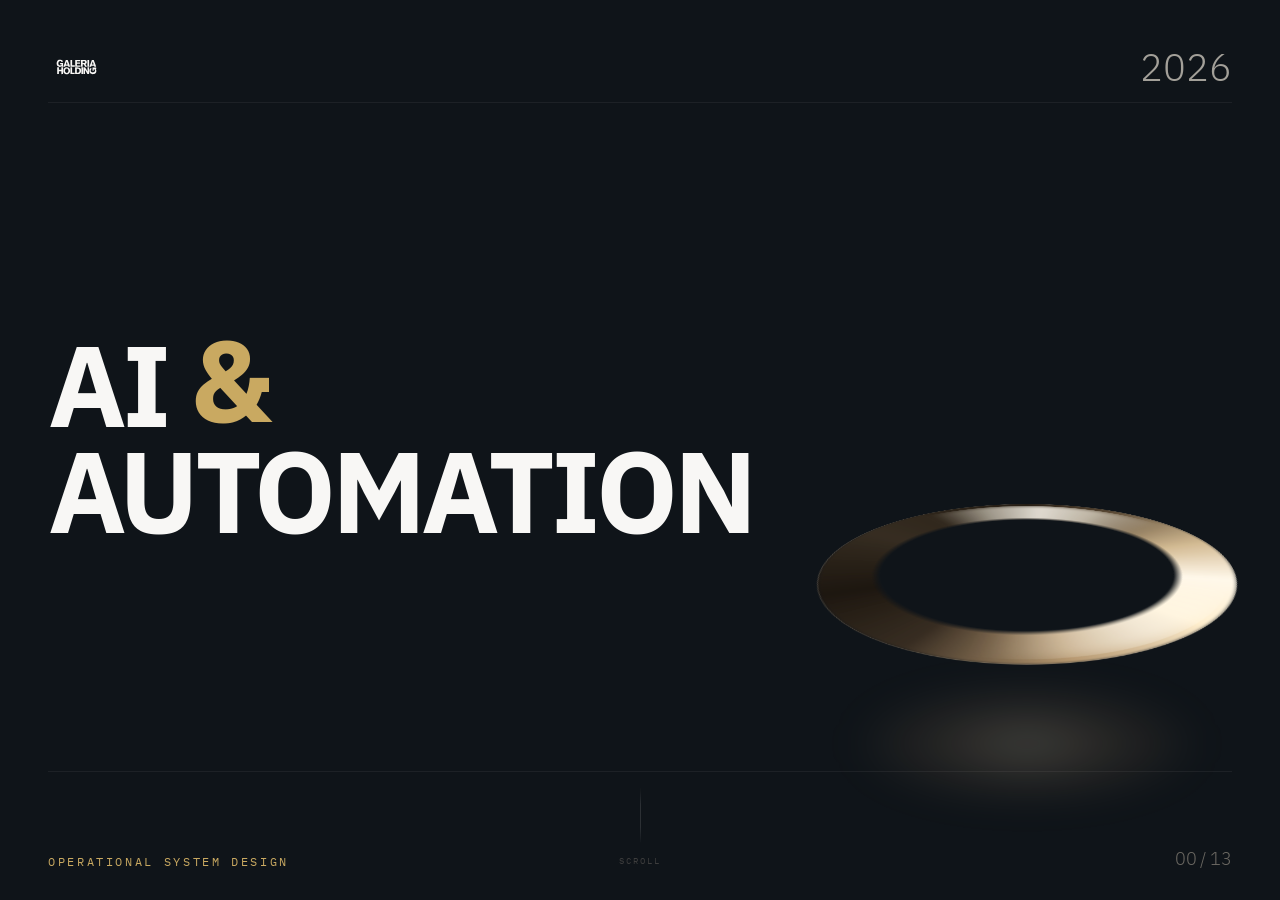
==== v2/index.html @ 414a3427 "deploy: versão B (pitch 20 min · 13 slides) em /v2/ Publica a versão ultra-focada num subdiretório d" ====
<!DOCTYPE html>
<html lang="pt-BR">
<head>
  <meta charset="UTF-8" />
  <meta name="viewport" content="width=device-width, initial-scale=1.0" />
  <meta name="description" content="AI &amp; Automation · Pitch Deck Executivo · Versão 20 min. Sistema operacional de IA para a Galeria Holding." />
  <title>AI &amp; Automation · Pitch Deck Executivo</title>

  <link rel="preconnect" href="https://fonts.googleapis.com" />
  <link rel="preconnect" href="https://fonts.gstatic.com" crossorigin />
  <!-- IBM Plex Sans + Mono · tipografia geométrica Bauhaus (display + body + labels técnicos).
       Inter Tight e Instrument Sans permanecem como fallback caso o CDN da Google falhe. -->
  <link href="https://fonts.googleapis.com/css2?family=IBM+Plex+Sans:wght@300;400;500;600;700&family=IBM+Plex+Mono:wght@400;500&family=Inter+Tight:wght@300;400;500;600;700&display=swap" rel="stylesheet" />

  <link rel="stylesheet" href="styles.css?v=20min" />
</head>

<body class="is-on-cover">
  <!-- Watermark fixo do logo Galeria Holding · fica imóvel atrás dos slides -->
  <div class="watermark" aria-hidden="true"></div>

  <!-- ============================================================
       NAV FIXA — 4 atos (índice condensado · versão 13 slides)
       ============================================================ -->
  <nav class="nav" aria-label="Navegação primária">
    <a class="nav__brand" href="#sec-01" aria-label="Galeria Holding · AI &amp; Automation">
      <span class="nav__brand-logo" role="img" aria-label="Galeria Holding"></span>
      <span class="nav__brand-sep" aria-hidden="true">·</span>
      <span class="nav__brand-bu">AI &amp; Automation</span>
    </a>

    <ul class="nav__list" role="list">
      <li><a href="#sec-01" data-nav="01" data-ato-start="01" data-ato-end="04"><span class="nav__num">I</span><span class="nav__label">Visão</span></a></li>
      <li><a href="#sec-05" data-nav="05" data-ato-start="05" data-ato-end="08"><span class="nav__num">II</span><span class="nav__label">Modelo</span></a></li>
      <li><a href="#sec-09" data-nav="09" data-ato-start="09" data-ato-end="11"><span class="nav__num">III</span><span class="nav__label">Execução</span></a></li>
      <li><a href="#sec-12" data-nav="12" data-ato-start="12" data-ato-end="13"><span class="nav__num">IV</span><span class="nav__label">Decisão</span></a></li>
    </ul>

    <button class="nav__toggle" aria-label="Abrir menu" aria-expanded="false">
      <span></span><span></span><span></span>
    </button>
  </nav>

  <!-- Componente 1 — barra de progresso de scroll -->
  <div class="progress" aria-hidden="true">
    <div class="progress__fill" id="progress-fill"></div>
  </div>

  <main class="deck">

    <!-- ============================================================ -->
    <!-- SLIDE 00 · CAPA BRUTALIST                                     -->
    <!-- ============================================================ -->
    <section id="sec-00" class="section section--intro" data-section="00">
      <div class="intro">
        <header class="intro__top" data-reveal>
          <span class="intro__brand-logo" role="img" aria-label="Galeria Holding"></span>
          <span class="intro__year">2026</span>
        </header>

        <h1 class="intro__name" aria-label="AI &amp; Automation">
          <span class="intro__name-line" data-stagger="0">AI <span class="intro__amp" aria-hidden="true">&amp;</span></span>
          <span class="intro__name-line" data-stagger="1">AUTOMATION</span>
        </h1>

        <footer class="intro__bottom" data-reveal>
          <span class="intro__tagline">Operational System Design</span>
          <div class="intro__scroll" aria-hidden="true">
            <span class="intro__scroll-line"></span>
            <span class="intro__scroll-label">scroll</span>
          </div>
          <span class="intro__page">00 / 13</span>
        </footer>
      </div>

      <!-- ===========================================================
           Elemento visual · anel 3D em perspectiva oblíqua
           Inspiração: torus cromado tilted em rotação contínua.
           Tons de branco quente + cream + ouro (sem espectro RGB).
           CSS 3D transform: perspective + rotateX recria o ângulo
           de visão lateral; rotateZ contínuo faz a luz percorrer.
           =========================================================== -->
      <div class="intro__viz" aria-hidden="true">
        <div class="ring-3d-stage">
          <div class="ring-3d">
            <div class="ring-3d__base"></div>
            <div class="ring-3d__shine"></div>
            <div class="ring-3d__shine ring-3d__shine--alt"></div>
            <div class="ring-3d__rim"></div>
          </div>
          <div class="ring-3d__floor-glow"></div>
        </div>
      </div>
    </section>

    <!-- ============================================================ -->
    <!-- SLIDE 01 · O Sistema Operacional                  (1 min)     -->
    <!-- ============================================================ -->
    <section id="sec-01" class="section section--cover" data-section="01" data-ato="I">
      <div class="aurora" aria-hidden="true">
        <div class="aurora__blob aurora__blob--a"></div>
        <div class="aurora__blob aurora__blob--b"></div>
        <div class="aurora__blob aurora__blob--c"></div>
      </div>

      <div class="container container--center">
        <div class="section__label" data-reveal>Ato I · 01 · O Sistema Operacional</div>

        <h1 class="cover__headline">
          <span class="cover__line cover__line--mute" data-stagger="0">Vamos desenhar o sistema operacional de IA para toda a holding.</span>
          <span class="cover__line cover__line--accent" data-stagger="1">Começando pela agência.</span>
        </h1>

        <p class="cover__caption" data-stagger="2">
          Marcelo Azevedo · Founder, AI &amp; Automation
        </p>
      </div>

      <aside class="speaker-notes" aria-hidden="true">
        <span class="speaker-notes__dur">1 min · Enquadramento</span>
        <p>Não começo com ROI. Começo com uma pergunta: qual é o modelo operacional de IA da Galeria Holding hoje? Isto não é sobre eficiência interna — é sobre qual será a arquitetura operacional da holding nos próximos 3 anos.</p>
      </aside>
    </section>

    <!-- ============================================================ -->
    <!-- SLIDE 02 · O Problema                             (1.5 min)   -->
    <!-- ============================================================ -->
    <section id="sec-02" class="section" data-section="02" data-ato="I">
      <div class="container">
        <header class="section__header">
          <div class="section__label" data-reveal>Ato I · 02 · O Problema</div>
          <h2 class="h2 big-statement" data-reveal>
            Nossos processos críticos vivem na cabeça das pessoas, não em sistemas.<br />
            <span class="accent-text">Quando elas saem, o processo desaparece.</span>
          </h2>
          <p class="section__sub" data-reveal>
            O grupo cresceu e as empresas se multiplicaram. Os processos operacionais que sustentam esse crescimento continuam descentralizados, dependentes de esforço manual e residentes na cabeça das pessoas que os executam.
          </p>
        </header>

        <div class="diag-grid">
          <article class="diag-item" data-reveal>
            <span class="diag-item__num">01</span>
            <h3 class="diag-item__title">A resposta histórica para o crescimento foi contratar.</h3>
            <p class="diag-item__body">Aumento linear de contratações perpetua a premissa de que faturamento exige aumento proporcional de folha de pagamento.</p>
          </article>
          <article class="diag-item" data-reveal>
            <span class="diag-item__num">02</span>
            <h3 class="diag-item__title">O desperdício operacional é invisível.</h3>
            <p class="diag-item__body">Não há medição centralizada. Por isso, nossa primeira entrega não é uma automação complexa. É um <strong>sistema de visibilidade</strong>.</p>
          </article>
        </div>
      </div>

      <aside class="speaker-notes" aria-hidden="true">
        <span class="speaker-notes__dur">1.5 min · O Problema</span>
        <p>Crescemos muito, mas os processos seguem descentralizados e dependentes de pessoas. Quando alguém sênior sai, o histórico operacional vai junto. A resposta histórica foi sempre contratar mais. E há desperdício invisível, porque não medimos a própria operação.</p>
      </aside>
    </section>

    <!-- ============================================================ -->
    <!-- SLIDE 03 · Publicis 5,8% (CONDENSADO)             (0.5 min)   -->
    <!-- ============================================================ -->
    <section id="sec-03" class="section" data-section="03" data-ato="I">
      <div class="container">
        <header class="section__header">
          <div class="section__label" data-reveal>Ato I · 03 · Publicis 5,8%</div>
          <h2 class="h2 big-statement" data-reveal>
            A Publicis cresceu 5,8% em um mercado em contração.<br />
            <span class="accent-text">Eles mudaram a operação antes de implementar a tecnologia.</span>
          </h2>
        </header>

        <div class="hero-pair" data-reveal>
          <span class="hero-pair__num magnet" data-magnet>+5,8<span class="hero-pair__pct">%</span></span>
          <div class="hero-pair__caption">
            <span class="hero-pair__label">Crescimento orgânico Publicis 2024</span>
            <p>Redesenharam o modelo operacional em torno de dados integrados — antes de distribuir tecnologia. A lição: ganho financeiro real vem de mudar a operação, não de distribuir licenças de software.</p>
          </div>
        </div>
      </div>

      <aside class="speaker-notes" aria-hidden="true">
        <span class="speaker-notes__dur">0.5 min · Mercado</span>
        <p>Os maiores grupos investem centenas de milhões em IA. A Publicis cresceu quase 6% porque redesenhou a operação em torno de dados integrados. A lição: ganho real vem de mudar o modelo operacional — não de distribuir licenças de software.</p>
      </aside>
    </section>

    <!-- ============================================================ -->
    <!-- SLIDE 04 · 95% Falham                             (1 min)     -->
    <!-- ============================================================ -->
    <section id="sec-04" class="section" data-section="04" data-ato="I">
      <div class="container">
        <header class="section__header">
          <div class="section__label" data-reveal>Ato I · 04 · 95% Falham</div>
          <h2 class="h2 big-statement" data-reveal>
            95% dos projetos de IA fracassam.<br />
            <span class="accent-text">Nós vamos suceder porque medimos tudo, encerramos projetos ruins rapidamente e exigimos comprovação financeira.</span>
          </h2>
        </header>

        <div class="stat-confront" data-reveal>
          <div class="stat-confront__dominant">
            <span class="stat-confront__num magnet" data-magnet>95<span class="stat-confront__pct">%</span></span>
            <p class="stat-confront__caption">
              dos pilotos de IA generativa em empresas não geram impacto mensurável no P&amp;L.
              <cite>MIT Sloan Management Review, 2025</cite>
            </p>
          </div>
          <div class="stat-confront__minor">
            <span class="stat-confront__num stat-confront__num--accent magnet" data-magnet>5<span class="stat-confront__pct">%</span></span>
            <p class="stat-confront__caption">os que capturam valor financeiro real.</p>
          </div>
        </div>

        <div class="reason-list" data-reveal>
          <article class="reason-item">
            <span class="reason-item__num">01</span>
            <p><strong>Hipóteses pré-registradas + análise causal.</strong> Tempos e metas travados em Git antes de qualquer desenvolvimento.</p>
          </article>
          <article class="reason-item">
            <span class="reason-item__num">02</span>
            <p><strong>Checkpoints com critérios numéricos de corte.</strong> Stage Gates financeiros explícitos. O projeto que não performa, morre.</p>
          </article>
          <article class="reason-item">
            <span class="reason-item__num">03</span>
            <p><strong>Validação estatística em grupos de controle.</strong> Nunca aceitamos relatos subjetivos como métrica de sucesso.</p>
          </article>
        </div>
      </div>

      <aside class="speaker-notes" aria-hidden="true">
        <span class="speaker-notes__dur">1 min · Rigor científico</span>
        <p>Quase toda iniciativa corporativa de IA falha em mover o resultado. Para estar nos 5% que capturam valor, desenhamos a operação com rigor científico: hipóteses pré-registradas, grupos de controle e critérios numéricos para encerrar o que não performa.</p>
      </aside>
    </section>

    <!-- ============================================================ -->
    <!-- SLIDE 05 · Agência = Laboratório                  (1 min)     -->
    <!-- ============================================================ -->
    <section id="sec-05" class="section" data-section="05" data-ato="II">
      <div class="container">
        <header class="section__header">
          <div class="section__label" data-reveal>Ato II · 05 · Agência = Laboratório</div>
          <h2 class="h2 big-statement" data-reveal>
            A agência é nosso laboratório de testes.<br />
            <span class="accent-text">A holding é o destino final da escala.</span>
          </h2>
          <p class="section__sub" data-reveal>
            Iniciamos onde temos a maior densidade de processos e a infraestrutura técnica mais madura. Quando o modelo gerar retorno comprovado, escalamos para o resto do grupo com risco praticamente zero.
          </p>
        </header>

        <div class="lab-flow" data-reveal>
          <div class="lab-flow__stage lab-flow__stage--lab">
            <span class="lab-flow__role">Laboratório</span>
            <span class="lab-flow__entity">Agência</span>
            <p class="lab-flow__why">
              Processos repetitivos de alta frequência. Equipes habituadas a fluxos ágeis. Infraestrutura de dados madura.
            </p>
          </div>
          <div class="lab-flow__connector" aria-hidden="true">
            <span class="lab-flow__arrow">↗</span>
            <span class="lab-flow__connector-label">propriedade intelectual replicável</span>
          </div>
          <div class="lab-flow__stage lab-flow__stage--dest">
            <span class="lab-flow__role">Destino</span>
            <span class="lab-flow__entity">Galeria <strong>Holding</strong></span>
            <p class="lab-flow__why">
              As demais empresas herdam tecnologia testada. <strong>Tempo de implementação reduzido pela metade.</strong>
            </p>
          </div>
        </div>

        <div class="reason-list" data-reveal>
          <article class="reason-item">
            <span class="reason-item__num">01</span>
            <p><strong>Densidade de processos repetitivos.</strong> A agência concentra o maior volume de fluxos de alta frequência da holding.</p>
          </article>
          <article class="reason-item">
            <span class="reason-item__num">02</span>
            <p><strong>Metodologia documentada como propriedade intelectual.</strong> O conhecimento criado no laboratório vira playbook replicável para as demais empresas do grupo.</p>
          </article>
          <article class="reason-item">
            <span class="reason-item__num">03</span>
            <p><strong>A janela de diferenciação está se fechando.</strong> A vantagem competitiva de hoje vira paridade em 2026 e desvantagem em 2027 se não agirmos agora.</p>
          </article>
        </div>
      </div>

      <aside class="speaker-notes" aria-hidden="true">
        <span class="speaker-notes__dur">1 min · Por que a agência</span>
        <p>Por que a agência? Porque é onde temos a maior densidade de processos repetitivos e a infraestrutura técnica mais madura. Quando o modelo provar retorno, escalamos para o resto do grupo com risco praticamente zero.</p>
      </aside>
    </section>

    <!-- ============================================================ -->
    <!-- SLIDE 06 · Reverse Discovery                      (1.5 min)   -->
    <!-- ============================================================ -->
    <section id="sec-06" class="section" data-section="06" data-ato="II">
      <div class="container">
        <header class="section__header">
          <div class="section__label" data-reveal>Ato II · 06 · Reverse Discovery</div>
          <h2 class="h2 big-statement" data-reveal>
            Os operadores mapeiam seus gargalos. Os engenheiros constroem as soluções.<br />
            <span class="accent-text">Ninguém resiste porque ninguém foi deixado de fora do design.</span>
          </h2>
          <p class="section__sub" data-reveal>
            Duas frentes integradas em retroalimentação contínua: a Sala de Testes capacita operadores a desenharem seus protótipos. A Automação produtiza o que foi validado.
          </p>
        </header>

        <aside class="reverse-discovery" data-reveal>
          <span class="reverse-discovery__tag">O Diferencial · Reverse Discovery</span>
          <p class="reverse-discovery__claim">
            Em transformação digital tradicional: liderança define, técnicos constroem, funcionários resistem.
            <strong>O custo de change management supera o custo de desenvolvimento.</strong>
          </p>
          <ol class="reverse-discovery__steps">
            <li><span class="rd-step__num">1</span> Os operadores mapeiam seus próprios gargalos <em>(semanas 1–2)</em></li>
            <li><span class="rd-step__num">2</span> Eles mesmos constroem protótipos e validam com dados reais <em>(semanas 3–6)</em></li>
            <li><span class="rd-step__num">3</span> A engenharia produtiza o que já foi validado <em>(semanas 7–8)</em></li>
          </ol>
          <p class="reverse-discovery__close">
            O resultado é duplo: gera <strong>propriedade intelectual e cultura de IA simultaneamente</strong>, e elimina o maior custo invisível de qualquer transformação digital: a resistência das equipes.
          </p>
        </aside>

        <div class="frentes" data-reveal>
          <article class="frente frente--evang">
            <span class="frente__tag">Sala de Testes</span>
            <h3 class="frente__title">Metodologia proprietária de Sala de Testes.</h3>
            <p class="frente__body">
              Capacitamos os próprios profissionais operacionais a mapearem seus gargalos, identificarem oportunidades de ganho de tempo e testarem protótipos em suas rotinas diárias.
              <strong>Não trazemos consultores externos para desenhar processos teóricos.</strong>
            </p>
          </article>
          <span class="frentes__loop" aria-hidden="true">⇄</span>
          <article class="frente frente--auto">
            <span class="frente__tag">Automação</span>
            <h3 class="frente__title">Engenharia que produtiza o protótipo validado.</h3>
            <p class="frente__body">
              O time técnico assume os protótipos aprovados pelo usuário final e os transforma em sistemas escaláveis, seguros e integrados. O que a Sala de Testes descobre como prioridade, a Automação constrói como produto.
            </p>
          </article>
        </div>
      </div>

      <aside class="speaker-notes" aria-hidden="true">
        <span class="speaker-notes__dur">1.5 min · O Diferencial</span>
        <p>Aqui está o diferencial. No modelo tradicional, liderança define, técnica constrói e o time resiste — o custo de change management supera o de desenvolvimento. Nós invertemos: os operadores mapeiam os gargalos, constroem protótipos e validam com dados reais; depois a engenharia produtiza o que já foi validado. Quem pede a automação é quem usa. Ninguém resiste porque ninguém ficou de fora.</p>
      </aside>
    </section>

    <!-- ============================================================ -->
    <!-- SLIDE 07 · Modelo de Negócio Transformado  ⭐ DESTAQUE (2 min) -->
    <!-- ============================================================ -->
    <section id="sec-07" class="section section--feature" data-section="07" data-ato="II">
      <div class="container">
        <header class="section__header">
          <div class="section__label section__label--feature" data-reveal>Ato II · 07 · Modelo de Negócio · O slide decisivo</div>
          <h2 class="h2 big-statement" data-reveal>
            A eficiência interna nos dá o poder de migrar do modelo de hora/homem<br />
            <span class="accent-text">para modelos comerciais que multiplicam nossa margem de lucro.</span>
          </h2>
          <p class="section__sub" data-reveal>
            No modelo tradicional, eficiência é punida: entregamos mais rápido, cobramos menos. A automação rompe essa barreira ao transformar tempo economizado em margem líquida direta.
          </p>
        </header>

        <div class="frentes" data-reveal>
          <article class="frente frente--evang">
            <span class="frente__tag">Modelo Tradicional</span>
            <h3 class="frente__title">Venda de horas · teto de margem.</h3>
            <p class="frente__body">
              Cobrança por FTE/FEE. Se entregamos o trabalho mais rápido com IA, <strong>faturamos menos do cliente</strong>. Crescimento de receita exige crescimento linear de headcount. Margem operacional comprimida.
            </p>
          </article>
          <span class="frentes__loop" aria-hidden="true">⇄</span>
          <article class="frente frente--auto">
            <span class="frente__tag">Modelo Transformado</span>
            <h3 class="frente__title">Cobrança por entregáveis · margem exponencial.</h3>
            <p class="frente__body">
              <em>Delivery-based</em>, <em>success fee</em>, pacotes estruturados. O tempo economizado pelas automações vira <strong>margem líquida direta</strong>. Mesma equipe atende mais contas sem novas contratações.
            </p>
          </article>
        </div>

        <aside class="callout-soft" data-reveal>
          <span class="callout-soft__tag">A regra do jogo comercial</span>
          <p>
            Não estamos apenas automatizando processos. Estamos <strong>desacoplando a receita do tamanho da equipe</strong>. Toda a velocidade que a IA nos der será revertida em margem líquida para a holding — não em redução de fatura para o cliente.
          </p>
        </aside>
      </div>

      <aside class="speaker-notes" aria-hidden="true">
        <span class="speaker-notes__dur">2 min · ⭐ Slide mais importante</span>
        <p>Este é o slide mais importante. No modelo tradicional de agência, eficiência é punida: entregamos mais rápido, cobramos menos. A automação rompe isso. Migrando para cobrança por entregáveis ou success fee, o tempo economizado deixa de reduzir faturamento e vira margem líquida direta. A mesma equipe atende mais contas sem novas contratações. Não estamos só automatizando processos — estamos mudando como a empresa ganha dinheiro.</p>
      </aside>
    </section>

    <!-- ============================================================ -->
    <!-- SLIDE 08 · 60 dias + 6 meses (CONDENSADO)         (1 min)     -->
    <!-- ============================================================ -->
    <section id="sec-08" class="section" data-section="08" data-ato="II">
      <div class="container">
        <header class="section__header">
          <div class="section__label" data-reveal>Ato II · 08 · 60 dias + 6 meses</div>
          <h2 class="h2 big-statement" data-reveal>
            Em 60 dias, todos na holding veem valor prático.<br />
            <span class="accent-text">Em 6 meses, as automações profundas geram impacto estrutural.</span>
          </h2>
          <p class="section__sub" data-reveal>
            Duas camadas correndo em paralelo: Ferramentas Universais imediatas + Automações profundas que sustentam o retorno financeiro. Do gargalo à produção em ciclos curtos e validados.
          </p>
        </header>

        <div class="hero-anchor" data-reveal>
          <span class="hero-anchor__num magnet" data-magnet>60 <span class="hero-anchor__unit">dias</span></span>
          <p class="hero-anchor__caption">
            Prazo para implementação das Ferramentas Universais em todas as empresas da holding. É o cartão de visitas — valor prático imediato.
          </p>
        </div>

        <div class="layer-block layer-block--a" data-reveal>
          <span class="layer-block__tag">Bloco A · Ferramentas Universais · 60 dias</span>
          <p class="layer-block__intro">Horizontais. Aplicáveis a qualquer profissional, independente do departamento. Baixíssima complexidade. Alto impacto perceptível imediato.</p>
          <div class="tool-grid">
            <div class="tool"><span class="tool__name">Organização de calendário</span><span class="tool__impact">Menos retrabalho de reagendamento</span></div>
            <div class="tool"><span class="tool__name">Lembretes de cronograma</span><span class="tool__impact">Redução de atrasos por esquecimento</span></div>
            <div class="tool"><span class="tool__name">Filtro de e-mails</span><span class="tool__impact">Foco no que importa, menos ruído</span></div>
            <div class="tool"><span class="tool__name">Follow-up automático</span><span class="tool__impact">Nenhuma entrega cai no esquecimento</span></div>
            <div class="tool"><span class="tool__name">Atas inteligentes</span><span class="tool__impact">Horas semanais de transcrição eliminadas</span></div>
            <div class="tool"><span class="tool__name">Refinamento de briefings</span><span class="tool__impact">Menos rodadas de revisão</span></div>
          </div>
        </div>

        <div class="layer-block layer-block--b" data-reveal>
          <span class="layer-block__tag">Bloco B · Automações Profundas · 6 meses</span>
          <p class="layer-block__intro">
            Em paralelo, a engenharia desenvolve as automações por frente (Mídia + Dados) que sustentam o retorno financeiro. Entre o 4º e o 6º mês, elas entregam o ganho estrutural de capacidade produtiva. Stack universal: <strong>n8n · Claude · BigQuery</strong>, sempre com human-in-the-loop — o sistema nunca executa sozinho.
          </p>
        </div>
      </div>

      <aside class="speaker-notes" aria-hidden="true">
        <span class="speaker-notes__dur">1 min · Timeline de entrega</span>
        <p>A timeline. Nos primeiros 60 dias distribuímos Ferramentas Universais — soluções simples que qualquer pessoa usa de imediato. É o cartão de visitas. Em paralelo, a engenharia desenvolve as automações profundas. Entre o 4º e o 6º mês, entregamos o ganho real de capacidade produtiva.</p>
      </aside>
    </section>

    <!-- ============================================================ -->
    <!-- SLIDE 09 · Orçamento Claro                        (2 min)     -->
    <!-- ============================================================ -->
    <section id="sec-09" class="section" data-section="09" data-ato="III">
      <div class="container">
        <header class="section__header">
          <div class="section__label" data-reveal>Ato III · 09 · Orçamento Claro</div>
          <h2 class="h2 big-statement" data-reveal>
            Orçamento focado exclusivamente em pessoas e infraestrutura técnica.<br />
            <span class="accent-text">Sem margem de lucro. Cada real com destinação auditável.</span>
          </h2>
          <p class="section__sub" data-reveal>
            Cinco profissionais seniores dedicados (5 FTEs). Multiplicador 1.5× sobre a massa salarial reflete o custo real fully-loaded (salário + encargos + benefícios), sem nenhuma margem embutida.
          </p>
        </header>

        <div class="hero-anchor" data-reveal>
          <span class="hero-anchor__num magnet" data-magnet>R$ 1.62M</span>
          <p class="hero-anchor__caption">
            Investimento anual em folha de pagamento da equipe especializada. Massa salarial × 1.5× de custo total fully-loaded, sem margem de lucro.
          </p>
        </div>

        <div class="calc-stack" data-reveal>
          <div class="calc-row"><span class="calc-row__key">Marcelo Azevedo · Head / Founder <em>(R$ 36.000 × 1.5×)</em></span><span class="calc-row__val">R$ 648.000/ano</span></div>
          <div class="calc-row"><span class="calc-row__key">João Silva · Product Design Lead <em>(R$ 18.000 × 1.5×)</em></span><span class="calc-row__val">R$ 324.000/ano</span></div>
          <div class="calc-row"><span class="calc-row__key">3 Desenvolvedores · Engenharia de IA <em>(R$ 12.000 × 3 × 1.5×)</em></span><span class="calc-row__val">R$ 648.000/ano</span></div>
          <div class="calc-row calc-row--emph"><span class="calc-row__key">Subtotal Pessoas · Equipe central da unidade</span><span class="calc-row__val accent-text">R$ 1.620.000</span></div>
        </div>

        <aside class="callout-soft" data-reveal>
          <span class="callout-soft__tag">Regras de governança financeira</span>
          <p>
            <strong>Multiplicador 1.5×:</strong> custo real fully-loaded (salário + encargos + benefícios), sem margem de lucro embutida.<br />
            <strong>Licenças NÃO saem do orçamento central:</strong> Claude Pro (R$ 153/mês por usuário) e Gemini Pro são repassados ao centro de custo de cada departamento participante conforme o rollout da sala de testes.<br />
            <strong>Desenvolvimento de automações específicas:</strong> orçados projeto a projeto, fora deste orçamento inicial. Cada um requer aprovação separada.<br />
            <strong>Infraestrutura técnica (Google Cloud / Tools) e investimento total Ano 1:</strong> valores a definir em conjunto com o CFO antes da apresentação final.
          </p>
        </aside>
      </div>

      <aside class="speaker-notes" aria-hidden="true">
        <span class="speaker-notes__dur">2 min · Orçamento</span>
        <p>Transparência total. O orçamento central do Ano 1 é R$ 1,62 milhão: eu, João Silva como Product Design Lead e três engenheiros seniores — 5 FTEs. Aplicamos 1.5× sobre a massa salarial para refletir o custo real com encargos, sem nenhuma margem de lucro. As licenças de Claude Pro vão para o centro de custo de cada departamento. Automações complexas são orçadas projeto a projeto. O CFO tem controle total.</p>
      </aside>
    </section>

    <!-- ============================================================ -->
    <!-- SLIDE 10 · Riscos Mitigados                       (1 min)     -->
    <!-- ============================================================ -->
    <section id="sec-10" class="section" data-section="10" data-ato="III">
      <div class="container">
        <header class="section__header">
          <div class="section__label" data-reveal>Ato III · 10 · Riscos Mitigados</div>
          <h2 class="h2 big-statement" data-reveal>
            Identificamos os três maiores riscos do projeto<br />
            <span class="accent-text">e desenhamos travas de segurança operacionais e técnicas para cada um deles.</span>
          </h2>
        </header>

        <div class="hero-anchor" data-reveal>
          <span class="hero-anchor__num magnet" data-magnet>Zero</span>
          <p class="hero-anchor__caption">
            Tolerância aceita para vazamento de dados de clientes ou desenvolvimento de soluções sem validação real.
          </p>
        </div>

        <div class="reason-list" data-reveal>
          <article class="reason-item">
            <span class="reason-item__num">01</span>
            <p><strong>Vazamento de dados de clientes.</strong> Mitigação: <em>Sandbox Seguro</em>. Licenças corporativas <strong>Claude Enterprise + Gemini Pro</strong> vinculadas à organização. Dados isolados dentro do perímetro de segurança da holding.</p>
          </article>
          <article class="reason-item">
            <span class="reason-item__num">02</span>
            <p><strong>Resistência das equipes na adoção.</strong> Mitigação: <em>Reverse Discovery</em>. Soluções desenhadas pelos próprios operadores nas salas de testes. Quem pede a automação é quem valida e usa.</p>
          </article>
          <article class="reason-item">
            <span class="reason-item__num">03</span>
            <p><strong>Desperdício em soluções inúteis.</strong> Mitigação: <em>Checkpoints com critérios de corte</em>. Engenharia só inicia desenvolvimento após o protótipo ser testado e validado com dados reais pelos operadores.</p>
          </article>
        </div>

        <p class="section__footnote" data-reveal>
          Sandbox Seguro garante conformidade com a LGPD e com as políticas de segurança de dados da holding. Toda automação que publica, envia ou modifica dados de produção passa por aprovação humana (<strong>Human-in-the-loop</strong>).
        </p>
      </div>

      <aside class="speaker-notes" aria-hidden="true">
        <span class="speaker-notes__dur">1 min · Riscos</span>
        <p>Três riscos, três travas. Vazamento de dados: Sandbox Seguro com licenças corporativas Claude Enterprise — nenhum dado de cliente sai do perímetro. Resistência das equipes: Reverse Discovery — o operador desenha a solução. Desperdício: só desenvolvemos o que foi validado pelos usuários finais.</p>
      </aside>
    </section>

    <!-- ============================================================ -->
    <!-- SLIDE 11 · Liderança Interna                      (1 min)     -->
    <!-- ============================================================ -->
    <section id="sec-11" class="section" data-section="11" data-ato="III">
      <div class="container">
        <header class="section__header">
          <div class="section__label" data-reveal>Ato III · 11 · Liderança Interna</div>
          <h2 class="h2 big-statement" data-reveal>
            Esta unidade é liderada por quem conhece profundamente os processos<br />
            <span class="accent-text">e tem o capital reputacional necessário para introduzir mudanças reais.</span>
          </h2>
          <p class="section__sub" data-reveal>
            A transformação não é imposta de cima para baixo. É construída de dentro para fora — por quem fica accountable pelos resultados.
          </p>
        </header>

        <div class="reason-list" data-reveal>
          <article class="reason-item">
            <span class="reason-item__num">01</span>
            <p><strong>Conhecimento profundo de processos.</strong> Liderança interna sabe onde estão as dores reais. Não há ciclo de aprendizado externo.</p>
          </article>
          <article class="reason-item">
            <span class="reason-item__num">02</span>
            <p><strong>Capital reputacional interno.</strong> A confiança construída ao longo do tempo acelera adoção e remove atritos políticos.</p>
          </article>
          <article class="reason-item">
            <span class="reason-item__num">03</span>
            <p><strong>Permanência e accountability.</strong> Quando uma consultoria sai, leva o relatório. A liderança interna fica — accountable por cada resultado.</p>
          </article>
        </div>

        <p class="section__footnote" data-reveal>
          Esta é a maior falha de projetos de transformação digital: a desconexão entre quem desenha e quem opera. Aqui não há essa desconexão.
        </p>
      </div>

      <aside class="speaker-notes" aria-hidden="true">
        <span class="speaker-notes__dur">1 min · Liderança</span>
        <p>Por que isto importa? Porque não é consultoria externa. Eu conheço os processos, as pessoas e os obstáculos reais. A consultoria sai e leva o relatório; esta liderança fica, accountable pelos resultados. Isso muda tudo.</p>
      </aside>
    </section>

    <!-- ============================================================ -->
    <!-- SLIDE 12 · Os Três Pedidos                        (1 min)     -->
    <!-- ============================================================ -->
    <section id="sec-12" class="section" data-section="12" data-ato="IV">
      <div class="container">
        <header class="section__header">
          <div class="section__label" data-reveal>Ato IV · 12 · Os Três Pedidos</div>
          <h2 class="h2 big-statement" data-reveal>
            São três pedidos.<br />
            <span class="accent-text">Orçamento para executar, endosso para liderar mudança, e paciência para validar resultados.</span>
          </h2>
          <p class="section__sub" data-reveal>
            Não é um investimento de risco. É um investimento com métricas claras de retorno, dividido em fases condicionadas a checkpoints.
          </p>
        </header>

        <div class="asks">
          <article class="ask" data-reveal>
            <span class="ask__bignum" aria-hidden="true">01</span>
            <header class="ask__head">
              <span class="ask__num">Pedido 01</span>
              <h3 class="ask__title">Orçamento</h3>
            </header>
            <p class="ask__body">
              Aprovação do investimento de <strong>R$ 1.62M</strong> em folha para os primeiros 12 meses, dividido em fases condicionadas a checkpoints. Cada tranche liberada após comprovação de resultados.
            </p>
          </article>
          <article class="ask ask--accent" data-reveal>
            <span class="ask__bignum" aria-hidden="true">02</span>
            <header class="ask__head">
              <span class="ask__num">Pedido 02</span>
              <h3 class="ask__title">Endosso</h3>
            </header>
            <p class="ask__body">
              <strong>Autoridade para introduzir novos processos</strong>, metodologias e ferramentas sem que cada decisão precise passar por aprovação de comitê. Velocidade é essencial. O time precisa ouvir da liderança que esta iniciativa é prioridade.
            </p>
          </article>
          <article class="ask" data-reveal>
            <span class="ask__bignum" aria-hidden="true">03</span>
            <header class="ask__head">
              <span class="ask__num">Pedido 03</span>
              <h3 class="ask__title">Paciência</h3>
            </header>
            <p class="ask__body">
              <strong>60 dias</strong> para as Ferramentas Universais (cartão de visitas). <strong>6 meses</strong> para o retorno financeiro começar a aparecer no balanço. Não prometemos milagres em 30 dias.
            </p>
          </article>
        </div>
      </div>

      <aside class="speaker-notes" aria-hidden="true">
        <span class="speaker-notes__dur">1 min · Call to action</span>
        <p>Três pedidos. Orçamento: R$ 1,62 milhão para 12 meses, em fases condicionadas a checkpoints. Endosso: autoridade para introduzir novos processos sem comitê a cada decisão — velocidade é essencial. Paciência: 60 dias para o cartão de visitas, 6 meses para o retorno aparecer. Não prometemos milagres em 30 dias.</p>
      </aside>
    </section>

    <!-- ============================================================ -->
    <!-- SLIDE 13 · A Decisão de Arquitetura               (1 min)     -->
    <!-- ============================================================ -->
    <section id="sec-13" class="section section--close" data-section="13" data-ato="IV">
      <div class="aurora aurora--mirror" aria-hidden="true">
        <div class="aurora__blob aurora__blob--a"></div>
        <div class="aurora__blob aurora__blob--b"></div>
        <div class="aurora__blob aurora__blob--c"></div>
      </div>

      <div class="container container--center">
        <div class="section__label" data-reveal>Ato IV · 13 · A Decisão É de Hoje</div>

        <h2 class="cover__headline cover__headline--close">
          <span class="cover__line cover__line--mute" data-stagger="0">Essa decisão não é sobre IA.</span>
          <span class="cover__line cover__line--mute" data-stagger="1">Não é sobre tecnologia.</span>
          <span class="cover__line" data-stagger="2">É sobre qual será a arquitetura operacional da Galeria Holding</span>
          <span class="cover__line" data-stagger="3">nos próximos 3 anos.</span>
          <span class="cover__line cover__line--final" data-stagger="4">A escolha é de hoje.</span>
        </h2>

        <div class="cover__signature" data-stagger="5" aria-label="Galeria Holding e AI &amp; Automation">
          <span class="cover__logo" role="img" aria-label="Galeria Holding"></span>
          <span class="cover__signature-divider" aria-hidden="true"></span>
          <span class="cover__signature-name">AI &amp; Automation</span>
        </div>
      </div>

      <aside class="speaker-notes" aria-hidden="true">
        <span class="speaker-notes__dur">1 min · Fechamento</span>
        <p>(Pausa.) Em 3 anos teremos uma de duas arquiteturas: um modelo operacional integrado por IA — processos padronizados, metodologia proprietária, escala sem crescimento linear de custos — ou continuaremos descentralizados, dependentes de pessoas, com desperdício invisível. A escolha de hoje define qual cenário será real em 2029. Obrigado.</p>
      </aside>
    </section>

  </main>

  <!-- Componente 2 — bola flutuante (número da seção atual) -->
  <button
    class="nav-toggle"
    id="nav-toggle"
    type="button"
    aria-label="Abrir sumário"
    aria-expanded="false"
    aria-controls="toc"
  >
    <span class="nav-toggle__num" id="nav-current" aria-hidden="true">01</span>
    <span class="nav-toggle__sr">Slide atual</span>
  </button>

  <!-- Componente 2 — overlay full-screen com sumário -->
  <nav
    class="toc"
    id="toc"
    role="dialog"
    aria-modal="true"
    aria-label="Sumário do deck"
    aria-hidden="true"
  >
    <div class="toc__inner">
      <header class="toc__head">
        <span class="toc__eyebrow">Sumário · 13 slides · 4 atos · 20 min</span>
        <button class="toc__close" id="toc-close" type="button" aria-label="Fechar sumário">
          <span aria-hidden="true">×</span>
        </button>
      </header>
      <ol class="toc__list" id="toc-list" role="list">
        <!-- itens populados via JS a partir do DOM (Variante A) -->
      </ol>
    </div>
  </nav>

  <script src="script.js?v=20min" defer></script>
</body>
</html>
---- v2/styles.css ----
/* ==========================================================================
   Galeria.ag — BU Automação & IA
   Design tokens conforme Arquitetura Narrativa v2.0
   ========================================================================== */

/* ==========================================================================
   FONTES PROPRIETÁRIAS · Nohemi (Pangram Pangram Foundry)
   Drop os .woff2 em assets/fonts/ — fallback para Inter Tight enquanto isso.
   Pesos esperados: 100 Thin · 200 ExtraLight · 300 Light · 400 Regular ·
                    500 Medium · 600 SemiBold · 700 Bold · 800 ExtraBold · 900 Black
   ========================================================================== */
@font-face {
  font-family: 'Nohemi';
  font-weight: 300;
  font-style: normal;
  font-display: swap;
  src: url('assets/fonts/Nohemi-Light.woff2') format('woff2');
}
@font-face {
  font-family: 'Nohemi';
  font-weight: 400;
  font-style: normal;
  font-display: swap;
  src: url('assets/fonts/Nohemi-Regular.woff2') format('woff2');
}
@font-face {
  font-family: 'Nohemi';
  font-weight: 500;
  font-style: normal;
  font-display: swap;
  src: url('assets/fonts/Nohemi-Medium.woff2') format('woff2');
}
@font-face {
  font-family: 'Nohemi';
  font-weight: 600;
  font-style: normal;
  font-display: swap;
  src: url('assets/fonts/Nohemi-SemiBold.woff2') format('woff2');
}
@font-face {
  font-family: 'Nohemi';
  font-weight: 700;
  font-style: normal;
  font-display: swap;
  src: url('assets/fonts/Nohemi-Bold.woff2') format('woff2');
}
@font-face {
  font-family: 'Nohemi';
  font-weight: 800;
  font-style: normal;
  font-display: swap;
  src: url('assets/fonts/Nohemi-ExtraBold.woff2') format('woff2');
}
@font-face {
  font-family: 'Nohemi';
  font-weight: 900;
  font-style: normal;
  font-display: swap;
  src: url('assets/fonts/Nohemi-Black.woff2') format('woff2');
}

:root {
  /* ----------------------------------------------------------------------
     PREMIUM BAUHAUS · paleta apropriada para C-suite
     - Ouro matte como accent (substitui qualquer roxo/verde anterior)
     - Preto premium aquecido (fundo)
     - Branco quente (texto principal)
     - Geometria rígida: r-pill = 0 (zero arredondamento)
     ---------------------------------------------------------------------- */

  /* Backgrounds — Preto Premium aquecido */
  --bg: #0F1419;
  --bg-s1: #151B22;
  --bg-s2: #1B222B;
  --bg-s3: #222A34;

  /* Accent — Ouro Matte (Bauhaus premium) */
  --accent: #C9A961;
  --accent-hover: #D4B896;                       /* 15% mais claro p/ hover */
  --accent-glow: rgba(201, 169, 97, 0.18);
  --accent-dim: rgba(201, 169, 97, 0.10);
  --accent-soft: rgba(201, 169, 97, 0.40);

  /* Accent secundário · Azul Corporativo (Bauhaus) */
  --accent-2: #1A3A52;
  --accent-2-soft: rgba(26, 58, 82, 0.45);

  /* Text — Branco quente */
  --t1: #F8F7F5;
  --t2: #A3A099;
  --t3: #6B6862;
  --t4: #3D3D3D;                                  /* cinza quente p/ metadados / separadores */

  /* Borders — derivadas do branco quente, mais sutis */
  --border: rgba(248, 247, 245, 0.06);
  --border-med: rgba(248, 247, 245, 0.12);
  --border-strong: rgba(248, 247, 245, 0.22);

  /* Gradiente de marca + glass + elevação (tokenizados) */
  --grad-brand: linear-gradient(90deg, var(--accent), var(--accent-soft));
  --surface-glass: rgba(15, 20, 25, 0.92);
  --surface-glass-blur: blur(24px) saturate(140%);
  --shadow-elev: 0 0 24px var(--accent-glow), 0 0 0 1px var(--border-med);
  --shadow-elev-soft: 0 0 16px var(--accent-glow);

  /* Geometria · Bauhaus = zero arredondamento (pills viram retângulos) */
  --r-pill: 0;

  /* Warning */
  --warning: #FF9F0A;
  --warning-dim: rgba(255, 159, 10, 0.10);
  --warning-glow: rgba(255, 159, 10, 0.20);

  /* Fonts · IBM Plex (geométrica, suíça/Bauhaus). Nohemi e Inter Tight ficam
     como fallback de emergência caso o CDN da Google Fonts esteja indisponível. */
  --font-d: 'IBM Plex Sans', 'Nohemi', 'Inter Tight', system-ui, -apple-system, sans-serif;
  --font-b: 'IBM Plex Sans', system-ui, -apple-system, sans-serif;
  --font-m: 'IBM Plex Mono', 'JetBrains Mono', ui-monospace, monospace;
  /* --font-editorial mantém o nome por compatibilidade; aponta para IBM Plex Sans. */
  --font-editorial: 'IBM Plex Sans', 'Nohemi', system-ui, sans-serif;

  /* Spacing scale — alinhada a grid de 8px (Bauhaus).
     --space-1 (4px) preservado para hairlines/half-grid. */
  --space-1: 4px;
  --space-2: 8px;
  --space-3: 16px;
  --space-4: 16px;
  --space-5: 24px;
  --space-6: 32px;
  --space-7: 48px;
  --space-8: 64px;
  --space-9: 96px;
  --space-10: 128px;

  /* Container */
  --container: 1200px;

  /* Easing */
  --ease-out: cubic-bezier(0.22, 1, 0.36, 1);
  --ease-in-out: cubic-bezier(0.65, 0, 0.35, 1);

  /* Nav */
  --nav-h: 64px;
}

/* ==========================================================================
   Reset & Base
   ========================================================================== */
*, *::before, *::after {
  box-sizing: border-box;
  margin: 0;
  padding: 0;
}

html {
  scroll-behavior: smooth;
  scroll-padding-top: var(--nav-h);
  -webkit-font-smoothing: antialiased;
  -moz-osx-font-smoothing: grayscale;
  text-rendering: optimizeLegibility;
}

body {
  background: var(--bg);
  color: var(--t1);
  font-family: var(--font-b);
  font-size: 17px;
  line-height: 1.6;
  font-weight: 400;
  overflow-x: hidden;
  letter-spacing: -0.005em;
}

img, svg { display: block; max-width: 100%; }

a {
  color: inherit;
  text-decoration: none;
  transition: color 220ms var(--ease-out);
}

button {
  font: inherit;
  color: inherit;
  background: none;
  border: 0;
  cursor: pointer;
}

ul, ol { list-style: none; }

::selection {
  background: var(--accent);
  color: var(--bg);
}

/* ==========================================================================
   Typography
   ========================================================================== */
.h2, .h3 {
  font-family: var(--font-d);
  font-weight: 700;
  letter-spacing: -0.025em;
  line-height: 1.08;
  color: var(--t1);
}

.h2 {
  font-size: clamp(2.2rem, 4.2vw, 3.6rem);
  margin-bottom: var(--space-5);
}

.h3 {
  font-size: clamp(1.6rem, 2.8vw, 2.2rem);
  line-height: 1.15;
  margin-bottom: var(--space-4);
}

.dim { color: var(--t2); }
.accent-text { color: var(--accent); }
.num { font-family: var(--font-m); font-feature-settings: "tnum"; }
.accent { color: var(--accent); }

/* ==========================================================================
   Layout primitives
   ========================================================================== */
.container {
  max-width: var(--container);
  margin: 0 auto;
  padding: 0 var(--space-6);
  width: 100%;
}

.container--center {
  display: flex;
  flex-direction: column;
  align-items: center;
  text-align: center;
  justify-content: center;
  height: 100%;
}

.section {
  position: relative;
  padding: var(--space-10) 0;
  min-height: 100vh;
  display: flex;
  align-items: center;
  border-bottom: 1px solid var(--border);
}

.section:last-child { border-bottom: 0; }

.section__label {
  font-family: var(--font-m);
  font-size: 12px;
  font-weight: 500;
  color: var(--accent);
  letter-spacing: 0.16em;
  text-transform: uppercase;
  margin-bottom: var(--space-6);
  padding-left: var(--space-4);
  position: relative;
  display: inline-block;
}

.section__label::before {
  content: "";
  position: absolute;
  left: 0;
  top: 50%;
  width: 8px;
  height: 1px;
  background: var(--accent);
  transform: translateY(-50%);
}

.section__header { margin-bottom: var(--space-8); }
.section__sub {
  font-size: clamp(1.05rem, 1.5vw, 1.25rem);
  color: var(--t2);
  max-width: 720px;
  line-height: 1.5;
}

/* ==========================================================================
   Reveal animations
   ========================================================================== */
[data-reveal] {
  opacity: 0;
  transform: translateY(24px);
  transition: opacity 700ms var(--ease-out), transform 700ms var(--ease-out);
}

[data-reveal].is-visible {
  opacity: 1;
  transform: translateY(0);
}

[data-reveal-line] {
  opacity: 0;
  transform: translateY(20px);
  transition: opacity 800ms var(--ease-out), transform 800ms var(--ease-out);
}

[data-reveal-line].is-visible {
  opacity: 1;
  transform: translateY(0);
}

@media (prefers-reduced-motion: reduce) {
  *, *::before, *::after {
    animation-duration: 0.01ms !important;
    transition-duration: 0.01ms !important;
  }
  [data-reveal], [data-reveal-line] {
    opacity: 1;
    transform: none;
  }
}

/* ==========================================================================
   Navigation
   ========================================================================== */
.nav {
  position: fixed;
  top: 0;
  left: 0;
  right: 0;
  z-index: 100;
  height: var(--nav-h);
  padding: 0 var(--space-6);
  display: flex;
  align-items: center;
  justify-content: space-between;
  background: rgba(12, 12, 15, 0.65);
  backdrop-filter: blur(20px) saturate(140%);
  -webkit-backdrop-filter: blur(20px) saturate(140%);
  border-bottom: 1px solid transparent;
  transition: border-color 280ms var(--ease-out), background 280ms var(--ease-out);
}

.nav.is-scrolled {
  border-bottom-color: var(--border);
  background: rgba(12, 12, 15, 0.85);
}

.nav__brand {
  display: flex;
  align-items: center;
  gap: var(--space-2);
  font-family: var(--font-d);
  font-weight: 600;
  font-size: 14px;
  letter-spacing: -0.01em;
  color: var(--t1);
}

.nav__brand-mark {
  width: 14px;
  height: 14px;
  border-radius: 4px;
  background: var(--accent);
  box-shadow: 0 0 16px var(--accent-glow);
  position: relative;
}

.nav__brand-mark::after {
  content: "";
  position: absolute;
  inset: 3px;
  background: var(--bg);
  border-radius: 2px;
}

.nav__brand-dim { color: var(--t2); font-weight: 400; }
.nav__brand-sep { color: var(--t3); margin: 0 var(--space-1); }
.nav__brand-bu {
  font-family: var(--font-m);
  font-size: 12px;
  color: var(--t2);
  letter-spacing: 0.04em;
}

.nav__list {
  display: flex;
  gap: var(--space-1);
}

.nav__list a {
  display: flex;
  align-items: center;
  gap: var(--space-2);
  padding: 6px 10px;
  border-radius: 6px;
  font-family: var(--font-m);
  font-size: 11px;
  color: var(--t2);
  transition: all 200ms var(--ease-out);
}

.nav__list a:hover {
  color: var(--t1);
  background: var(--bg-s2);
}

.nav__list a.is-active {
  color: var(--accent);
  background: var(--accent-dim);
}

.nav__num {
  font-weight: 500;
  opacity: 0.6;
}

.nav__list a.is-active .nav__num { opacity: 1; }

.nav__label { letter-spacing: 0.02em; }

.nav__toggle {
  display: none;
  width: 36px;
  height: 36px;
  flex-direction: column;
  justify-content: center;
  align-items: center;
  gap: 5px;
}

.nav__toggle span {
  display: block;
  width: 18px;
  height: 1.5px;
  background: var(--t1);
  transition: transform 220ms var(--ease-out), opacity 220ms;
}

.nav__toggle[aria-expanded="true"] span:nth-child(1) {
  transform: translateY(6.5px) rotate(45deg);
}
.nav__toggle[aria-expanded="true"] span:nth-child(2) {
  opacity: 0;
}
.nav__toggle[aria-expanded="true"] span:nth-child(3) {
  transform: translateY(-6.5px) rotate(-45deg);
}

/* ==========================================================================
   Progress bar
   ========================================================================== */
.progress {
  position: fixed;
  top: var(--nav-h);
  left: 0;
  right: 0;
  height: 2px;
  background: transparent;
  z-index: 99;
  pointer-events: none;
}

.progress__bar {
  height: 100%;
  width: 0%;
  background: linear-gradient(90deg, var(--accent), var(--accent-soft));
  box-shadow: 0 0 12px var(--accent-glow);
  transition: width 80ms linear;
}

/* ==========================================================================
   Seção 00 · Cover
   ========================================================================== */
.section--cover {
  min-height: 100vh;
  padding-top: var(--nav-h);
  padding-bottom: 0;
  overflow: hidden;
  position: relative;
}

.aurora {
  position: absolute;
  inset: 0;
  pointer-events: none;
  overflow: hidden;
  z-index: 0;
}

.aurora__blob {
  position: absolute;
  width: 60vw;
  height: 60vw;
  max-width: 800px;
  max-height: 800px;
  border-radius: 50%;
  filter: blur(120px);
  opacity: 0.4;
  mix-blend-mode: screen;
  animation: aurora-drift 24s ease-in-out infinite;
}

.aurora__blob--a {
  background: var(--accent);
  top: -10%;
  left: -10%;
  animation-delay: 0s;
  opacity: 0.04;
}

.aurora__blob--b {
  background: var(--accent);
  bottom: -10%;
  right: -10%;
  animation-delay: -8s;
  opacity: 0.05;
}

.aurora__blob--c {
  background: #2a6fff;
  top: 30%;
  right: 20%;
  width: 40vw;
  height: 40vw;
  animation-delay: -14s;
  opacity: 0.03;
}

@keyframes aurora-drift {
  0%, 100% { transform: translate(0, 0) scale(1); }
  33% { transform: translate(40px, -30px) scale(1.08); }
  66% { transform: translate(-30px, 30px) scale(0.95); }
}

.section--cover .container {
  position: relative;
  z-index: 1;
}

.cover__headline {
  font-family: var(--font-d);
  font-weight: 700;
  font-size: clamp(2.4rem, 6.5vw, 5.5rem);
  line-height: 1.04;
  letter-spacing: -0.035em;
  margin-bottom: var(--space-7);
  max-width: 1100px;
}

.cover__line {
  display: block;
}

.cover__line--accent { color: var(--accent); }

.cover__subhead {
  font-family: var(--font-b);
  font-size: clamp(1.05rem, 1.7vw, 1.4rem);
  line-height: 1.5;
  color: var(--t2);
  max-width: 620px;
  margin-bottom: var(--space-8);
}

.cover__meta {
  display: flex;
  align-items: center;
  gap: var(--space-4);
  font-family: var(--font-m);
  font-size: 12px;
  color: var(--t3);
  letter-spacing: 0.04em;
}

.cover__meta-dot {
  width: 3px;
  height: 3px;
  border-radius: 50%;
  background: var(--t3);
}

.scroll-indicator {
  position: absolute;
  bottom: var(--space-7);
  left: 50%;
  transform: translateX(-50%);
  display: flex;
  flex-direction: column;
  align-items: center;
  gap: var(--space-3);
  color: var(--accent);
  font-family: var(--font-m);
  font-size: 11px;
  letter-spacing: 0.16em;
  text-transform: uppercase;
  z-index: 2;
  animation: pulse-down 2.6s ease-in-out infinite;
}

.scroll-indicator__icon {
  width: 1px;
  height: 40px;
  background: linear-gradient(to bottom, var(--accent), transparent);
}

@keyframes pulse-down {
  0%, 100% { transform: translateX(-50%) translateY(0); opacity: 0.85; }
  50% { transform: translateX(-50%) translateY(8px); opacity: 1; }
}

/* ==========================================================================
   Seção 01 · O Problema
   ========================================================================== */
.problem__moment {
  margin-bottom: var(--space-10);
}

.problem__moment-marker {
  display: inline-block;
  font-family: var(--font-m);
  font-size: 11px;
  letter-spacing: 0.14em;
  text-transform: uppercase;
  color: var(--t3);
  margin-bottom: var(--space-4);
  padding-bottom: var(--space-2);
  border-bottom: 1px solid var(--border);
}

.problem__blocks {
  display: grid;
  grid-template-columns: 1fr 1fr;
  gap: var(--space-6);
  margin: var(--space-7) 0;
}

.problem__block {
  font-size: 1.05rem;
  line-height: 1.65;
  color: var(--t2);
}

.callout {
  position: relative;
  padding: var(--space-7) var(--space-7);
  margin: var(--space-8) 0;
  border-left: 2px solid var(--accent);
  background: linear-gradient(to right, var(--accent-dim), transparent 60%);
  border-radius: 4px;
}

.callout p {
  font-family: var(--font-d);
  font-weight: 500;
  line-height: 1.3;
  color: var(--t1);
  letter-spacing: -0.018em;
}

.callout--lg p { font-size: clamp(1.4rem, 2.6vw, 2rem); }
.callout--xl p { font-size: clamp(1.5rem, 3vw, 2.4rem); }

.callout__sub {
  margin-top: var(--space-4);
  font-family: var(--font-b) !important;
  font-weight: 400 !important;
  font-size: 1.05rem !important;
  color: var(--t2) !important;
  line-height: 1.55 !important;
}

.callout__punch {
  margin-top: var(--space-5);
  padding-top: var(--space-5);
  border-top: 1px solid var(--border);
  font-family: var(--font-d) !important;
  font-weight: 600 !important;
  font-size: clamp(1.1rem, 1.8vw, 1.4rem) !important;
  color: var(--t1) !important;
  line-height: 1.4 !important;
}

.problem__note {
  font-size: 1rem;
  color: var(--t2);
  line-height: 1.65;
  max-width: 760px;
}

.problem__note strong { color: var(--t1); }

/* Market cards */
.market-cards {
  display: grid;
  grid-template-columns: 1fr 1fr;
  gap: var(--space-5);
  margin: var(--space-7) 0;
}

.market-card {
  background: var(--bg-s1);
  border: 1px solid var(--border);
  border-radius: 12px;
  padding: var(--space-6);
  transition: border-color 320ms var(--ease-out), transform 320ms var(--ease-out);
}

.market-card:hover {
  border-color: var(--border-med);
  transform: translateY(-2px);
}

.market-card__head {
  display: flex;
  justify-content: space-between;
  align-items: baseline;
  margin-bottom: var(--space-5);
  padding-bottom: var(--space-4);
  border-bottom: 1px solid var(--border);
}

.market-card__brand {
  font-family: var(--font-d);
  font-size: 1.4rem;
  font-weight: 700;
  letter-spacing: -0.02em;
}

.market-card__tag {
  font-family: var(--font-m);
  font-size: 11px;
  color: var(--t3);
  letter-spacing: 0.04em;
}

.market-card__stats {
  display: grid;
  grid-template-columns: 1fr 1fr;
  gap: var(--space-5);
  margin-bottom: var(--space-5);
}

.market-card__stats > li:not(.market-card__highlight) .stat__num,
.local-context__big {
  color: var(--accent);
}

.stat__num {
  display: block;
  font-family: var(--font-m);
  font-size: clamp(1.4rem, 2.4vw, 2rem);
  font-weight: 500;
  line-height: 1.1;
  letter-spacing: -0.01em;
  font-feature-settings: "tnum";
  margin-bottom: 4px;
}

.stat__label {
  display: block;
  font-size: 13px;
  color: var(--t3);
  letter-spacing: 0.01em;
}

.market-card__highlight {
  grid-column: 1 / -1;
  padding-top: var(--space-3);
  border-top: 1px dashed var(--border);
}

.market-card__highlight .stat__num {
  font-family: var(--font-d);
  font-size: 1.2rem;
  font-weight: 600;
  color: var(--t1);
}

.market-card__caption {
  font-size: 13px;
  color: var(--t3);
  line-height: 1.55;
  font-style: italic;
}

.local-context {
  display: flex;
  align-items: center;
  gap: var(--space-6);
  padding: var(--space-6);
  background: var(--bg-s1);
  border: 1px solid var(--border);
  border-radius: 12px;
  margin-top: var(--space-6);
}

.local-context__big {
  font-family: var(--font-m);
  font-size: clamp(3rem, 6vw, 4.5rem);
  font-weight: 500;
  line-height: 1;
  flex-shrink: 0;
}

.local-context p {
  font-size: 1.1rem;
  color: var(--t2);
  line-height: 1.55;
}

.local-context p strong { color: var(--t1); }

/* Bridge */
.bridge {
  margin-top: var(--space-9);
  padding: var(--space-8) 0;
  text-align: center;
}

.bridge__divider {
  width: 1px;
  height: 64px;
  background: linear-gradient(to bottom, transparent, var(--accent), transparent);
  margin: 0 auto var(--space-7);
}

.bridge__quote {
  max-width: 880px;
  margin: 0 auto;
}

.bridge__quote p {
  font-family: var(--font-d);
  font-size: clamp(1.4rem, 2.6vw, 2rem);
  font-weight: 500;
  line-height: 1.35;
  letter-spacing: -0.02em;
  color: var(--t1);
  margin-bottom: var(--space-3);
}

.bridge__quote cite {
  display: block;
  margin-top: var(--space-5);
  font-family: var(--font-m);
  font-size: 12px;
  font-style: normal;
  color: var(--t3);
  letter-spacing: 0.03em;
}

.pulse-accent {
  color: var(--accent);
  animation: pulse-text 2.4s ease-in-out infinite;
  display: inline-block;
}

@keyframes pulse-text {
  0%, 100% { opacity: 1; text-shadow: 0 0 0 transparent; }
  50% { opacity: 1; text-shadow: 0 0 20px var(--accent-glow); }
}

/* ==========================================================================
   Seção 02 · Posicionamento
   ========================================================================== */
.maturity {
  margin: var(--space-8) 0 var(--space-9);
  padding: var(--space-6);
  background: var(--bg-s1);
  border: 1px solid var(--border);
  border-radius: 12px;
}

.maturity__header {
  display: flex;
  justify-content: space-between;
  align-items: baseline;
  margin-bottom: var(--space-5);
  flex-wrap: wrap;
  gap: var(--space-3);
}

.maturity__caption {
  font-family: var(--font-m);
  font-size: 11px;
  letter-spacing: 0.12em;
  text-transform: uppercase;
  color: var(--t3);
}

.maturity__title {
  font-family: var(--font-d);
  font-size: 1.05rem;
  color: var(--t2);
}

.maturity__title strong {
  color: var(--accent);
  font-weight: 600;
}

.maturity__stages {
  display: grid;
  grid-template-columns: repeat(5, 1fr);
  gap: var(--space-3);
  margin-bottom: var(--space-4);
}

.maturity__stage {
  font-family: var(--font-m);
  font-size: 11px;
  letter-spacing: 0.04em;
  color: var(--t3);
  text-align: center;
  padding-bottom: var(--space-2);
  border-bottom: 1px solid var(--border);
  transition: color 240ms var(--ease-out);
}

.maturity__stage--active {
  color: var(--accent);
  border-bottom-color: var(--accent);
}

.maturity__bar {
  height: 6px;
  border-radius: 3px;
  background: var(--bg-s3);
  overflow: hidden;
  position: relative;
}

.maturity__bar-fill {
  height: 100%;
  width: 0%;
  background: linear-gradient(90deg, var(--accent-soft), var(--accent));
  box-shadow: 0 0 16px var(--accent-glow);
  border-radius: 3px;
}

.maturity__bar-fill.is-active {
  width: 100%;
  transition: width 1200ms var(--ease-out);
}

/* Assets */
.assets {
  display: grid;
  grid-template-columns: repeat(3, 1fr);
  gap: var(--space-5);
}

.asset {
  position: relative;
  padding: var(--space-6);
  background: var(--bg-s1);
  border: 1px solid var(--border);
  border-radius: 12px;
  transition: transform 320ms var(--ease-out), border-color 320ms var(--ease-out);
}

.asset:hover {
  transform: translateY(-3px);
  border-color: var(--border-med);
}

.asset__num {
  font-family: var(--font-m);
  font-size: 11px;
  letter-spacing: 0.12em;
  color: var(--t3);
  margin-bottom: var(--space-3);
  display: block;
}

.asset__title {
  font-family: var(--font-d);
  font-weight: 700;
  font-size: 1.35rem;
  letter-spacing: -0.018em;
  margin-bottom: var(--space-4);
  line-height: 1.2;
}

.asset__body {
  color: var(--t2);
  line-height: 1.6;
  font-size: 0.98rem;
}

.asset__body strong { color: var(--t1); }

.asset--warning {
  background: linear-gradient(180deg, var(--warning-dim), var(--bg-s1) 60%);
  border-color: rgba(255, 159, 10, 0.3);
}

.asset--warning:hover {
  border-color: var(--warning);
}

.asset__badge {
  position: absolute;
  top: var(--space-4);
  right: var(--space-4);
  font-family: var(--font-m);
  font-size: 10px;
  letter-spacing: 0.08em;
  text-transform: uppercase;
  color: var(--warning);
  padding: 4px 8px;
  background: var(--warning-dim);
  border: 1px solid rgba(255, 159, 10, 0.3);
  border-radius: 4px;
}

/* ==========================================================================
   Seção 03 · A BU
   ========================================================================== */
.horizons {
  display: grid;
  grid-template-columns: repeat(3, 1fr);
  gap: var(--space-5);
  margin-bottom: var(--space-9);
}

.horizon {
  padding: var(--space-6);
  background: var(--bg-s1);
  border: 1px solid var(--border);
  border-radius: 12px;
  transition: border-color 320ms var(--ease-out), transform 320ms var(--ease-out);
}

.horizon:hover {
  border-color: var(--border-med);
  transform: translateY(-2px);
}

.horizon__head {
  display: flex;
  align-items: baseline;
  justify-content: space-between;
  margin-bottom: var(--space-4);
  padding-bottom: var(--space-4);
  border-bottom: 1px solid var(--border);
}

.horizon__num {
  font-family: var(--font-d);
  font-size: 1.4rem;
  font-weight: 700;
  color: var(--accent);
  letter-spacing: -0.02em;
}

.horizon__period {
  font-family: var(--font-m);
  font-size: 11px;
  letter-spacing: 0.06em;
  color: var(--t3);
}

.horizon__title {
  font-family: var(--font-d);
  font-size: 1.4rem;
  font-weight: 700;
  letter-spacing: -0.02em;
  margin-bottom: var(--space-4);
  line-height: 1.18;
}

.horizon__body {
  color: var(--t2);
  font-size: 0.98rem;
  line-height: 1.6;
}

.horizon__body strong { color: var(--t1); }

.horizon--vision {
  background: linear-gradient(180deg, var(--accent-dim), var(--bg-s1) 70%);
  border-color: var(--accent-soft);
}

.horizon--vision .horizon__title {
  font-size: 1.6rem;
}

.horizon--vision:hover {
  border-color: var(--accent);
}

/* Phases split */
.phases {
  position: relative;
  display: grid;
  grid-template-columns: 1fr 1fr;
  gap: var(--space-7);
  margin: var(--space-7) 0 var(--space-5);
  padding: var(--space-7);
  background: var(--bg-s1);
  border: 1px solid var(--border);
  border-radius: 16px;
}

.phases__divider {
  position: absolute;
  top: var(--space-7);
  bottom: var(--space-7);
  left: 50%;
  width: 1px;
  background: linear-gradient(180deg, transparent, var(--accent), transparent);
  transform: translateX(-50%);
}

.phase__tag {
  font-family: var(--font-m);
  font-size: 11px;
  letter-spacing: 0.14em;
  color: var(--accent);
  padding: 4px 10px;
  background: var(--accent-dim);
  border-radius: 4px;
  display: inline-block;
  margin-bottom: var(--space-4);
}

.phase--2 .phase__tag {
  color: var(--t1);
  background: var(--accent);
}

.phase__title {
  font-family: var(--font-d);
  font-size: 1.6rem;
  font-weight: 700;
  letter-spacing: -0.02em;
  margin-bottom: var(--space-5);
}

.phase__list {
  display: flex;
  flex-direction: column;
  gap: var(--space-3);
  margin-bottom: var(--space-5);
}

.phase__list li {
  display: grid;
  grid-template-columns: 88px 1fr;
  gap: var(--space-3);
  align-items: baseline;
}

.phase__key {
  font-family: var(--font-m);
  font-size: 11px;
  letter-spacing: 0.06em;
  color: var(--t3);
  text-transform: uppercase;
}

.phase__list li > span:last-child {
  color: var(--t2);
  font-size: 0.95rem;
  line-height: 1.45;
}

.phase__role {
  font-family: var(--font-d);
  font-weight: 600;
  font-size: 1.1rem;
  color: var(--t1);
  padding-top: var(--space-4);
  border-top: 1px solid var(--border);
}

.phase--2 .phase__role { color: var(--accent); }

.phases__note {
  font-size: 0.98rem;
  color: var(--t2);
  line-height: 1.6;
  margin-bottom: var(--space-8);
  max-width: 820px;
}

.phases__note strong { color: var(--t1); }

/* Mandates */
.mandates {
  margin-bottom: var(--space-8);
}

.mandates__title {
  font-family: var(--font-d);
  font-size: 1.4rem;
  font-weight: 700;
  margin-bottom: var(--space-5);
  letter-spacing: -0.02em;
}

.mandate {
  display: grid;
  grid-template-columns: 80px 1fr;
  gap: var(--space-5);
  padding: var(--space-6);
  margin-bottom: var(--space-4);
  background: var(--bg-s1);
  border: 1px solid var(--border);
  border-radius: 12px;
  transition: background 280ms var(--ease-out), border-color 280ms var(--ease-out);
}

.mandate:hover {
  background: var(--accent-dim);
  border-color: var(--accent-soft);
}

.mandate__num {
  font-family: var(--font-d);
  font-size: 2rem;
  font-weight: 700;
  color: var(--accent);
  letter-spacing: -0.02em;
  line-height: 1;
}

.mandate__title {
  font-family: var(--font-d);
  font-size: 1.25rem;
  font-weight: 600;
  letter-spacing: -0.015em;
  margin-bottom: var(--space-3);
  line-height: 1.25;
}

.mandate__body {
  color: var(--t2);
  font-size: 1rem;
  line-height: 1.6;
}

.mandate__body strong { color: var(--t1); }

/* Not BU */
.not-bu {
  padding: var(--space-5) var(--space-6);
  background: var(--bg-s2);
  border-radius: 10px;
  border-left: 2px solid var(--t3);
}

.not-bu__title {
  font-family: var(--font-m);
  font-size: 11px;
  letter-spacing: 0.14em;
  text-transform: uppercase;
  color: var(--t3);
  margin-bottom: var(--space-3);
}

.not-bu__list {
  display: grid;
  grid-template-columns: 1fr 1fr;
  gap: var(--space-2) var(--space-5);
}

.not-bu__list li {
  font-size: 0.92rem;
  color: var(--t2);
  padding-left: var(--space-4);
  position: relative;
  line-height: 1.5;
}

.not-bu__list li::before {
  content: "×";
  position: absolute;
  left: 0;
  color: var(--t3);
  font-family: var(--font-m);
}

/* ==========================================================================
   Seção 04 · Modelo Financeiro
   ========================================================================== */
.threshold {
  margin-bottom: var(--space-9);
}

.threshold__intro {
  font-family: var(--font-d);
  font-size: 1.3rem;
  color: var(--t2);
  margin-bottom: var(--space-6);
  line-height: 1.4;
  font-weight: 400;
  letter-spacing: -0.01em;
  max-width: 820px;
}

.data-table {
  width: 100%;
  border-collapse: separate;
  border-spacing: 0;
  background: var(--bg-s1);
  border: 1px solid var(--border);
  border-radius: 12px;
  overflow: hidden;
}

.data-table th,
.data-table td {
  padding: var(--space-4) var(--space-5);
  text-align: left;
  border-bottom: 1px solid var(--border);
  font-size: 0.98rem;
}

.data-table tr:last-child th,
.data-table tr:last-child td {
  border-bottom: 0;
}

.data-table thead th {
  font-family: var(--font-m);
  font-size: 11px;
  font-weight: 500;
  letter-spacing: 0.1em;
  text-transform: uppercase;
  color: var(--t3);
  background: var(--bg-s2);
  border-bottom-color: var(--border-med);
}

.data-table tbody th {
  font-weight: 400;
  color: var(--t2);
  font-family: var(--font-b);
}

.data-table tbody td.num,
.data-table tbody th.num,
.data-table thead th.num {
  text-align: right;
  font-family: var(--font-m);
  font-weight: 500;
  color: var(--t1);
  font-feature-settings: "tnum";
}

.data-table tr.emphasis {
  background: var(--accent-dim);
}

.data-table tr.emphasis th,
.data-table tr.emphasis td {
  color: var(--t1);
  font-weight: 600;
}

.data-table tr.emphasis td.accent {
  color: var(--accent);
  font-size: 1.2rem;
}

.badge {
  display: inline-block;
  font-family: var(--font-m);
  font-size: 9px;
  letter-spacing: 0.12em;
  font-weight: 500;
  padding: 2px 6px;
  border-radius: 3px;
  margin-left: var(--space-2);
  vertical-align: 2px;
}

.badge--confirm {
  color: var(--warning);
  background: var(--warning-dim);
  border: 1px solid rgba(255, 159, 10, 0.3);
}

.threshold__note {
  margin-top: var(--space-5);
  font-size: 0.9rem;
  color: var(--t3);
  line-height: 1.55;
  max-width: 820px;
  padding-left: var(--space-4);
  border-left: 1px solid var(--border);
}

/* Dependency circular */
.dependency {
  margin: var(--space-9) 0;
  padding: var(--space-7);
  background: var(--bg-s1);
  border: 1px solid var(--border-med);
  border-radius: 16px;
  position: relative;
}

.dependency__q {
  font-family: var(--font-d);
  font-size: 1.3rem;
  font-weight: 500;
  color: var(--t2);
  margin-bottom: var(--space-4);
  letter-spacing: -0.015em;
}

.dependency__intro {
  font-size: 1.05rem;
  color: var(--t2);
  line-height: 1.6;
  margin-bottom: var(--space-6);
  padding-left: var(--space-5);
  border-left: 1px solid var(--border);
  font-style: italic;
}

.dependency__answer {
  padding-top: var(--space-5);
  border-top: 1px solid var(--border);
}

.dependency__bang {
  display: block;
  font-family: var(--font-d);
  font-size: clamp(2rem, 4vw, 3rem);
  font-weight: 700;
  color: var(--accent);
  letter-spacing: -0.03em;
  line-height: 1;
  margin-bottom: var(--space-4);
}

.dependency__answer p {
  font-size: 1.05rem;
  color: var(--t2);
  line-height: 1.6;
  margin-bottom: var(--space-3);
}

.dependency__answer strong { color: var(--t1); }

.dependency__close {
  font-family: var(--font-d) !important;
  font-size: 1.15rem !important;
  color: var(--t1) !important;
  margin-top: var(--space-4) !important;
  letter-spacing: -0.01em;
}

/* Waves */
.waves__rule {
  padding: var(--space-4) var(--space-5);
  background: var(--warning-dim);
  border-left: 2px solid var(--warning);
  border-radius: 4px;
  font-size: 0.98rem;
  color: var(--t2);
  margin-bottom: var(--space-5);
  line-height: 1.5;
}

.waves__rule strong { color: var(--warning); }

.data-table--waves tbody tr {
  transition: background 220ms var(--ease-out);
}

.data-table--waves tbody tr:hover {
  background: var(--bg-s2);
}

.wave-pill {
  display: inline-flex;
  align-items: center;
  justify-content: center;
  width: 28px;
  height: 28px;
  border-radius: 50%;
  background: var(--bg-s3);
  font-family: var(--font-m);
  font-weight: 600;
  font-size: 13px;
  color: var(--t2);
}

.wave-row[data-wave="0"] .wave-pill {
  color: var(--t3);
}

.wave-row[data-wave="1"] .wave-pill,
.wave-row[data-wave="2"] .wave-pill,
.wave-row[data-wave="3"] .wave-pill {
  background: var(--accent-dim);
  color: var(--accent);
  border: 1px solid var(--accent-soft);
}

/* Checkpoints */
.checkpoints {
  margin: var(--space-9) 0;
}

.checkpoints__title {
  font-family: var(--font-d);
  font-size: 1.4rem;
  font-weight: 700;
  margin-bottom: var(--space-6);
  letter-spacing: -0.02em;
}

.checkpoints__list {
  position: relative;
  padding-left: var(--space-7);
}

.checkpoints__list::before {
  content: "";
  position: absolute;
  left: 13px;
  top: 14px;
  bottom: 14px;
  width: 1px;
  background: linear-gradient(180deg, var(--accent), var(--accent-soft));
}

.checkpoint {
  position: relative;
  padding: var(--space-3) 0 var(--space-5);
  display: flex;
  gap: var(--space-5);
  align-items: flex-start;
}

.checkpoint__diamond {
  position: absolute;
  left: calc(-1 * var(--space-7) + 7px);
  top: var(--space-3);
  width: 14px;
  height: 14px;
  background: var(--accent);
  transform: rotate(45deg);
  box-shadow: 0 0 0 4px var(--bg), 0 0 16px var(--accent-glow);
}

.checkpoint__content {
  display: flex;
  flex-direction: column;
  gap: var(--space-1);
}

.checkpoint__when {
  font-family: var(--font-m);
  font-size: 12px;
  letter-spacing: 0.06em;
  color: var(--accent);
  text-transform: uppercase;
}

.checkpoint__what {
  font-size: 1.05rem;
  color: var(--t2);
  line-height: 1.5;
}

.checkpoint__what strong { color: var(--t1); }

.checkpoints__note {
  margin-top: var(--space-6);
  padding: var(--space-5);
  background: var(--bg-s1);
  border-radius: 8px;
  font-size: 0.95rem;
  color: var(--t2);
  line-height: 1.55;
}

.checkpoints__note strong { color: var(--t1); }

/* Exit cost */
.exit-cost {
  padding: var(--space-6);
  background: var(--bg-s2);
  border-left: 2px solid var(--t2);
  border-radius: 4px;
}

.exit-cost__title {
  font-family: var(--font-d);
  font-size: 1.1rem;
  font-weight: 600;
  margin-bottom: var(--space-3);
  letter-spacing: -0.01em;
}

.exit-cost p {
  font-size: 0.98rem;
  color: var(--t2);
  line-height: 1.6;
}

.exit-cost strong { color: var(--t1); }

/* ==========================================================================
   Seção 05 · Operação
   ========================================================================== */
.pilots {
  margin: var(--space-7) 0;
}

.pilots__tabs {
  display: flex;
  gap: var(--space-1);
  margin-bottom: var(--space-5);
  overflow-x: auto;
  scrollbar-width: thin;
  padding-bottom: var(--space-2);
  border-bottom: 1px solid var(--border);
}

.pilots__tab {
  display: flex;
  flex-direction: column;
  align-items: flex-start;
  gap: 4px;
  padding: var(--space-3) var(--space-5);
  border-radius: 8px 8px 0 0;
  text-align: left;
  white-space: nowrap;
  border-bottom: 2px solid transparent;
  transition: all 240ms var(--ease-out);
  min-width: 160px;
  flex-shrink: 0;
}

.pilots__tab:hover {
  background: var(--bg-s2);
}

.pilots__tab.is-active {
  background: var(--bg-s1);
  border-bottom-color: var(--accent);
}

.pilots__tab-num {
  font-family: var(--font-m);
  font-size: 10px;
  letter-spacing: 0.1em;
  color: var(--t3);
  font-weight: 500;
}

.pilots__tab.is-active .pilots__tab-num { color: var(--accent); }

.pilots__tab-name {
  font-family: var(--font-d);
  font-size: 0.95rem;
  font-weight: 600;
  color: var(--t2);
  letter-spacing: -0.01em;
}

.pilots__tab.is-active .pilots__tab-name { color: var(--t1); }

.pilots__tab-meta {
  font-family: var(--font-m);
  font-size: 9px;
  color: var(--warning);
  letter-spacing: 0.08em;
  text-transform: uppercase;
  padding: 1px 6px;
  background: var(--warning-dim);
  border-radius: 3px;
  margin-top: 4px;
}

.pilots__panels { position: relative; }

.pilot-panel {
  display: none;
  background: var(--bg-s1);
  border: 1px solid var(--border);
  border-radius: 0 12px 12px 12px;
  padding: var(--space-6);
  animation: fade-up 420ms var(--ease-out);
}

.pilot-panel.is-active { display: block; }

@keyframes fade-up {
  from { opacity: 0; transform: translateY(10px); }
  to { opacity: 1; transform: translateY(0); }
}

.pilot__compare {
  display: grid;
  grid-template-columns: 1fr 40px 1fr;
  gap: var(--space-4);
  align-items: stretch;
  margin-bottom: var(--space-6);
}

.pilot__col {
  padding: var(--space-5);
  background: var(--bg);
  border: 1px solid var(--border);
  border-radius: 10px;
  min-height: 140px;
}

.pilot__col--before {
  border-left: 2px solid var(--t3);
}

.pilot__col--after {
  border-left: 2px solid var(--accent);
  background: linear-gradient(180deg, var(--accent-dim), var(--bg) 80%);
}

.pilot__state {
  display: block;
  font-family: var(--font-m);
  font-size: 10px;
  letter-spacing: 0.16em;
  text-transform: uppercase;
  color: var(--t3);
  margin-bottom: var(--space-3);
}

.pilot__col--after .pilot__state { color: var(--accent); }

.pilot__col p {
  font-size: 1rem;
  line-height: 1.55;
  color: var(--t1);
}

.pilot__arrow {
  display: flex;
  align-items: center;
  justify-content: center;
  position: relative;
}

.pilot__arrow::before {
  content: "";
  width: 32px;
  height: 1px;
  background: linear-gradient(90deg, var(--t3), var(--accent));
}

.pilot__arrow::after {
  content: "";
  position: absolute;
  right: 4px;
  width: 6px;
  height: 6px;
  border-right: 1px solid var(--accent);
  border-top: 1px solid var(--accent);
  transform: rotate(45deg);
}

.pilot__foot {
  display: flex;
  justify-content: space-between;
  flex-wrap: wrap;
  gap: var(--space-3);
  padding-top: var(--space-4);
  border-top: 1px solid var(--border);
}

.pilot__stack,
.pilot__hil {
  display: flex;
  align-items: center;
  gap: var(--space-2);
  font-family: var(--font-m);
  font-size: 12px;
  color: var(--t2);
}

.pilot__stack-label {
  color: var(--t3);
  letter-spacing: 0.06em;
  text-transform: uppercase;
  font-size: 10px;
}

.pilot__hil-dot {
  width: 6px;
  height: 6px;
  border-radius: 50%;
  background: var(--accent);
  box-shadow: 0 0 8px var(--accent-glow);
}

/* HIL note */
.hil-note {
  display: flex;
  gap: var(--space-4);
  align-items: flex-start;
  padding: var(--space-5);
  margin: var(--space-7) 0;
  background: var(--bg-s2);
  border-radius: 10px;
}

.hil-note__icon {
  width: 24px;
  height: 24px;
  border-radius: 50%;
  background: var(--accent-dim);
  border: 1px solid var(--accent-soft);
  flex-shrink: 0;
  position: relative;
}

.hil-note__icon::after {
  content: "";
  position: absolute;
  inset: 7px;
  border-radius: 50%;
  background: var(--accent);
}

.hil-note p {
  color: var(--t2);
  font-size: 0.98rem;
  line-height: 1.6;
}

.hil-note strong { color: var(--t1); }

/* Pending block */
.pending {
  margin-top: var(--space-7);
  padding: var(--space-6);
  background: var(--bg-s2);
  border: 1px solid rgba(255, 159, 10, 0.3);
  border-left: 3px solid var(--warning);
  border-radius: 8px;
  position: relative;
}

.pending__head {
  display: flex;
  align-items: center;
  gap: var(--space-3);
  margin-bottom: var(--space-4);
  padding-bottom: var(--space-4);
  border-bottom: 1px solid var(--border);
}

.pending__badge {
  font-family: var(--font-m);
  font-size: 10px;
  letter-spacing: 0.16em;
  font-weight: 600;
  color: var(--warning);
  padding: 4px 10px;
  background: var(--warning-dim);
  border: 1px solid var(--warning);
  border-radius: 4px;
}

.pending__title {
  font-family: var(--font-d);
  font-size: 1.15rem;
  font-weight: 600;
  letter-spacing: -0.01em;
  color: var(--t1);
}

.pending__anchor {
  color: var(--t2);
  line-height: 1.6;
  margin-bottom: var(--space-4);
  font-size: 0.98rem;
}

.pending__anchor strong { color: var(--warning); }

.pending__sugg {
  color: var(--t3);
  font-size: 0.92rem;
  line-height: 1.55;
}

/* ==========================================================================
   Seção 06 · Stack & Governança
   ========================================================================== */
.stack {
  margin-bottom: var(--space-9);
  display: flex;
  flex-direction: column;
  gap: var(--space-2);
}

.stack__layer {
  background: var(--bg-s1);
  border: 1px solid var(--border);
  border-radius: 12px;
  padding: var(--space-5);
  transition: all 320ms var(--ease-out);
  cursor: default;
  transform-origin: bottom;
}

.stack__layer:hover {
  border-color: var(--accent-soft);
  background: linear-gradient(90deg, var(--accent-dim), var(--bg-s1) 30%);
}

.stack__layer-head {
  display: flex;
  align-items: baseline;
  gap: var(--space-4);
  margin-bottom: var(--space-2);
}

.stack__layer-num {
  font-family: var(--font-m);
  font-size: 11px;
  letter-spacing: 0.1em;
  color: var(--accent);
  font-weight: 500;
}

.stack__layer-name {
  font-family: var(--font-d);
  font-size: 1.15rem;
  font-weight: 700;
  letter-spacing: -0.01em;
}

.stack__layer-body {
  color: var(--t2);
  font-size: 0.98rem;
  line-height: 1.55;
}

.stack__layer-body strong { color: var(--t1); }

/* Principles */
.principles { margin-bottom: var(--space-9); }

.principles__title {
  font-family: var(--font-d);
  font-size: 1.4rem;
  font-weight: 700;
  margin-bottom: var(--space-5);
  letter-spacing: -0.02em;
}

.principle {
  padding: var(--space-5) var(--space-6);
  margin-bottom: var(--space-3);
  background: var(--bg-s1);
  border: 1px solid var(--border);
  border-radius: 12px;
  transition: border-color 280ms var(--ease-out);
}

.principle:hover { border-color: var(--border-med); }

.principle__head {
  display: flex;
  justify-content: space-between;
  align-items: center;
  margin-bottom: var(--space-3);
}

.principle__num {
  font-family: var(--font-m);
  font-size: 11px;
  letter-spacing: 0.1em;
  color: var(--accent);
  font-weight: 500;
}

.principle__status {
  display: flex;
  align-items: center;
  gap: var(--space-2);
  font-family: var(--font-m);
  font-size: 10px;
  letter-spacing: 0.1em;
  text-transform: uppercase;
  color: var(--t3);
}

.principle__dot {
  width: 6px;
  height: 6px;
  border-radius: 50%;
  background: var(--accent);
  box-shadow: 0 0 8px var(--accent-glow);
  animation: dot-pulse 2.4s ease-in-out infinite;
}

@keyframes dot-pulse {
  0%, 100% { opacity: 1; }
  50% { opacity: 0.4; }
}

.principle__title {
  font-family: var(--font-d);
  font-size: 1.2rem;
  font-weight: 600;
  letter-spacing: -0.015em;
  margin-bottom: var(--space-3);
  line-height: 1.25;
}

.principle__body {
  color: var(--t2);
  font-size: 0.98rem;
  line-height: 1.6;
  margin-bottom: var(--space-3);
}

.principle__body strong { color: var(--t1); }

.principle__why {
  font-size: 0.9rem;
  color: var(--t3);
  line-height: 1.5;
  padding-left: var(--space-4);
  border-left: 1px solid var(--border);
}

.principle__why strong { color: var(--t2); }

/* Infra cost */
.infra-cost {
  margin-bottom: var(--space-9);
}

.infra-cost__title {
  font-family: var(--font-d);
  font-size: 1.4rem;
  font-weight: 700;
  margin-bottom: var(--space-5);
  letter-spacing: -0.02em;
}

/* LGPD */
.lgpd {
  padding: var(--space-7);
  background: var(--bg-s2);
  border-radius: 16px;
  border: 1px solid var(--border);
}

.lgpd__title {
  font-family: var(--font-d);
  font-size: 1.25rem;
  font-weight: 600;
  margin-bottom: var(--space-5);
  letter-spacing: -0.015em;
}

.lgpd__grid {
  display: grid;
  grid-template-columns: 1fr 1fr;
  gap: var(--space-5);
}

.lgpd__cell h4 {
  font-family: var(--font-m);
  font-size: 11px;
  letter-spacing: 0.12em;
  text-transform: uppercase;
  color: var(--accent);
  margin-bottom: var(--space-2);
  font-weight: 500;
}

.lgpd__cell p {
  color: var(--t2);
  font-size: 0.94rem;
  line-height: 1.55;
}

.lgpd__cell p strong { color: var(--t1); }

/* ==========================================================================
   Seção 07 · Roadmap
   ========================================================================== */
.axes {
  display: grid;
  grid-template-columns: 1fr 1fr;
  gap: var(--space-6);
  margin: var(--space-7) 0;
}

.axis {
  padding: var(--space-6);
  background: var(--bg-s1);
  border: 1px solid var(--border);
  border-radius: 16px;
}

.axis__head {
  display: flex;
  align-items: baseline;
  gap: var(--space-4);
  margin-bottom: var(--space-5);
  padding-bottom: var(--space-4);
  border-bottom: 1px solid var(--border);
}

.axis__tag {
  font-family: var(--font-m);
  font-size: 11px;
  letter-spacing: 0.14em;
  color: var(--accent);
  padding: 4px 10px;
  background: var(--accent-dim);
  border-radius: 4px;
}

.axis__title {
  font-family: var(--font-d);
  font-size: 1.4rem;
  font-weight: 700;
  letter-spacing: -0.02em;
}

.axis__list {
  position: relative;
  padding-left: var(--space-6);
}

.axis__list::before {
  content: "";
  position: absolute;
  left: 7px;
  top: 8px;
  bottom: 8px;
  width: 1px;
  background: var(--border);
}

.milestone {
  position: relative;
  padding-bottom: var(--space-5);
}

.milestone:last-child { padding-bottom: 0; }

.milestone__dot {
  position: absolute;
  left: calc(-1 * var(--space-6) + 3px);
  top: 6px;
  width: 9px;
  height: 9px;
  border-radius: 50%;
  background: var(--bg);
  border: 2px solid var(--accent);
}

.milestone__when {
  display: block;
  font-family: var(--font-m);
  font-size: 12px;
  color: var(--accent);
  letter-spacing: 0.04em;
  margin-bottom: var(--space-1);
}

.milestone__content p {
  color: var(--t2);
  font-size: 0.96rem;
  line-height: 1.5;
}

/* Decisions */
.decisions { margin: var(--space-9) 0; }

.decisions__title {
  font-family: var(--font-d);
  font-size: 1.4rem;
  font-weight: 700;
  margin-bottom: var(--space-6);
  letter-spacing: -0.02em;
}

.decisions__track {
  display: grid;
  grid-template-columns: repeat(5, 1fr);
  gap: var(--space-3);
  position: relative;
}

.decisions__track::before {
  content: "";
  position: absolute;
  top: 12px;
  left: 20px;
  right: 20px;
  height: 1px;
  background: linear-gradient(90deg, var(--accent), var(--accent-soft));
}

.decision {
  display: flex;
  flex-direction: column;
  align-items: center;
  text-align: center;
  gap: var(--space-2);
  padding: 0 var(--space-2);
  position: relative;
}

.decision__diamond {
  width: 18px;
  height: 18px;
  background: var(--accent);
  transform: rotate(45deg);
  box-shadow: 0 0 0 4px var(--bg), 0 0 16px var(--accent-glow);
  animation: dot-pulse 2.4s ease-in-out infinite;
  z-index: 1;
}

.decision__month {
  font-family: var(--font-d);
  font-weight: 700;
  font-size: 0.98rem;
  color: var(--t1);
  margin-top: var(--space-2);
}

.decision__what {
  font-size: 0.85rem;
  color: var(--t2);
  line-height: 1.45;
}

/* Hypotheses */
.hypotheses { margin-top: var(--space-7); }

.hypotheses__title {
  font-family: var(--font-d);
  font-size: 1.4rem;
  font-weight: 700;
  margin-bottom: var(--space-5);
  letter-spacing: -0.02em;
}

.hypothesis-grid {
  display: grid;
  grid-template-columns: repeat(3, 1fr);
  gap: var(--space-4);
  margin-bottom: var(--space-5);
}

.hypothesis {
  padding: var(--space-5);
  background: var(--bg-s1);
  border: 1px solid var(--border);
  border-radius: 12px;
  transition: transform 280ms var(--ease-out), border-color 280ms var(--ease-out);
}

.hypothesis:hover {
  transform: translateY(-2px);
  border-color: var(--accent-soft);
}

.hypothesis__num {
  display: inline-block;
  font-family: var(--font-d);
  font-size: 1.6rem;
  font-weight: 700;
  color: var(--accent);
  letter-spacing: -0.02em;
  line-height: 1;
  margin-bottom: var(--space-2);
}

.hypothesis__topic {
  display: block;
  font-family: var(--font-m);
  font-size: 11px;
  letter-spacing: 0.12em;
  text-transform: uppercase;
  color: var(--t3);
  margin-bottom: var(--space-3);
}

.hypothesis p {
  color: var(--t2);
  font-size: 0.96rem;
  line-height: 1.55;
}

.hypothesis p strong { color: var(--t1); }

.hypotheses__note {
  font-size: 0.95rem;
  color: var(--t2);
  line-height: 1.55;
  padding: var(--space-4) var(--space-5);
  background: var(--bg-s2);
  border-radius: 8px;
  border-left: 2px solid var(--accent);
}

.hypotheses__note strong { color: var(--t1); }

/* ==========================================================================
   Seção 08 · Decisão
   ========================================================================== */
.section--close {
  background: var(--bg);
  position: relative;
  display: block;
}

/* Accountability */
.accountability {
  margin: var(--space-7) 0 var(--space-9);
  padding: var(--space-7);
  background: var(--bg-s1);
  border-radius: 16px;
  border: 1px solid var(--border-med);
}

.accountability__intro {
  font-family: var(--font-d);
  font-size: 1.2rem;
  color: var(--t2);
  margin-bottom: var(--space-6);
  letter-spacing: -0.01em;
}

.accountability__intro strong { color: var(--t1); }

.accountability__names {
  display: grid;
  grid-template-columns: 1fr 1fr;
  gap: var(--space-6);
  margin-bottom: var(--space-5);
  padding: var(--space-5) 0;
  border-top: 1px solid var(--border);
  border-bottom: 1px solid var(--border);
}

.owner {
  display: flex;
  flex-direction: column;
  gap: var(--space-2);
}

.owner__role {
  font-family: var(--font-m);
  font-size: 11px;
  letter-spacing: 0.1em;
  text-transform: uppercase;
  color: var(--accent);
}

.owner__name {
  font-family: var(--font-d);
  font-size: 1.5rem;
  font-weight: 700;
  letter-spacing: -0.02em;
  color: var(--t1);
}

.owner__scope {
  color: var(--t2);
  font-size: 0.92rem;
  line-height: 1.5;
}

.accountability__close {
  font-family: var(--font-d);
  font-size: 1.15rem;
  font-weight: 500;
  color: var(--accent);
  letter-spacing: -0.01em;
  text-align: center;
}

/* Asks */
.asks {
  display: grid;
  grid-template-columns: repeat(3, 1fr);
  gap: var(--space-5);
  margin-bottom: var(--space-9);
}

.ask {
  padding: var(--space-6);
  background: var(--bg-s1);
  border: 1px solid var(--border);
  border-radius: 12px;
  transition: transform 320ms var(--ease-out), border-color 320ms var(--ease-out);
}

.ask:hover {
  transform: translateY(-3px);
  border-color: var(--accent-soft);
}

.ask__head {
  display: flex;
  align-items: center;
  gap: var(--space-3);
  margin-bottom: var(--space-4);
  padding-bottom: var(--space-4);
  border-bottom: 1px solid var(--border);
}

.ask__check {
  width: 22px;
  height: 22px;
  border-radius: 50%;
  border: 1.5px solid var(--accent);
  position: relative;
  flex-shrink: 0;
}

.ask__check::after {
  content: "";
  position: absolute;
  left: 5px;
  top: 8px;
  width: 5px;
  height: 9px;
  border-right: 1.5px solid var(--accent);
  border-bottom: 1.5px solid var(--accent);
  transform: rotate(45deg);
  opacity: 0;
  transition: opacity 360ms var(--ease-out) 200ms;
}

.ask.is-visible .ask__check::after { opacity: 1; }

.ask__num {
  font-family: var(--font-m);
  font-size: 11px;
  letter-spacing: 0.12em;
  text-transform: uppercase;
  color: var(--accent);
}

.ask__title {
  font-family: var(--font-d);
  font-size: 1.3rem;
  font-weight: 700;
  letter-spacing: -0.02em;
  margin-left: auto;
}

.ask__body {
  color: var(--t1);
  font-size: 1rem;
  line-height: 1.55;
  margin-bottom: var(--space-4);
}

.ask__body strong { color: var(--accent); }

.ask__note {
  font-size: 0.88rem;
  color: var(--t3);
  line-height: 1.5;
  padding-top: var(--space-4);
  border-top: 1px solid var(--border);
}

.ask__note em { color: var(--t2); font-style: normal; }

/* Closing */
.closing {
  text-align: center;
  margin: var(--space-9) 0 var(--space-8);
  padding: var(--space-8) 0;
}

.closing blockquote { max-width: 880px; margin: 0 auto; }

.closing blockquote p {
  font-family: var(--font-d);
  font-size: clamp(1.2rem, 2.2vw, 1.7rem);
  font-weight: 400;
  line-height: 1.45;
  letter-spacing: -0.015em;
  color: var(--t2);
  margin-bottom: var(--space-4);
}

.closing blockquote p strong { color: var(--t1); }

.closing__final {
  font-family: var(--font-d) !important;
  font-weight: 600 !important;
  font-size: clamp(1.4rem, 2.6vw, 2.1rem) !important;
  color: var(--accent) !important;
  margin-top: var(--space-6) !important;
  letter-spacing: -0.025em !important;
  line-height: 1.3 !important;
}

/* Footer */
.footer {
  margin-top: var(--space-9);
  padding: var(--space-7) 0 var(--space-6);
  border-top: 1px solid var(--border);
}

.footer__grid {
  display: grid;
  grid-template-columns: repeat(4, 1fr);
  gap: var(--space-5);
  margin-bottom: var(--space-6);
}

.footer__col {
  display: flex;
  flex-direction: column;
  gap: var(--space-1);
}

.footer__label {
  font-family: var(--font-m);
  font-size: 10px;
  letter-spacing: 0.14em;
  text-transform: uppercase;
  color: var(--t3);
}

.footer__value {
  font-size: 0.92rem;
  color: var(--t2);
  line-height: 1.4;
}

.footer__bottom {
  display: flex;
  justify-content: space-between;
  padding-top: var(--space-4);
  border-top: 1px solid var(--border);
  font-family: var(--font-m);
  font-size: 11px;
  color: var(--t3);
  letter-spacing: 0.04em;
}

/* ==========================================================================
   Responsive
   ========================================================================== */
@media (max-width: 1024px) {
  :root {
    --space-10: 96px;
    --space-9: 72px;
  }

  .nav__list { display: none; }
  .nav__toggle { display: flex; }

  .nav.is-menu-open .nav__list {
    display: flex;
    position: absolute;
    top: var(--nav-h);
    left: 0;
    right: 0;
    flex-direction: column;
    padding: var(--space-4);
    background: var(--bg-s1);
    border-bottom: 1px solid var(--border);
    gap: var(--space-2);
  }

  .nav.is-menu-open .nav__list a {
    padding: var(--space-3);
    font-size: 13px;
  }

  .horizons,
  .assets,
  .asks,
  .hypothesis-grid {
    grid-template-columns: 1fr 1fr;
  }

  .horizon--vision { grid-column: 1 / -1; }

  .market-cards,
  .phases,
  .axes,
  .lgpd__grid,
  .accountability__names {
    grid-template-columns: 1fr;
  }

  .phases__divider { display: none; }

  .problem__blocks { grid-template-columns: 1fr; }

  .decisions__track {
    grid-template-columns: 1fr 1fr;
    gap: var(--space-5);
  }
  .decisions__track::before { display: none; }

  .footer__grid { grid-template-columns: 1fr 1fr; }
}

@media (max-width: 720px) {
  :root {
    --space-10: 72px;
    --space-9: 56px;
    --space-8: 48px;
    --nav-h: 56px;
  }

  .container { padding: 0 var(--space-4); }

  .section { padding: var(--space-9) 0; }

  .nav__brand-bu { display: none; }

  .cover__headline { font-size: clamp(2rem, 8vw, 3.4rem); }

  .horizons,
  .assets,
  .asks,
  .hypothesis-grid,
  .not-bu__list,
  .footer__grid {
    grid-template-columns: 1fr;
  }

  .market-card__stats { grid-template-columns: 1fr; }

  .local-context { flex-direction: column; align-items: flex-start; }

  .mandate {
    grid-template-columns: 1fr;
    gap: var(--space-3);
  }

  .pilot__compare {
    grid-template-columns: 1fr;
    gap: var(--space-3);
  }

  .pilot__arrow {
    height: 24px;
    transform: rotate(90deg);
  }

  .decisions__track { grid-template-columns: 1fr; }

  .data-table { font-size: 0.85rem; }
  .data-table th, .data-table td { padding: var(--space-3); }

  .threshold__table-wrap,
  .waves__table-wrap,
  .infra-cost__table-wrap {
    overflow-x: auto;
  }
}

/* ==========================================================================
   BUG-01 · Senior Role Block (substitui .pending)
   ========================================================================== */
.senior-role {
  margin-top: var(--space-7);
  padding: var(--space-6) var(--space-7);
  border: 1px solid var(--border-med);
  border-left: 2px solid var(--accent);
  background: var(--accent-dim);
  border-radius: 6px;
}

.senior-role__head { margin-bottom: var(--space-6); }

.senior-role__tag {
  font-family: var(--font-m);
  font-size: 10px;
  letter-spacing: 0.12em;
  text-transform: uppercase;
  color: var(--accent);
  display: block;
  margin-bottom: var(--space-3);
}

.senior-role__intro {
  font-size: 15px;
  color: var(--t2);
  line-height: 1.65;
  max-width: 560px;
}

.senior-role__grid {
  display: grid;
  grid-template-columns: repeat(3, 1fr);
  gap: var(--space-5);
}

.senior-role__item {
  padding: var(--space-5) 0 0;
  border-top: 1px solid var(--border);
}

.senior-role__num {
  font-family: var(--font-m);
  font-size: 10px;
  color: var(--accent);
  letter-spacing: 0.1em;
  display: block;
  margin-bottom: 10px;
}

.senior-role__title {
  font-family: var(--font-d);
  font-size: 15px;
  font-weight: 600;
  color: var(--t1);
  letter-spacing: -0.01em;
  display: block;
  margin-bottom: var(--space-2);
  line-height: 1.3;
}

.senior-role__body {
  font-size: 13px;
  color: var(--t3);
  line-height: 1.65;
}

.senior-role__body strong { color: var(--t2); }

@media (max-width: 768px) {
  .senior-role__grid { grid-template-columns: 1fr; }
}

/* ==========================================================================
   BUG-03 · Owner placeholder neutro
   ========================================================================== */
.owner__name--placeholder {
  color: var(--t3);
  font-weight: 400;
}

/* ==========================================================================
   VIS-01 · Cover KPIs (sec-00)
   ========================================================================== */
.cover-kpis {
  display: flex;
  gap: 0;
  border-top: 1px solid var(--border);
  border-bottom: 1px solid var(--border);
  margin: var(--space-7) 0;
  width: fit-content;
}

.cover-kpi {
  padding: var(--space-5) var(--space-7) var(--space-5) 0;
  margin-right: var(--space-7);
  border-right: 1px solid var(--border);
  display: flex;
  flex-direction: column;
  gap: 4px;
  text-align: left;
}

.cover-kpi:last-child {
  border-right: none;
  margin-right: 0;
  padding-right: 0;
}

.cover-kpi__num {
  font-family: var(--font-d);
  font-size: clamp(36px, 5vw, 64px);
  font-weight: 200;
  letter-spacing: -0.04em;
  line-height: 1;
  color: var(--t1);
  font-variant-numeric: tabular-nums;
}

.cover-kpi__num.accent { color: var(--accent); }
.cover-kpi__num.warning { color: var(--warning); }

.cover-kpi__unit {
  font-family: var(--font-m);
  font-size: 11px;
  color: var(--t3);
  letter-spacing: 0.06em;
}

.cover-kpi__label {
  font-size: 12px;
  color: var(--t3);
  margin-top: 6px;
  max-width: 200px;
  line-height: 1.4;
}

@media (max-width: 640px) {
  .cover-kpis {
    flex-direction: column;
    width: 100%;
  }
  .cover-kpi {
    border-right: none;
    border-bottom: 1px solid var(--border);
    padding: var(--space-4) 0;
    margin: 0;
  }
  .cover-kpi:last-child {
    border-bottom: none;
  }
}

/* ==========================================================================
   VIS-02 · Threshold Visual (sec-04)
   ========================================================================== */
.threshold-visual {
  margin: var(--space-6) 0 var(--space-7);
  padding: var(--space-6) 0;
  border-top: 1px solid var(--border);
  border-bottom: 1px solid var(--border);
}

.threshold-visual__track {
  display: flex;
  flex-direction: column;
  gap: var(--space-4);
  max-width: 720px;
}

.threshold-visual__bar {
  display: flex;
  align-items: center;
  gap: var(--space-4);
}

.threshold-visual__bar::before {
  content: '';
  display: block;
  height: 4px;
  width: calc(var(--pct, 0) * 1%);
  min-width: 60px;
  background: var(--t4, #3D3D3D);
  border-radius: 99px;
  transition: width 1.2s var(--ease-out);
  flex-shrink: 0;
  max-width: 320px;
}

.threshold-visual__bar--proj::before {
  background: var(--accent);
  box-shadow: 0 0 16px var(--accent-glow);
}

.threshold-visual__pct {
  font-family: var(--font-d);
  font-size: clamp(28px, 4vw, 48px);
  font-weight: 200;
  letter-spacing: -0.04em;
  color: var(--t2);
  font-variant-numeric: tabular-nums;
  min-width: 80px;
  line-height: 1;
}

.threshold-visual__pct.accent { color: var(--accent); }

.threshold-visual__desc {
  font-size: 13px;
  color: var(--t3);
  line-height: 1.4;
}

.threshold-visual__desc.accent { color: var(--accent); }

.threshold-visual__gap {
  padding: var(--space-3) 0 0;
  border-top: 1px solid var(--border);
  font-size: 13px;
  color: var(--t3);
  margin-top: var(--space-2);
}

.threshold-visual__gap strong {
  color: var(--accent);
  font-weight: 600;
}

.threshold-visual__note {
  font-size: 13px;
  color: var(--t3);
  margin-top: var(--space-5);
  font-style: italic;
}

@media (max-width: 720px) {
  .threshold-visual__bar { flex-wrap: wrap; }
  .threshold-visual__bar::before { width: calc(var(--pct, 0) * 1%); max-width: 240px; }
}

/* ==========================================================================
   VIS-04 · Swimlane (sec-07)
   ========================================================================== */
.swimlane {
  margin: var(--space-7) 0;
  overflow-x: auto;
}

.swimlane__header {
  display: grid;
  grid-template-columns: 180px 1fr 180px;
  gap: var(--space-4);
  padding: 0 0 var(--space-4);
  border-bottom: 1px solid var(--border);
  margin-bottom: var(--space-5);
  align-items: center;
  min-width: 720px;
}

.swimlane__axis-label {
  font-family: var(--font-m);
  font-size: 10px;
  letter-spacing: 0.12em;
  text-transform: uppercase;
  color: var(--accent);
}

.swimlane__axis-label--b { color: var(--info, #0A84FF); }

.swimlane__months {
  display: grid;
  grid-template-columns: repeat(4, 1fr);
  text-align: center;
}

.swimlane__months span {
  font-family: var(--font-m);
  font-size: 10px;
  color: var(--t3);
  letter-spacing: 0.08em;
}

.swimlane__row {
  display: flex;
  align-items: flex-start;
  padding: var(--space-5) 0;
  gap: 0;
  min-width: 720px;
}

.swimlane__milestone {
  flex: 1;
  display: flex;
  flex-direction: column;
  align-items: center;
  gap: var(--space-3);
  min-width: 0;
  padding: 0 var(--space-2);
}

.swimlane__connector {
  flex: 0 1 40px;
  height: 1px;
  background: var(--border);
  align-self: center;
}

.swimlane__dot {
  width: 10px;
  height: 10px;
  border-radius: 50%;
  background: var(--bg-s1);
  border: 1.5px solid var(--t3);
  transition: all 320ms var(--ease-out);
  flex-shrink: 0;
}

.swimlane__dot--done {
  background: var(--t3);
  border-color: var(--t3);
}

.swimlane__dot--active {
  background: var(--accent);
  border-color: var(--accent);
  box-shadow: 0 0 12px var(--accent-glow);
  animation: dot-pulse 2.4s ease-in-out infinite;
}

.swimlane__row--b .swimlane__dot--active {
  background: var(--info, #0A84FF);
  border-color: var(--info, #0A84FF);
  box-shadow: 0 0 12px rgba(10, 132, 255, 0.25);
}

.swimlane__content { text-align: center; }

.swimlane__phase {
  font-family: var(--font-d);
  font-size: 13px;
  font-weight: 600;
  color: var(--t1);
  letter-spacing: -0.01em;
  display: block;
  margin-bottom: 4px;
}

.swimlane__detail {
  font-size: 11px;
  color: var(--t3);
  line-height: 1.5;
  display: block;
}

.swimlane__divider {
  height: 1px;
  background: var(--border);
  margin: var(--space-2) 0;
  position: relative;
  min-width: 720px;
}

.swimlane__divider::before {
  content: 'PARALELO';
  position: absolute;
  left: 50%;
  top: 50%;
  transform: translate(-50%, -50%);
  font-family: var(--font-m);
  font-size: 8px;
  letter-spacing: 0.16em;
  color: var(--t3);
  background: var(--bg);
  padding: 0 var(--space-3);
}

@media (max-width: 900px) {
  .swimlane__header,
  .swimlane__row,
  .swimlane__divider { min-width: 720px; }
}

/* ==========================================================================
   VIS-05 · Maturity bar contraste
   ========================================================================== */
.maturity__stage {
  opacity: 0.35;
  transition: opacity 0.3s var(--ease-out), transform 0.3s var(--ease-out);
}

.maturity__stage--active {
  opacity: 1;
  transform: translateY(-2px);
  font-weight: 600;
}

@keyframes mature-pulse-bar {
  0%, 100% { box-shadow: 0 0 16px var(--accent-glow); }
  50% { box-shadow: 0 0 28px var(--accent-glow); }
}

.maturity__bar-fill.is-active {
  animation: mature-pulse-bar 3s var(--ease-in-out) infinite 1.4s;
}

/* ==========================================================================
   POL-01 · Aurora float
   ========================================================================== */
@keyframes aurora-drift-a {
  0%, 100% { transform: translate(0, 0) scale(1); }
  33%      { transform: translate(40px, -30px) scale(1.05); }
  66%      { transform: translate(-20px, 20px) scale(0.97); }
}

@keyframes aurora-drift-b {
  0%, 100% { transform: translate(0, 0) scale(1); }
  40%      { transform: translate(-60px, 40px) scale(1.08); }
  70%      { transform: translate(30px, -20px) scale(0.95); }
}

@keyframes aurora-drift-c {
  0%, 100% { transform: translate(0, 0) scale(1); }
  30%      { transform: translate(30px, 50px) scale(1.04); }
  60%      { transform: translate(-40px, -10px) scale(0.98); }
}

.aurora__blob--a {
  animation: aurora-drift-a 18s ease-in-out infinite;
  opacity: 0.18;
}

.aurora__blob--b {
  animation: aurora-drift-b 22s ease-in-out infinite;
  opacity: 0.12;
}

.aurora__blob--c {
  animation: aurora-drift-c 26s ease-in-out infinite;
  opacity: 0.10;
}

/* ==========================================================================
   POL-02 · Section number outline marker
   ========================================================================== */
.section:not(.section--cover):not(.section--close) {
  position: relative;
}

.section:not(.section--cover):not(.section--close)::before {
  content: attr(data-section);
  position: absolute;
  top: calc(var(--nav-h) + var(--space-5));
  right: var(--space-7);
  font-family: var(--font-d);
  font-size: clamp(80px, 12vw, 160px);
  font-weight: 800;
  color: transparent;
  -webkit-text-stroke: 1px rgba(255, 255, 255, 0.035);
  line-height: 1;
  pointer-events: none;
  user-select: none;
  letter-spacing: -0.05em;
  z-index: 0;
}

.section > .container { position: relative; z-index: 1; }

@media (max-width: 720px) {
  .section:not(.section--cover):not(.section--close)::before {
    right: var(--space-4);
    font-size: clamp(60px, 16vw, 100px);
  }
}

/* ==========================================================================
   POL-03 · Reserved (grid antigo removido em favor do watermark global do logo)
   Nota: removido `overflow: hidden` que estava bloqueando o scroll interno
   herdado de `main.deck > .section` (overflow-y: auto).
   ========================================================================== */
#sec-04 { position: relative; }
#sec-04 > .container { position: relative; z-index: 1; }

/* ==========================================================================
   POL-04 · Hover expressivo nos tabs de piloto
   ========================================================================== */
.pilots__tab {
  cursor: pointer;
  position: relative;
  overflow: hidden;
}

.pilots__tab::after {
  content: '';
  position: absolute;
  bottom: 0;
  left: 0;
  height: 1px;
  width: 0;
  background: var(--accent);
  transition: width 0.3s var(--ease-out);
}

.pilots__tab:hover::after,
.pilots__tab.is-active::after { width: 100%; }

.pilots__tab:hover .pilots__tab-name { color: var(--t1); }
.pilots__tab.is-active .pilots__tab-name { color: var(--accent); }

/* ==========================================================================
   POL-05 · Peso visual nos ask numbers (sec-08)
   ========================================================================== */
.ask {
  position: relative;
  isolation: isolate;
}

.ask__bignum {
  position: absolute;
  top: 4px;
  right: 12px;
  font-family: var(--font-d);
  font-size: 92px;
  font-weight: 800;
  color: transparent;
  -webkit-text-stroke: 1px rgba(255, 255, 255, 0.06);
  line-height: 1;
  letter-spacing: -0.05em;
  pointer-events: none;
  user-select: none;
  transition: -webkit-text-stroke 0.4s var(--ease-out), transform 0.4s var(--ease-out);
  z-index: 0;
}

.ask:hover .ask__bignum {
  -webkit-text-stroke: 1px rgba(201, 169, 97, 0.18);
  transform: translateY(-2px);
}

.ask__head,
.ask__body,
.ask__note { position: relative; z-index: 1; }

/* ==========================================================================
   DECK MODE · navegação slide-a-slide com scroll-snap
   Cada seção = um slide. HUD removida; bottom dock = bola flutuante (~80px).
   ========================================================================== */
:root {
  /* área reservada na base para a bola flutuante não cobrir conteúdo */
  --dock-h: 80px;
}

html, body {
  height: 100%;
  overflow: hidden;
  scroll-behavior: auto;
}

body { height: 100vh; }

/* Reset da barra de progresso antiga */
.progress { display: none !important; }

/* O <main> torna-se o container de scroll com snap mandatório */
main.deck {
  position: fixed;
  inset: 0;
  height: 100vh;
  overflow-y: scroll;
  overflow-x: hidden;
  scroll-snap-type: y mandatory;
  scroll-behavior: smooth;
  scrollbar-width: none;
  -ms-overflow-style: none;
  overscroll-behavior: contain;
}
main.deck::-webkit-scrollbar { width: 0; height: 0; display: none; }

/* Seções viram slides · altura DINÂMICA (cresce com conteúdo) ----
   - min-height: 100vh garante que o snap funcione mesmo em slides curtos
     (a section ocupa pelo menos uma viewport)
   - height/max-height NÃO são fixos: se o conteúdo exceder 100vh, a
     section cresce naturalmente — sem cortar, sem scroll interno forçado
   - O .container interno (regra abaixo) usa flex column + justify-content
     center para centralizar VERTICALMENTE o conteúdo em slides curtos
*/
main.deck > .section {
  display: flex !important;
  flex-direction: column;
  min-height: 100vh;
  width: 100%;
  scroll-snap-align: start;
  scroll-snap-stop: always;
  overflow-x: hidden;
  padding: calc(var(--nav-h) + var(--space-5)) 0 calc(var(--dock-h) + var(--space-4));
  border-bottom: 0;
  position: relative;
}
main.deck > .section::-webkit-scrollbar { width: 0; display: none; }

/* Container interno · regra universal de layout:
   - flex column ocupando full height da section
   - justify-content: center → conteúdo centralizado VERTICALMENTE
   - align-items: stretch → children podem ocupar full width
   - Conteúdo é alinhado à esquerda (text-align/align-items dos próprios
     elementos child mantém a regra "grandes títulos à esquerda")
   - Excludes covers (têm container--center próprio) e a sec-00 (capa custom) */
main.deck > .section:not(.section--cover):not(.section--close):not(.section--intro) > .container {
  flex: 1;
  display: flex;
  flex-direction: column;
  justify-content: center;
  align-items: stretch;
  min-height: 0;        /* permite que o flex item respeite o parent */
  gap: var(--space-5);
}
/* O .section__header e blocos diretos viram flex children sem encolher */
main.deck > .section:not(.section--cover):not(.section--close):not(.section--intro) > .container > * {
  flex-shrink: 0;
}

/* Container--center (cover) · alinhamento à esquerda, vertical safe-center.
   `safe center` evita que conteúdo alto saia para fora do topo (sob o nav). */
main.deck .section--cover .container--center,
main.deck .section--close .container--center {
  min-height: calc(100vh - var(--nav-h) - var(--dock-h) - 2 * var(--space-6));
  height: auto;
  display: flex;
  flex-direction: column;
  align-items: flex-start;
  justify-content: safe center;
  text-align: left;
}

/* Cover signature (slide 17) · também alinhada à esquerda */
main.deck .section--close .cover__signature {
  justify-content: flex-start;
}

/* Cover · respiro generoso do header (specificity reforçada) */
main.deck > .section.section--cover {
  padding-top: calc(var(--nav-h) + var(--space-7));
  padding-bottom: var(--dock-h);
}

/* Headline do cover · max-width controlado para evitar wraps caóticos */
.cover__headline,
.cover__headline--close {
  max-width: 1100px;
  margin-left: auto;
  margin-right: auto;
}

/* Slide 1 — hierarquia: HERO (linhas mute, grandes) + H1 (linhas accent, médias) */
#sec-01 .cover__line {
  font-weight: 500;
  line-height: 1.25;
}
/* HERO · linhas 1-2 · maiores, brancas, peso pesado */
#sec-01 .cover__line--mute {
  font-size: clamp(2.6rem, 5.8vw, 5rem);
  font-weight: 700;
  color: var(--t1);
  line-height: 1.04;
}
/* H1 · linhas 3-4 · menores, accent verde, peso médio */
#sec-01 .cover__line--accent {
  font-size: clamp(1.3rem, 2.2vw, 2rem);
  font-weight: 500;
  color: var(--accent);
  line-height: 1.3;
}
/* Espaço respiratório entre o bloco HERO e o bloco H1 */
#sec-01 .cover__line--mute + .cover__line--accent {
  margin-top: var(--space-5);
}

/* Animação cinematográfica ao entrar em cada slide */
@keyframes slide-enter {
  0% { opacity: 0.6; transform: scale(0.985); filter: blur(2px); }
  100% { opacity: 1; transform: scale(1); filter: blur(0); }
}

main.deck > .section.is-current {
  animation: slide-enter 520ms var(--ease-out);
}

/* ==========================================================================
   DECK HUD — bottom dock estilo projetor
   ========================================================================== */
.deck-hud {
  position: fixed;
  left: 0;
  right: 0;
  bottom: 0;
  height: var(--dock-h);
  z-index: 95;
  display: grid;
  grid-template-columns: minmax(260px, 1fr) auto minmax(260px, 1fr);
  align-items: center;
  gap: var(--space-6);
  padding: 0 var(--space-6);
  background: linear-gradient(to top, rgba(12, 12, 15, 0.92), rgba(12, 12, 15, 0.55));
  backdrop-filter: blur(24px) saturate(160%);
  -webkit-backdrop-filter: blur(24px) saturate(160%);
  border-top: 1px solid var(--border-med);
}

/* sutil linha de "brilho" superior no HUD */
.deck-hud::before {
  content: "";
  position: absolute;
  top: -1px;
  left: 10%;
  right: 10%;
  height: 1px;
  background: linear-gradient(90deg, transparent, var(--accent-soft), transparent);
  opacity: 0.45;
  pointer-events: none;
}

/* Lado esquerdo: botões + hint */
.deck-hud__left {
  display: flex;
  align-items: center;
  gap: var(--space-3);
}

.deck-hud__btn {
  width: 38px;
  height: 34px;
  border: 1px solid var(--border-med);
  border-radius: 6px;
  background: rgba(255, 255, 255, 0.02);
  font-family: var(--font-m);
  font-size: 15px;
  color: var(--t2);
  display: inline-flex;
  align-items: center;
  justify-content: center;
  cursor: pointer;
  transition: all 200ms var(--ease-out);
  position: relative;
}

.deck-hud__btn:hover {
  border-color: var(--accent);
  color: var(--accent);
  background: var(--accent-dim);
  box-shadow: 0 0 16px var(--accent-glow);
}

.deck-hud__btn:active { transform: translateY(1px); }

.deck-hud__btn:disabled {
  opacity: 0.28;
  cursor: not-allowed;
  pointer-events: none;
}

.deck-hud__btn-arrow {
  line-height: 1;
  letter-spacing: 0;
  position: relative;
  top: -1px;
}

.deck-hud__hint {
  font-family: var(--font-m);
  font-size: 10px;
  letter-spacing: 0.14em;
  text-transform: uppercase;
  color: var(--t3);
  white-space: nowrap;
}

/* Centro: tira de frames de filme */
.deck-hud__frames {
  display: flex;
  align-items: center;
  gap: 6px;
  padding: 0 var(--space-2);
  position: relative;
}

.deck-hud__frame {
  position: relative;
  width: 28px;
  height: 18px;
  border: 1px solid var(--border-med);
  background: transparent;
  border-radius: 2px;
  cursor: pointer;
  padding: 0;
  transition: all 240ms var(--ease-out);
  display: flex;
  align-items: center;
  justify-content: center;
  font-family: var(--font-m);
  font-size: 9px;
  color: var(--t4, #3D3D3D);
  letter-spacing: 0.04em;
}

/* Perfurações estilo filme nos cantos */
.deck-hud__frame::before,
.deck-hud__frame::after {
  content: "";
  position: absolute;
  width: 3px;
  height: 3px;
  background: var(--bg);
  border: 1px solid var(--border);
  border-radius: 1px;
  pointer-events: none;
}
.deck-hud__frame::before { top: -5px; left: 50%; transform: translateX(-50%); }
.deck-hud__frame::after  { bottom: -5px; left: 50%; transform: translateX(-50%); }

.deck-hud__frame:hover {
  border-color: var(--t2);
  color: var(--t2);
  transform: translateY(-1px);
}

.deck-hud__frame.is-past {
  border-color: var(--accent-soft);
  background: rgba(201, 169, 97, 0.04);
  color: var(--accent-soft);
}

.deck-hud__frame.is-current {
  border-color: var(--accent);
  background: var(--accent);
  color: var(--bg);
  font-weight: 600;
  width: 36px;
  height: 22px;
  box-shadow: 0 0 0 1px var(--bg), 0 0 18px var(--accent-glow);
  transform: translateY(-1px);
}

.deck-hud__frame.is-current::before,
.deck-hud__frame.is-current::after {
  background: var(--accent);
  border-color: var(--accent);
}

/* Lado direito: contador + título */
.deck-hud__right {
  display: flex;
  align-items: center;
  justify-content: flex-end;
  gap: var(--space-5);
}

.deck-hud__counter {
  font-family: var(--font-m);
  font-size: 13px;
  color: var(--t3);
  letter-spacing: 0.04em;
  font-variant-numeric: tabular-nums;
  display: inline-flex;
  align-items: baseline;
  gap: 2px;
}

.deck-hud__current {
  color: var(--accent);
  font-weight: 600;
  font-size: 16px;
  letter-spacing: -0.01em;
  display: inline-block;
  min-width: 22px;
  text-align: right;
  transition: transform 280ms var(--ease-out);
}

.deck-hud__current.is-flipping {
  transform: translateY(-4px);
  opacity: 0.4;
}

.deck-hud__sep {
  color: var(--t4, #3D3D3D);
  padding: 0 4px;
}

.deck-hud__total { color: var(--t3); }

.deck-hud__title {
  font-family: var(--font-d);
  font-size: 13px;
  font-weight: 600;
  letter-spacing: 0.06em;
  text-transform: uppercase;
  color: var(--t1);
  padding-left: var(--space-5);
  border-left: 1px solid var(--border-med);
  position: relative;
  transition: opacity 240ms var(--ease-out), transform 320ms var(--ease-out);
}

.deck-hud__title.is-changing {
  opacity: 0.4;
  transform: translateX(6px);
}

/* Indicador discreto de "mais conteúdo abaixo" quando o slide overflows */
main.deck > .section[data-has-overflow="true"]::after {
  content: "↓";
  position: absolute;
  bottom: calc(var(--dock-h) + 12px);
  left: 50%;
  transform: translateX(-50%);
  font-family: var(--font-m);
  font-size: 14px;
  color: var(--accent);
  opacity: 0.4;
  animation: hint-pulse 2.4s ease-in-out infinite;
  pointer-events: none;
  z-index: 2;
}

@keyframes hint-pulse {
  0%, 100% { opacity: 0.25; transform: translate(-50%, 0); }
  50%      { opacity: 0.6;  transform: translate(-50%, 4px); }
}

main.deck > .section.is-scrolled-internal::after { opacity: 0 !important; }

/* (grid de sec-04 removido) */

/* Override section number outline para ficar dentro do slide */
main.deck > .section:not(.section--cover):not(.section--close)::before {
  top: calc(var(--nav-h) + var(--space-3));
}

/* Override do footer da sec-08 — em deck o footer fica embutido no slide */
main.deck > .section--close .footer {
  margin-top: var(--space-7);
}

/* Mobile HUD */
@media (max-width: 900px) {
  .deck-hud {
    grid-template-columns: auto 1fr auto;
    gap: var(--space-3);
    padding: 0 var(--space-3);
  }
  .deck-hud__hint { display: none; }
  .deck-hud__title { display: none; }
  .deck-hud__frame { width: 18px; height: 14px; font-size: 0; }
  .deck-hud__frame.is-current { width: 26px; height: 18px; font-size: 8px; }
  .deck-hud__frame::before, .deck-hud__frame::after { display: none; }
}

@media (max-width: 480px) {
  .deck-hud__frames { gap: 4px; }
  .deck-hud__btn { width: 32px; height: 30px; }
  .deck-hud__current { font-size: 14px; }
}

/* ==========================================================================
   Tweaks específicos para o deck mode
   ========================================================================== */
/* Reduz padding interno das seções tradicional para caber melhor */
main.deck > .section .container {
  padding-top: 0;
  padding-bottom: 0;
}

/* Reduz space-10 que era padding original — agora não se aplica */
main.deck > .section {
  padding-top: calc(var(--nav-h) + var(--space-4));
  padding-bottom: calc(var(--dock-h) + var(--space-4));
}

/* Section labels ficam mais compactos */
main.deck > .section .section__header { margin-bottom: var(--space-6); }

/* ==========================================================================
   EDITORIAL OVERHAUL
   Poucas caixas. Hierarquia por extremos tipográficos.
   Números gigantescos como âncora visual. Hairlines no lugar de bordas.
   ========================================================================== */

/* ---------- Reset: cards perdem bg/border/radius/shadow ---------- */
.market-card,
.local-context,
.maturity,
.asset,
.horizon,
.phases,
.mandate,
.not-bu,
.dependency,
.exit-cost,
.checkpoints__note,
.hil-note,
.senior-role,
.stack__layer,
.principle,
.lgpd,
.hypothesis,
.hypotheses__note,
.accountability,
.ask,
.pilot-panel,
.pilot__col,
.waves__rule,
.cover-kpi,
.cover-kpis,
.data-table,
.data-table tr.emphasis,
.threshold-visual {
  background: none;
  border: 0;
  border-radius: 0;
  box-shadow: none;
}

/* Hover effects baseados em transform podem ficar; bg/border hover não fazem sentido */
.market-card:hover,
.asset:hover,
.horizon:hover,
.mandate:hover,
.stack__layer:hover,
.principle:hover,
.hypothesis:hover,
.ask:hover {
  transform: none;
  background: none;
  border: 0;
}

/* ---------- Big number / letter — utilitário ---------- */
.editorial-mega {
  font-family: var(--font-d);
  font-weight: 800;
  letter-spacing: -0.05em;
  line-height: 0.9;
  color: var(--t1);
  font-variant-numeric: tabular-nums;
}

/* ============================================================
   SEC-01 · Market cards · Local context
   ============================================================ */
.market-cards {
  grid-template-columns: 1fr 1fr;
  gap: 0;
  padding: var(--space-6) 0 0;
  border-top: 1px solid var(--border);
}

.market-card {
  padding: var(--space-6) var(--space-6) var(--space-6) 0;
}
.market-card:not(:last-child) { border-right: 1px solid var(--border); padding-right: var(--space-6); }
.market-card:not(:first-child) { padding-left: var(--space-6); padding-right: 0; }

.market-card__head {
  display: block;
  margin-bottom: var(--space-6);
  padding-bottom: 0;
  border-bottom: 0;
}

.market-card__tag {
  display: block;
  margin-bottom: var(--space-3);
  color: var(--accent);
}

.market-card__brand {
  font-family: var(--font-d);
  font-size: clamp(2.4rem, 5vw, 4rem);
  font-weight: 800;
  letter-spacing: -0.045em;
  line-height: 0.95;
  color: var(--t1);
}

.market-card__stats {
  grid-template-columns: 1fr 1fr;
  gap: var(--space-5) var(--space-6);
  margin-bottom: var(--space-5);
}

.market-card__stats > li {
  padding: var(--space-3) 0;
  border-top: 1px solid var(--border);
}

.market-card__stats > li:not(.market-card__highlight) .stat__num {
  font-family: var(--font-d);
  font-size: clamp(1.8rem, 3.4vw, 2.6rem);
  font-weight: 700;
  letter-spacing: -0.03em;
  color: var(--accent);
  line-height: 1;
}

.market-card__highlight {
  grid-column: 1 / -1;
  border-top: 1px solid var(--border-med);
  padding-top: var(--space-4);
}

.market-card__highlight .stat__num {
  font-family: var(--font-d);
  font-weight: 700;
  font-size: clamp(1.2rem, 1.6vw, 1.4rem);
  color: var(--t1);
}

.market-card__caption {
  font-size: 0.9rem;
  padding-top: var(--space-4);
  border-top: 1px solid var(--border);
}

/* Local context · 72% gigantesco */
.local-context {
  display: grid;
  grid-template-columns: auto 1fr;
  gap: var(--space-7);
  align-items: center;
  padding: var(--space-7) 0;
  margin-top: var(--space-7);
  border-top: 1px solid var(--border);
  border-bottom: 1px solid var(--border);
}
.local-context__big {
  font-family: var(--font-d) !important;
  font-size: clamp(5rem, 14vw, 11rem) !important;
  font-weight: 800;
  letter-spacing: -0.06em;
  line-height: 0.85;
  color: var(--accent);
}
.local-context p {
  font-size: clamp(1rem, 1.3vw, 1.15rem);
  color: var(--t2);
  max-width: 540px;
}

/* ============================================================
   SEC-02 · Maturity (sem painel) · Assets editoriais
   ============================================================ */
.maturity {
  padding: 0;
  margin: var(--space-7) 0;
  border-top: 1px solid var(--border);
  padding-top: var(--space-5);
}

.maturity__header { margin-bottom: var(--space-5); }

.maturity__bar { background: transparent; height: 2px; }
.maturity__bar-fill { background: var(--accent); box-shadow: none; }

/* Assets sem cards — coluna editorial */
.assets {
  grid-template-columns: 1fr 1fr 1fr;
  gap: 0;
  border-top: 1px solid var(--border);
  padding-top: var(--space-6);
}
.asset {
  padding: 0 var(--space-6) 0 0;
  margin-right: var(--space-6);
  border-right: 1px solid var(--border);
}
.asset:last-child { border-right: 0; margin-right: 0; padding-right: 0; }

.asset__num {
  font-family: var(--font-d);
  font-size: clamp(64px, 8vw, 120px);
  font-weight: 800;
  letter-spacing: -0.05em;
  line-height: 0.9;
  color: transparent;
  -webkit-text-stroke: 1.5px var(--border-med);
  margin-bottom: var(--space-4);
}

.asset__title {
  font-size: clamp(1.4rem, 2.2vw, 2rem);
  font-weight: 700;
  letter-spacing: -0.022em;
  line-height: 1.1;
  margin-bottom: var(--space-4);
}

.asset__body { font-size: 0.95rem; }

.asset--warning {
  /* Em vez de bg amarelado, color-shift no número e badge inline */
}
.asset--warning .asset__num {
  -webkit-text-stroke: 1.5px var(--warning);
  color: transparent;
}
.asset__badge {
  position: static;
  display: inline-block;
  margin-bottom: var(--space-3);
  background: transparent;
  border: 0;
  padding: 0;
  color: var(--warning);
  font-family: var(--font-m);
  font-size: 10px;
  letter-spacing: 0.14em;
  text-transform: uppercase;
}

/* ============================================================
   SEC-03 · Horizons · Phases · Mandates · Not-BU
   ============================================================ */
.horizons {
  grid-template-columns: 1fr 1fr 1fr;
  gap: 0;
  border-top: 1px solid var(--border);
  padding-top: var(--space-6);
}
.horizon {
  padding: 0 var(--space-6) 0 0;
  margin-right: var(--space-6);
  border-right: 1px solid var(--border);
}
.horizon:last-child { border-right: 0; margin-right: 0; padding-right: 0; }

.horizon__head {
  display: block;
  border-bottom: 0;
  padding-bottom: 0;
  margin-bottom: var(--space-3);
}

.horizon__num {
  font-family: var(--font-d);
  font-size: clamp(60px, 8vw, 110px);
  font-weight: 800;
  letter-spacing: -0.06em;
  line-height: 0.85;
  color: var(--accent);
  display: block;
  margin-bottom: var(--space-2);
}

.horizon__period {
  display: block;
  font-family: var(--font-m);
  font-size: 11px;
  letter-spacing: 0.1em;
  color: var(--t3);
  text-transform: uppercase;
  margin-bottom: var(--space-4);
}

.horizon__title {
  font-size: clamp(1.4rem, 2.2vw, 2rem);
  font-weight: 700;
  letter-spacing: -0.022em;
  line-height: 1.1;
  margin-bottom: var(--space-4);
}

.horizon__body { font-size: 0.95rem; }

.horizon--vision .horizon__num,
.horizon--vision .horizon__title { color: var(--accent); }
.horizon--vision .horizon__title { font-size: clamp(1.6rem, 2.6vw, 2.4rem); }

/* Phases · split editorial */
.phases {
  grid-template-columns: 1fr 1fr;
  gap: 0;
  padding: var(--space-7) 0;
  margin: var(--space-7) 0 var(--space-5);
  border-top: 1px solid var(--border);
  border-bottom: 1px solid var(--border);
  position: relative;
}
.phases__divider {
  position: absolute;
  top: var(--space-5);
  bottom: var(--space-5);
  left: 50%;
  width: 1px;
  background: var(--border);
  transform: translateX(-50%);
}
.phase { padding: 0 var(--space-6); }
.phase__tag {
  background: transparent;
  padding: 0;
  font-size: 11px;
  letter-spacing: 0.18em;
  text-transform: uppercase;
}
.phase__title {
  font-size: clamp(2rem, 3.4vw, 3rem);
  font-weight: 800;
  letter-spacing: -0.035em;
  line-height: 0.95;
  margin: var(--space-3) 0 var(--space-5);
}

.phase__role { border-top: 1px solid var(--border); }

/* Mandates editoriais */
.mandate {
  display: grid;
  grid-template-columns: 110px 1fr;
  gap: var(--space-5);
  padding: var(--space-5) 0;
  border-top: 1px solid var(--border);
  margin-bottom: 0;
}
.mandate:last-of-type { border-bottom: 1px solid var(--border); }
.mandate__num {
  font-family: var(--font-d);
  font-size: clamp(60px, 7vw, 96px);
  font-weight: 800;
  letter-spacing: -0.05em;
  line-height: 0.85;
  color: var(--accent);
}
.mandate__title { font-size: clamp(1.2rem, 1.6vw, 1.5rem); }

/* Not-BU lista editorial */
.not-bu {
  padding: var(--space-5) 0;
  margin-top: var(--space-6);
  border-top: 1px solid var(--border);
}
.not-bu__list { grid-template-columns: 1fr 1fr; gap: var(--space-3) var(--space-7); }

/* ============================================================
   SEC-04 · Modelo Financeiro · Threshold · Tables · Dependency · Waves
   ============================================================ */
.threshold__intro {
  font-size: clamp(1.4rem, 2.4vw, 2rem);
  color: var(--t1);
  font-weight: 500;
  letter-spacing: -0.02em;
  line-height: 1.2;
  margin-bottom: var(--space-6);
}

/* Data tables · sem bg/border externo, só linhas inferiores */
.data-table {
  background: transparent;
  border: 0;
  border-top: 1px solid var(--border-med);
}
.data-table th, .data-table td {
  border-bottom: 1px solid var(--border);
  padding: var(--space-4) 0;
}
.data-table tbody th,
.data-table tbody td {
  padding-left: 0;
  padding-right: var(--space-4);
}
.data-table tbody td.num,
.data-table tbody th.num {
  padding-right: 0;
  padding-left: var(--space-4);
}
.data-table thead th { background: transparent; padding: var(--space-3) 0; }
.data-table tr.emphasis {
  background: transparent;
}
.data-table tr.emphasis th,
.data-table tr.emphasis td {
  padding-top: var(--space-5);
  padding-bottom: var(--space-5);
}
.data-table tr.emphasis td.accent {
  font-size: clamp(1.6rem, 2.6vw, 2.4rem);
  font-weight: 700;
}

.data-table--waves tbody tr:hover { background: transparent; }

/* Threshold visual: já era minimalista, ficou perfeito */
.threshold-visual {
  margin: var(--space-6) 0 var(--space-7);
  padding: var(--space-6) 0;
  border-top: 1px solid var(--border);
  border-bottom: 1px solid var(--border);
}

/* Dependency · "Isso parece circular?" */
.dependency {
  margin: var(--space-7) 0;
  padding: var(--space-5) 0;
  border-top: 1px solid var(--border);
  border-bottom: 1px solid var(--border);
}
.dependency__q {
  font-size: clamp(1.4rem, 2.4vw, 2rem);
  color: var(--t2);
  font-weight: 500;
  margin-bottom: var(--space-4);
}
.dependency__intro {
  padding-left: 0;
  border-left: 0;
  font-size: 0.95rem;
  color: var(--t3);
}
.dependency__bang {
  font-size: clamp(2.8rem, 5vw, 4.5rem);
  font-weight: 800;
  letter-spacing: -0.04em;
}

/* Waves rule · sem bg amarelo */
.waves__rule {
  background: transparent;
  border-left: 0;
  border-top: 1px solid var(--border);
  border-bottom: 1px solid var(--border);
  padding: var(--space-4) 0;
  border-radius: 0;
}
.waves__rule strong { color: var(--warning); }

/* Checkpoints note · sem bg */
.checkpoints__note {
  background: transparent;
  padding: var(--space-5) 0 0;
  border-top: 1px solid var(--border);
}

/* Exit cost · sem bg */
.exit-cost {
  padding: var(--space-5) 0;
  border-top: 1px solid var(--border);
  border-left: 0;
  border-radius: 0;
}
.exit-cost__title {
  font-family: var(--font-m);
  font-size: 11px;
  letter-spacing: 0.14em;
  text-transform: uppercase;
  color: var(--t3);
  margin-bottom: var(--space-3);
}

/* ============================================================
   SEC-05 · Operação · Pilots · HIL · Senior Role
   ============================================================ */
.pilots__tabs { border-bottom: 1px solid var(--border-med); }
.pilots__tab {
  background: transparent;
  border-radius: 0;
  padding: var(--space-3) var(--space-4) var(--space-3) 0;
  margin-right: var(--space-5);
  min-width: 0;
}
.pilots__tab:hover { background: transparent; }
.pilots__tab.is-active { background: transparent; border-bottom-color: var(--accent); }

.pilot-panel {
  background: transparent;
  border: 0;
  border-radius: 0;
  padding: var(--space-6) 0 0;
}
.pilot__col {
  background: transparent;
  border: 0;
  border-radius: 0;
  border-top: 1px solid var(--border);
  padding: var(--space-5) 0 0;
}
.pilot__col--before { border-top-color: var(--t3); }
.pilot__col--after  { border-top-color: var(--accent); background: none; }

.pilot__compare { grid-template-columns: 1fr 40px 1fr; }

.pilot__foot { padding-top: var(--space-5); margin-top: var(--space-5); }

/* HIL note · só linha à esquerda, sem bg */
.hil-note {
  background: transparent;
  border-radius: 0;
  padding: var(--space-4) 0 var(--space-4) var(--space-5);
  border-left: 1px solid var(--accent);
}

/* Senior role · sem caixa, hierarquia tipográfica */
.senior-role {
  margin-top: var(--space-7);
  padding: var(--space-5) 0 0;
  border: 0;
  border-top: 1px solid var(--border);
}
.senior-role__tag {
  font-family: var(--font-d);
  font-size: clamp(1rem, 1.4vw, 1.2rem);
  text-transform: none;
  letter-spacing: -0.01em;
  color: var(--t1);
  font-weight: 600;
  margin-bottom: var(--space-3);
}
.senior-role__intro { color: var(--t2); max-width: 720px; }

.senior-role__grid {
  gap: 0;
  grid-template-columns: 1fr 1fr 1fr;
}
.senior-role__item {
  padding: var(--space-5) var(--space-5) 0 0;
  margin-right: var(--space-5);
  border-right: 1px solid var(--border);
  border-top: 1px solid var(--border);
}
.senior-role__item:last-child { border-right: 0; margin-right: 0; padding-right: 0; }

.senior-role__num {
  font-family: var(--font-d);
  font-size: clamp(36px, 4.5vw, 64px);
  font-weight: 800;
  letter-spacing: -0.04em;
  line-height: 0.85;
  color: transparent;
  -webkit-text-stroke: 1px var(--accent);
  margin-bottom: var(--space-3);
}
.senior-role__title {
  font-size: clamp(1rem, 1.3vw, 1.15rem);
  font-weight: 700;
  letter-spacing: -0.01em;
}

/* ============================================================
   SEC-06 · Stack · Principles · LGPD
   ============================================================ */
.stack { gap: 0; }
.stack__layer {
  background: transparent;
  border: 0;
  border-radius: 0;
  padding: var(--space-5) 0;
  border-bottom: 1px solid var(--border);
  display: grid;
  grid-template-columns: 120px 1fr;
  gap: var(--space-5);
}
.stack__layer:first-child { border-top: 1px solid var(--border); }
.stack__layer:hover {
  background: transparent;
  border-color: var(--border-med);
}
.stack__layer-head { display: block; margin-bottom: 0; }
.stack__layer-num {
  font-family: var(--font-d);
  font-size: clamp(48px, 5vw, 80px);
  font-weight: 800;
  letter-spacing: -0.05em;
  line-height: 0.85;
  color: transparent;
  -webkit-text-stroke: 1px var(--accent-soft);
  display: block;
  margin-bottom: var(--space-2);
}
.stack__layer-name {
  font-size: clamp(1.1rem, 1.5vw, 1.3rem);
  font-weight: 700;
  letter-spacing: -0.015em;
}

/* Principles editoriais */
.principle {
  padding: var(--space-5) 0;
  border-top: 1px solid var(--border);
  border-radius: 0;
}
.principle:last-of-type { border-bottom: 1px solid var(--border); }
.principle__head { margin-bottom: var(--space-3); }
.principle__num {
  font-family: var(--font-d);
  font-size: clamp(36px, 5vw, 64px);
  font-weight: 800;
  letter-spacing: -0.04em;
  color: var(--accent);
  line-height: 0.9;
}
.principle__title { font-size: clamp(1.15rem, 1.6vw, 1.4rem); }

/* LGPD · grid editorial sem caixa */
.lgpd {
  padding: var(--space-6) 0;
  border-top: 1px solid var(--border);
  border-bottom: 1px solid var(--border);
}
.lgpd__title {
  font-family: var(--font-m);
  font-size: 11px;
  letter-spacing: 0.14em;
  text-transform: uppercase;
  color: var(--t3);
  margin-bottom: var(--space-5);
}
.lgpd__grid {
  grid-template-columns: 1fr 1fr 1fr 1fr;
  gap: 0;
}
.lgpd__cell {
  padding: 0 var(--space-5);
  border-right: 1px solid var(--border);
}
.lgpd__cell:first-child { padding-left: 0; }
.lgpd__cell:last-child { border-right: 0; padding-right: 0; }

/* ============================================================
   SEC-07 · Hypotheses (H1/H2/H3 gigantes)
   ============================================================ */
.hypothesis-grid {
  grid-template-columns: 1fr 1fr 1fr;
  gap: 0;
  border-top: 1px solid var(--border);
  padding-top: var(--space-6);
}
.hypothesis {
  padding: 0 var(--space-6) 0 0;
  margin-right: var(--space-6);
  border-right: 1px solid var(--border);
  transform: none;
}
.hypothesis:last-child { border-right: 0; margin-right: 0; padding-right: 0; }
.hypothesis:hover { transform: none; border-color: var(--border); }

.hypothesis__num {
  font-family: var(--font-d);
  font-size: clamp(72px, 10vw, 160px);
  font-weight: 800;
  letter-spacing: -0.07em;
  color: var(--accent);
  line-height: 0.8;
  margin-bottom: var(--space-3);
}
.hypothesis__topic {
  font-family: var(--font-m);
  font-size: 10px;
  letter-spacing: 0.14em;
  text-transform: uppercase;
  color: var(--t3);
  margin-bottom: var(--space-3);
}

.hypotheses__note {
  background: transparent;
  padding: var(--space-5) 0 0 var(--space-5);
  border-left: 1px solid var(--accent);
  border-radius: 0;
  margin-top: var(--space-6);
}

/* ============================================================
   SEC-08 · Accountability · Asks
   ============================================================ */
.accountability {
  margin: var(--space-6) 0 var(--space-7);
  padding: var(--space-6) 0;
  border-top: 1px solid var(--border);
  border-bottom: 1px solid var(--border);
}
.accountability__intro {
  font-size: clamp(1.3rem, 2.2vw, 1.8rem);
  font-weight: 500;
  color: var(--t1);
}
.accountability__names {
  grid-template-columns: 1fr 1fr;
  gap: 0;
  padding: var(--space-5) 0;
  border-top: 1px solid var(--border);
  border-bottom: 1px solid var(--border);
}
.owner {
  padding: 0 var(--space-6);
}
.owner:first-child { padding-left: 0; border-right: 1px solid var(--border); }
.owner:last-child { padding-right: 0; }

.owner__name {
  font-size: clamp(1.8rem, 3vw, 2.6rem);
  font-weight: 800;
  letter-spacing: -0.03em;
  line-height: 0.95;
  margin-top: var(--space-2);
}

/* Asks editoriais · números gigantes em outline são o cartão */
.asks {
  grid-template-columns: 1fr 1fr 1fr;
  gap: 0;
  border-top: 1px solid var(--border);
  padding-top: var(--space-6);
}
.ask {
  padding: 0 var(--space-6) 0 0;
  margin-right: var(--space-6);
  border-right: 1px solid var(--border);
}
.ask:last-child { border-right: 0; margin-right: 0; padding-right: 0; }
.ask:hover { transform: none; border-color: var(--border); background: transparent; }

.ask__bignum {
  position: static;
  display: block;
  margin: 0 0 var(--space-3);
  font-size: clamp(80px, 10vw, 160px);
  -webkit-text-stroke: 1.5px var(--accent-soft);
  top: auto; right: auto;
}
.ask:hover .ask__bignum {
  -webkit-text-stroke: 1.5px var(--accent);
  transform: none;
}

.ask__head {
  display: flex;
  align-items: center;
  gap: var(--space-3);
  padding-bottom: var(--space-3);
  border-bottom: 0;
  margin-bottom: var(--space-4);
}
.ask__check {
  display: none; /* check é redundante com bignum */
}
.ask__num {
  font-family: var(--font-m);
  font-size: 10px;
  letter-spacing: 0.14em;
}
.ask__title {
  margin-left: 0;
  font-size: clamp(1.4rem, 2.2vw, 2rem);
  font-weight: 700;
  letter-spacing: -0.025em;
}
.ask__body strong { color: var(--accent); }
.ask__note {
  padding-top: var(--space-4);
  border-top: 1px solid var(--border);
}

/* ============================================================
   SEC-00 · Cover KPIs · mais editorial
   ============================================================ */
.cover-kpis {
  border-top: 1px solid var(--border);
  border-bottom: 1px solid var(--border);
}
.cover-kpi { border-right: 1px solid var(--border); }
.cover-kpi:last-child { border-right: 0; }
.cover-kpi__num {
  font-size: clamp(48px, 7vw, 88px);
  font-weight: 800;
  letter-spacing: -0.045em;
}

/* ============================================================
   Section header · headline maior, mais arejado
   ============================================================ */
.h2 {
  font-size: clamp(2.4rem, 5vw, 4.2rem);
  letter-spacing: -0.035em;
  line-height: 1.02;
}

/* ============================================================
   Mobile responsive · cards viram coluna única com hairlines horizontais
   ============================================================ */
@media (max-width: 1024px) {
  .assets,
  .horizons,
  .hypothesis-grid,
  .asks,
  .senior-role__grid,
  .lgpd__grid,
  .market-cards {
    grid-template-columns: 1fr;
  }
  .asset, .horizon, .hypothesis, .ask,
  .senior-role__item,
  .market-card {
    border-right: 0 !important;
    margin-right: 0 !important;
    padding-right: 0 !important;
    border-bottom: 1px solid var(--border);
    border-top: 0 !important;
    padding-bottom: var(--space-5);
    padding-top: var(--space-5);
  }
  .asset:last-child, .horizon:last-child, .hypothesis:last-child, .ask:last-child,
  .senior-role__item:last-child, .market-card:last-child { border-bottom: 0; }

  .lgpd__cell {
    padding: var(--space-4) 0;
    border-right: 0;
    border-bottom: 1px solid var(--border);
  }
  .lgpd__cell:last-child { border-bottom: 0; }

  .owner { padding: var(--space-4) 0; }
  .owner:first-child { border-right: 0; border-bottom: 1px solid var(--border); }

  .stack__layer { grid-template-columns: 1fr; gap: var(--space-2); }
}

/* ==========================================================================
   NAV PORTADA · Componente 1 (progress bar) + Componente 2 (ball + TOC)
   Substitui a .deck-hud removida. Usa exclusivamente tokens do DS.
   ========================================================================== */

/* ---------- Componente 1 · Barra de progresso (topo absoluto) ---------- */
.progress {
  position: fixed;
  top: 0;
  left: 0;
  right: 0;
  height: 2px;
  background: var(--border);
  z-index: 101;            /* acima da .nav (100) */
  pointer-events: none;
}

.progress__fill {
  height: 100%;
  width: 0;
  background: var(--grad-brand);
  box-shadow: 0 0 8px var(--accent-glow);
  border-radius: 0 var(--r-pill) var(--r-pill) 0;
  transition: width 80ms linear;
}

@media (prefers-reduced-motion: reduce) {
  .progress__fill { transition: none; }
}

/* ---------- Componente 2 · Bola flutuante (canto inferior direito) ----------
   Glassmorphism: backdrop-blur + véu translúcido + borda fina + número accent */
.nav-toggle {
  position: fixed;
  bottom: 24px;
  right: 24px;
  width: 56px;
  height: 56px;
  border-radius: 50%;
  background: rgba(255, 255, 255, 0.04);
  backdrop-filter: blur(20px) saturate(180%);
  -webkit-backdrop-filter: blur(20px) saturate(180%);
  color: var(--accent);
  display: grid;
  place-items: center;
  border: 1px solid rgba(255, 255, 255, 0.10);
  cursor: pointer;
  box-shadow: var(--shadow-elev-soft);
  transition:
    transform 220ms var(--ease-out),
    box-shadow 220ms var(--ease-out),
    border-color 220ms var(--ease-out),
    background 220ms var(--ease-out),
    opacity 220ms var(--ease-out);
  z-index: 95;
}

.nav-toggle__num {
  font-family: var(--font-m);
  font-size: 11px;          /* era 15px · -30% → 10.5 arredondado para 11 */
  font-weight: 700;
  letter-spacing: -0.01em;
  font-variant-numeric: tabular-nums;
  line-height: 1;
  color: var(--accent);
}

/* Texto SR-only para leitor de tela */
.nav-toggle__sr {
  position: absolute;
  left: -10000px;
  top: auto;
  width: 1px;
  height: 1px;
  overflow: hidden;
}

.nav-toggle:hover {
  transform: scale(1.06);
  box-shadow: 0 0 32px var(--accent-glow), 0 0 0 1px var(--accent-soft);
}

.nav-toggle:active { transform: scale(0.96); }

.nav-toggle:focus-visible {
  outline: 2px solid var(--accent);
  outline-offset: 4px;
}

.nav-toggle[aria-expanded="true"] {
  transform: scale(0.92);
  opacity: 0;
  pointer-events: none;
}

@media (prefers-reduced-motion: reduce) {
  .nav-toggle,
  .nav-toggle:hover,
  .nav-toggle:active { transition: none; transform: none; }
}

@media (max-width: 720px) {
  .nav-toggle {
    width: 48px;
    height: 48px;
    bottom: 16px;
    right: 16px;
  }
  .nav-toggle__num { font-size: 13px; }
}

/* ---------- Componente 2 · TOC overlay · Glass + Grain refinado ---------- */
.toc {
  position: fixed;
  inset: 0;
  display: none;
  /* glass: veil profundo + blur amplo + brightness reduz luminância de cores fortes embaixo */
  background: rgba(8, 8, 11, 0.86);
  backdrop-filter: blur(52px) saturate(140%) brightness(0.55);
  -webkit-backdrop-filter: blur(52px) saturate(140%) brightness(0.55);
  z-index: 110;
  flex-direction: column;
  align-items: stretch;
  justify-content: flex-start;
  overflow-y: auto;
  scrollbar-width: none;
  /* gradient sutilíssimo radial para dar profundidade */
  background-image:
    radial-gradient(ellipse 80% 60% at 50% 30%, rgba(201, 169, 97, 0.06), transparent 70%),
    radial-gradient(ellipse 90% 70% at 50% 100%, rgba(255, 255, 255, 0.02), transparent 60%);
}
.toc::-webkit-scrollbar { display: none; }

/* Grain layer · SVG inline com feTurbulence, tátil e discreto */
.toc::before {
  content: "";
  position: absolute;
  inset: 0;
  background-image: url("data:image/svg+xml;utf8,<svg viewBox='0 0 200 200' xmlns='http://www.w3.org/2000/svg'><filter id='n'><feTurbulence type='fractalNoise' baseFrequency='0.85' numOctaves='2' stitchTiles='stitch'/><feColorMatrix values='0 0 0 0 1  0 0 0 0 1  0 0 0 0 1  0 0 0 0.6 0'/></filter><rect width='100%25' height='100%25' filter='url(%23n)' opacity='1'/></svg>");
  background-size: 180px 180px;
  opacity: 0.045;
  pointer-events: none;
  mix-blend-mode: overlay;
  z-index: 0;
}

.toc.is-open {
  display: flex;
  animation: toc-fade 380ms var(--ease-out);
}

@keyframes toc-fade {
  from { opacity: 0; }
  to   { opacity: 1; }
}

.toc__inner {
  width: 100%;
  max-width: 560px;
  margin: 0 auto;
  padding: calc(var(--nav-h) + var(--space-7)) var(--space-5) var(--space-7);
  display: flex;
  flex-direction: column;
  gap: var(--space-6);
  position: relative;
  z-index: 1;
}

.toc__head {
  display: flex;
  justify-content: space-between;
  align-items: center;
  padding-bottom: var(--space-4);
  border-bottom: 1px solid rgba(255, 255, 255, 0.06);
}

.toc__eyebrow {
  font-family: var(--font-m);
  font-size: 10px;
  letter-spacing: 0.22em;
  text-transform: uppercase;
  color: var(--accent);
  opacity: 0.9;
}

.toc__close {
  width: 38px;
  height: 38px;
  border: 1px solid rgba(255, 255, 255, 0.10);
  background: transparent;
  color: var(--t2);
  cursor: pointer;
  font-family: var(--font-editorial);
  font-weight: 200;
  font-size: 26px;
  line-height: 1;
  display: grid;
  place-items: center;
  transition: border-color 280ms var(--ease-out), color 280ms var(--ease-out), background 280ms var(--ease-out);
}

.toc__close:hover {
  border-color: rgba(255, 255, 255, 0.25);
  color: var(--t1);
  background: rgba(255, 255, 255, 0.03);
}

.toc__close:focus-visible {
  outline: 1px solid var(--accent);
  outline-offset: 2px;
}

.toc__list {
  display: flex;
  flex-direction: column;
  gap: 0;
  list-style: none;
  padding: 0;
  margin: 0;
}

.toc__item {
  display: grid;
  grid-template-columns: 64px 1fr auto;
  align-items: baseline;
  gap: var(--space-5);
  padding: var(--space-4) var(--space-2) var(--space-4) 0;
  border: 0;
  border-top: 1px solid rgba(255, 255, 255, 0.05);
  background: transparent;
  color: var(--t2);
  cursor: pointer;
  text-align: left;
  font: inherit;
  position: relative;
  width: 100%;
  transition: color 320ms var(--ease-out), padding-left 320ms var(--ease-out);
}

.toc__item:last-child { border-bottom: 1px solid rgba(255, 255, 255, 0.05); }

.toc__item::before {
  content: "";
  position: absolute;
  left: 0;
  top: 50%;
  width: 0;
  height: 1px;
  background: var(--accent);
  opacity: 0.6;
  transform: translateY(-50%);
  transition: width 360ms var(--ease-out);
  pointer-events: none;
}

.toc__item:hover,
.toc__item.current {
  color: var(--t1);
  padding-left: var(--space-3);   /* abre espaço para o tick não sobrepor o número */
}
.toc__item:hover::before { width: var(--space-2); }

.toc__item:focus-visible {
  outline: 1px solid var(--accent);
  outline-offset: -1px;
}

.toc__item.current::before { width: var(--space-3); opacity: 1; }
.toc__item.current .toc__num { color: var(--accent); }

/* Número editorial (Fraunces) — substituiu o mono terminal */
.toc__num {
  font-family: var(--font-editorial);
  font-size: 28px;
  font-weight: 300;
  font-variation-settings: "opsz" 144;
  color: var(--t4);
  font-variant-numeric: lining-nums;
  letter-spacing: -0.02em;
  line-height: 1;
  position: relative;
  z-index: 1;
  transition: color 320ms var(--ease-out);
}

.toc__label {
  font-family: var(--font-d);
  font-size: clamp(18px, 2.2vw, 22px);
  font-weight: 600;
  letter-spacing: -0.018em;
  line-height: 1.25;
  position: relative;
  z-index: 1;
}

.toc__hint {
  font-family: var(--font-editorial);
  font-weight: 300;
  font-size: 18px;
  color: var(--t4);
  position: relative;
  z-index: 1;
  transition: transform 320ms var(--ease-out), color 320ms var(--ease-out);
}

.toc__item:hover .toc__hint,
.toc__item.current .toc__hint {
  transform: translateX(6px);
  color: var(--accent);
}

@media (max-width: 720px) {
  .toc__inner {
    padding: calc(var(--nav-h) + var(--space-5)) var(--space-4) var(--space-6);
  }
  .toc__item {
    grid-template-columns: 48px 1fr auto;
    padding: var(--space-3) 0;
    gap: var(--space-4);
  }
  .toc__num { font-size: 22px; }
}

@media (prefers-reduced-motion: reduce) {
  .toc.is-open { animation: none; }
  .toc__item,
  .toc__item::before,
  .toc__hint,
  .toc__num,
  .toc__close { transition: none; }
}

/* Bola flutuante · Nohemi + 30% menor + cor accent */
.nav-toggle__num {
  font-family: var(--font-editorial);
  font-size: 15px;                  /* era 22px · -30% */
  font-weight: 400;
  letter-spacing: 0;
  font-variant-numeric: lining-nums;
  line-height: 1;
  color: var(--accent);
}

/* ==========================================================================
   ROTEIRO v1.4 · Componentes do novo deck (17 slides)
   ========================================================================== */

/* Placeholder name · sinaliza AI & Automation */
.placeholder-name {
  font-family: var(--font-editorial);
  font-weight: 300;
  font-style: italic;
  color: var(--accent-soft);
  border-bottom: 1px dashed rgba(201, 169, 97, 0.4);
  padding-bottom: 1px;
  letter-spacing: -0.005em;
}

/* Cover · slides 1 e 17 · headline grandiosa com stagger */
.cover__line {
  display: block;
  opacity: 0;
  transform: translateY(20px);
  transition: opacity 720ms var(--ease-out), transform 720ms var(--ease-out);
}
.cover__line.is-staggered { opacity: 1; transform: translateY(0); }
.cover__line--mute { color: var(--t2); font-weight: 600; }
.cover__line--accent { color: var(--accent); }
/* TIER 3 · PUNCHLINE · linha 4 (--final) · "Começa agora" · gigante + accent */
.cover__line--final {
  font-family: var(--font-d);
  color: var(--accent);
  font-weight: 800;
  letter-spacing: 0;
  font-size: clamp(4rem, 11vw, 9rem);
  margin-top: var(--space-7);
  display: block;
  line-height: 0.92;
}

/* Slide 17 · hierarquia em 3 tiers visuais distintos */

/* TIER 1 · CONTEXTO · linhas 0-1 (mute) · sussurro: pequeno + dim + italic */
.cover__headline--close .cover__line--mute {
  font-family: var(--font-d);
  font-size: clamp(1rem, 1.6vw, 1.4rem);
  line-height: 1.35;
  font-weight: 400;
  color: var(--t4);
  font-style: italic;
  margin-bottom: var(--space-1);
  letter-spacing: 0;
}

/* TIER 2 · STATEMENT · linhas 2-3 (sem modifier) · decisão: médio + branco + bold */
.cover__headline--close .cover__line:not(.cover__line--mute):not(.cover__line--final) {
  font-family: var(--font-d);
  font-size: clamp(1.8rem, 3.4vw, 3rem);
  line-height: 1.18;
  font-weight: 600;
  color: var(--t1);
  margin-bottom: var(--space-2);
  margin-top: var(--space-5);
  letter-spacing: 0;
}
/* O segundo statement (linha 3) não precisa de margin-top extra */
.cover__headline--close .cover__line:not(.cover__line--mute):not(.cover__line--final) + .cover__line:not(.cover__line--mute):not(.cover__line--final) {
  margin-top: 0;
}

.cover__caption {
  margin-top: var(--space-7);
  font-family: var(--font-m);
  font-size: 11px;
  color: var(--t3);
  letter-spacing: 0.12em;
  text-transform: uppercase;
  opacity: 0;
  transform: translateY(20px);
  transition: opacity 720ms var(--ease-out), transform 720ms var(--ease-out);
}
.cover__caption.is-staggered { opacity: 1; transform: translateY(0); }

/* Aurora espelho · slide 17 com gradient mais intenso, simétrico ao slide 1 */
.aurora--mirror .aurora__blob--a { opacity: 0.22; animation-duration: 14s; }
.aurora--mirror .aurora__blob--b { opacity: 0.18; }

/* Big statement · h2 editorial maior + line-height tight */
.big-statement {
  font-size: clamp(2.2rem, 5.4vw, 4.6rem);
  line-height: 1.02;
  letter-spacing: -0.04em;
  font-weight: 800;
}

/* Section footnote · italic discreto após blocos densos */
.section__footnote {
  margin-top: var(--space-6);
  font-size: 0.95rem;
  color: var(--t3);
  line-height: 1.6;
  max-width: 760px;
  font-style: italic;
}
.section__footnote strong { color: var(--t2); font-style: normal; }

/* ---- Hero numbers (editorial, magnet-ready) ---- */
.hero-anchor,
.hero-pair {
  display: grid;
  grid-template-columns: auto 1fr;
  gap: var(--space-6);
  align-items: center;
  margin: var(--space-7) 0;
  padding: var(--space-6) 0;
  border-top: 1px solid var(--border);
  border-bottom: 1px solid var(--border);
}

.hero-anchor__num,
.hero-pair__num {
  font-family: var(--font-editorial);
  font-weight: 200;
  font-size: clamp(5rem, 12vw, 10rem);
  letter-spacing: -0.055em;
  line-height: 0.88;
  color: var(--accent);
  font-variant-numeric: lining-nums;
  white-space: nowrap;
}

.hero-anchor__unit,
.hero-pair__pct {
  font-family: var(--font-d);
  font-weight: 500;
  font-size: 0.32em;
  vertical-align: 0.55em;
  letter-spacing: -0.02em;
  margin-left: 0.05em;
  color: var(--t2);
}

.hero-anchor__caption,
.hero-pair__caption p {
  font-size: clamp(1rem, 1.5vw, 1.2rem);
  color: var(--t2);
  line-height: 1.55;
  max-width: 560px;
}
.hero-pair__label {
  display: block;
  font-family: var(--font-m);
  font-size: 10px;
  letter-spacing: 0.14em;
  text-transform: uppercase;
  color: var(--t3);
  margin-bottom: var(--space-2);
}

/* Magnet · elemento sutilmente atraído pelo cursor (JS aplica --mx --my) */
.magnet {
  transition: transform 320ms var(--ease-out);
  will-change: transform;
}
.magnet:hover {
  transform: translate3d(calc(var(--mx, 0) * 1px), calc(var(--my, 0) * 1px), 0);
}

/* ---- SLIDE 2 · Diagnóstico (4 itens editoriais) ---- */
.diag-grid {
  display: grid;
  grid-template-columns: 1fr 1fr;
  gap: 0;
  border-top: 1px solid var(--border);
}
.diag-item {
  padding: var(--space-6) var(--space-6) var(--space-6) 0;
  border-bottom: 1px solid var(--border);
}
.diag-item:nth-child(odd) { border-right: 1px solid var(--border); padding-right: var(--space-6); }
.diag-item:nth-child(even) { padding-left: var(--space-6); padding-right: 0; }
.diag-item:nth-last-child(-n+2) { border-bottom: 0; }

.diag-item__num {
  font-family: var(--font-editorial);
  font-weight: 200;
  font-size: clamp(48px, 6vw, 80px);
  color: var(--accent);
  letter-spacing: -0.05em;
  line-height: 0.9;
  display: block;
  margin-bottom: var(--space-3);
}
.diag-item__title {
  font-family: var(--font-d);
  font-size: clamp(1.15rem, 1.7vw, 1.45rem);
  font-weight: 700;
  letter-spacing: -0.02em;
  line-height: 1.2;
  margin-bottom: var(--space-3);
}
.diag-item__body {
  font-size: 0.95rem;
  color: var(--t2);
  line-height: 1.6;
}
.diag-item__body strong { color: var(--t1); }

/* ---- SLIDE 3 · WPP/Publicis stats (recicla .market-card) ---- */
/* CSS já existe; só ajustes finos abaixo */
.market-card__brand {
  font-family: var(--font-d);
  font-size: clamp(2rem, 4vw, 3.4rem);
}

/* ---- SLIDE 4 · 95% vs 5% confronto ---- */
.stat-confront {
  display: grid;
  grid-template-columns: 1.4fr 1fr;
  gap: var(--space-7);
  margin: var(--space-7) 0;
  padding: var(--space-6) 0;
  border-top: 1px solid var(--border);
  border-bottom: 1px solid var(--border);
  align-items: end;
}
.stat-confront__num {
  font-family: var(--font-editorial);
  font-weight: 200;
  font-size: clamp(4rem, 10vw, 9rem);
  line-height: 0.9;
  letter-spacing: 0;
  color: var(--t1);
  font-variant-numeric: lining-nums;
  display: block;
}
.stat-confront__num--accent { color: var(--accent); }
.stat-confront__pct {
  font-family: var(--font-d);
  font-weight: 500;
  font-size: 0.3em;
  vertical-align: 0.6em;
  color: var(--t2);
}
.stat-confront__caption {
  margin-top: var(--space-4);
  font-size: 0.95rem;
  color: var(--t2);
  line-height: 1.55;
}
.stat-confront__caption cite {
  display: block;
  margin-top: var(--space-2);
  font-family: var(--font-m);
  font-size: 11px;
  letter-spacing: 0.1em;
  color: var(--t4);
  font-style: normal;
}

/* Reason list · 3 razões editoriais */
.reason-list {
  display: grid;
  grid-template-columns: 1fr 1fr 1fr;
  gap: 0;
  border-top: 1px solid var(--border);
  padding-top: var(--space-5);
}
.reason-item {
  padding: 0 var(--space-5) 0 0;
  margin-right: var(--space-5);
  border-right: 1px solid var(--border);
}
.reason-item:last-child { border-right: 0; margin-right: 0; padding-right: 0; }
.reason-item__num {
  font-family: var(--font-editorial);
  font-weight: 300;
  font-size: 28px;
  color: var(--accent);
  letter-spacing: -0.02em;
  line-height: 1;
  display: block;
  margin-bottom: var(--space-3);
}
.reason-item p {
  font-size: 0.95rem;
  color: var(--t2);
  line-height: 1.6;
}
.reason-item--warn .reason-item__num { color: var(--warning); }

/* ---- SLIDE 5 · Lab → Destino ---- */
.lab-flow {
  display: grid;
  grid-template-columns: 1fr auto 1fr;
  gap: var(--space-6);
  align-items: center;
  margin: var(--space-7) 0;
  padding: var(--space-6) 0;
  border-top: 1px solid var(--border);
  border-bottom: 1px solid var(--border);
}
.lab-flow__role {
  font-family: var(--font-m);
  font-size: 10px;
  letter-spacing: 0.14em;
  text-transform: uppercase;
  color: var(--t3);
  display: block;
  margin-bottom: var(--space-2);
}
.lab-flow__entity {
  font-family: var(--font-d);
  font-size: clamp(1.5rem, 3vw, 2.4rem);
  font-weight: 800;
  letter-spacing: -0.03em;
  display: block;
  margin-bottom: var(--space-3);
}
.lab-flow__stage--dest .lab-flow__entity { color: var(--accent); }
.lab-flow__stage--dest .lab-flow__role { color: var(--accent-soft); }
.lab-flow__why { font-size: 0.95rem; color: var(--t2); line-height: 1.55; }

.lab-flow__connector {
  display: grid;
  place-items: center;
  gap: var(--space-2);
  text-align: center;
}
.lab-flow__arrow {
  font-family: var(--font-editorial);
  font-weight: 200;
  font-size: 48px;
  color: var(--accent);
  line-height: 1;
}
.lab-flow__connector-label {
  font-family: var(--font-m);
  font-size: 9px;
  letter-spacing: 0.12em;
  text-transform: uppercase;
  color: var(--t3);
  max-width: 120px;
}

/* ---- SLIDE 6 · Duas Frentes + Reverse Discovery ---- */
.frentes {
  display: grid;
  grid-template-columns: 1fr auto 1fr;
  gap: var(--space-6);
  align-items: stretch;
  margin: var(--space-7) 0;
  padding: var(--space-6) 0;
  border-top: 1px solid var(--border);
  border-bottom: 1px solid var(--border);
}
.frente__tag {
  font-family: var(--font-m);
  font-size: 10px;
  letter-spacing: 0.16em;
  text-transform: uppercase;
  color: var(--accent);
  display: block;
  margin-bottom: var(--space-3);
}
.frente--auto .frente__tag { color: var(--accent); }
.frente__title {
  font-family: var(--font-d);
  font-size: clamp(1.2rem, 2vw, 1.6rem);
  font-weight: 700;
  letter-spacing: -0.02em;
  line-height: 1.2;
  margin-bottom: var(--space-3);
}
.frente__body { font-size: 0.95rem; color: var(--t2); line-height: 1.6; }
.frente__body strong { color: var(--t1); }
.frentes__loop {
  font-family: var(--font-editorial);
  font-weight: 200;
  font-size: 40px;
  color: var(--accent);
  align-self: center;
}

.reverse-discovery {
  margin-top: var(--space-7);
  padding: var(--space-6) 0 var(--space-6) var(--space-5);
  border-left: 2px solid var(--accent);
}
.reverse-discovery__tag {
  font-family: var(--font-m);
  font-size: 10px;
  letter-spacing: 0.16em;
  text-transform: uppercase;
  color: var(--accent);
  display: block;
  margin-bottom: var(--space-3);
}
.reverse-discovery__claim {
  font-family: var(--font-d);
  font-size: clamp(1.1rem, 1.6vw, 1.35rem);
  font-weight: 500;
  color: var(--t1);
  line-height: 1.3;
  margin-bottom: var(--space-5);
  letter-spacing: -0.018em;
}
.reverse-discovery__claim strong { color: var(--accent); }
.reverse-discovery__steps {
  display: grid;
  gap: var(--space-3);
  list-style: none;
  padding: 0;
  margin-bottom: var(--space-5);
}
.reverse-discovery__steps li {
  font-size: 0.95rem;
  color: var(--t2);
  line-height: 1.55;
  padding-left: var(--space-6);
  position: relative;
}
.rd-step__num {
  position: absolute;
  left: 0;
  font-family: var(--font-editorial);
  font-weight: 300;
  color: var(--accent);
  font-size: 22px;
  line-height: 1;
}
.reverse-discovery__close {
  font-size: 0.92rem;
  color: var(--t3);
  line-height: 1.6;
  padding-top: var(--space-4);
  border-top: 1px solid var(--border);
}
.reverse-discovery__close strong { color: var(--t1); }

/* ---- SLIDE 7 · Phases line (8 semanas) ---- */
.phases-line {
  list-style: none;
  padding: 0;
  margin: var(--space-7) 0;
  display: grid;
  grid-template-columns: repeat(5, 1fr);
  gap: 0;
}
.phase-step {
  padding: var(--space-5) var(--space-4) var(--space-5) 0;
  margin-right: var(--space-4);
  border-right: 1px solid var(--border);
  border-top: 1px solid var(--border);
}
.phase-step:last-child { border-right: 0; margin-right: 0; padding-right: 0; }
.phase-step--accent { border-top-color: var(--accent); }
.phase-step--accent .phase-step__week,
.phase-step--accent .phase-step__title { color: var(--accent); }

/* phase-step--reveal · destaque forte para etapas-chave de receita (ex.: SaaS no slide 8).
   Border-top accent + background sutil + badge ancorado no canto inferior do bloco. */
.phase-step--reveal {
  position: relative;
  border-top-width: 2px;
  border-top-color: var(--accent);
  background: linear-gradient(180deg, var(--accent-dim) 0%, transparent 70%);
  padding-left: var(--space-4);
  padding-bottom: calc(var(--space-5) + 30px);
}
.phase-step--reveal .phase-step__week,
.phase-step--reveal .phase-step__title { color: var(--accent); }
.phase-step--reveal .phase-step__title { font-size: 1.05rem; }
.phase-step--reveal .phase-step__detail { color: var(--t2); }
.phase-step--reveal .phase-step__detail strong { color: var(--t1); }

.phase-step__badge {
  position: absolute;
  bottom: var(--space-4);
  left: var(--space-4);
  font-family: var(--font-m);
  font-size: 0.7rem;
  text-transform: uppercase;
  letter-spacing: 0.18em;
  color: var(--accent);
  background: var(--accent-dim);
  padding: 4px 10px;
  border-radius: var(--r-pill);
  border: 1px solid var(--accent-soft);
}

.phase-step__week {
  display: block;
  font-family: var(--font-editorial);
  font-weight: 300;
  font-size: 32px;
  color: var(--t3);
  letter-spacing: -0.03em;
  line-height: 1;
  margin-bottom: var(--space-2);
}
.phase-step__title {
  display: block;
  font-family: var(--font-d);
  font-size: 0.95rem;
  font-weight: 700;
  letter-spacing: -0.01em;
  text-transform: uppercase;
  color: var(--t1);
  margin-bottom: var(--space-3);
}
.phase-step__detail {
  font-size: 0.88rem;
  color: var(--t3);
  line-height: 1.55;
}
.phase-step__detail strong { color: var(--t2); }

/* Callouts suaves (sem caixa, só border-left) */
.callout-soft {
  margin-top: var(--space-7);
  padding: var(--space-4) 0 var(--space-4) var(--space-5);
  border-left: 2px solid var(--accent);
}
.callout-soft__tag {
  font-family: var(--font-m);
  font-size: 10px;
  letter-spacing: 0.16em;
  text-transform: uppercase;
  color: var(--accent);
  display: block;
  margin-bottom: var(--space-2);
}
.callout-soft p {
  font-size: 0.98rem;
  color: var(--t2);
  line-height: 1.6;
}
.callout-soft p strong { color: var(--t1); }
.callout-soft--rule { border-left-color: var(--warning); }
.callout-soft--rule .callout-soft__tag { color: var(--warning); }

/* ---- SLIDE 8 · Departamentos ---- */
.dept-grid {
  display: grid;
  grid-template-columns: 1fr 1fr;
  gap: 0;
  margin: var(--space-7) 0;
  border-top: 1px solid var(--border);
  border-bottom: 1px solid var(--border);
}
.dept-group {
  padding: var(--space-5) var(--space-5) var(--space-5) 0;
}
.dept-group:first-child { border-right: 1px solid var(--border); padding-right: var(--space-5); }
.dept-group:last-child { padding-left: var(--space-5); padding-right: 0; }
.dept-group__status {
  font-family: var(--font-m);
  font-size: 10px;
  letter-spacing: 0.16em;
  text-transform: uppercase;
  color: var(--accent);
  display: block;
  margin-bottom: var(--space-4);
}
.dept-group--planned .dept-group__status { color: var(--t3); }

.dept-list { list-style: none; padding: 0; margin: 0; }
.dept-list li {
  display: grid;
  grid-template-columns: 120px 1fr;
  gap: var(--space-3);
  padding: var(--space-3) 0;
  border-top: 1px solid var(--border);
  align-items: baseline;
}
.dept-list li:first-child { border-top: 0; }
.dept-list__name {
  font-family: var(--font-d);
  font-size: 1.05rem;
  font-weight: 700;
  letter-spacing: -0.015em;
  color: var(--t1);
}
.dept-group--planned .dept-list__name { color: var(--t2); }
.dept-list__scope {
  font-size: 0.85rem;
  color: var(--t3);
  line-height: 1.5;
}

/* ---- SLIDE 9 · Layer blocks (universais + automações) ---- */
.layer-block {
  margin-top: var(--space-7);
  padding-top: var(--space-5);
  border-top: 1px solid var(--border);
}
.layer-block__tag {
  font-family: var(--font-m);
  font-size: 10px;
  letter-spacing: 0.16em;
  text-transform: uppercase;
  color: var(--accent);
  display: block;
  margin-bottom: var(--space-3);
}
.layer-block__intro {
  font-size: 0.95rem;
  color: var(--t2);
  line-height: 1.55;
  margin-bottom: var(--space-5);
  max-width: 720px;
}

.tool-grid {
  display: grid;
  grid-template-columns: 1fr 1fr 1fr;
  gap: 0;
}
.tool {
  padding: var(--space-4) var(--space-4) var(--space-4) 0;
  border-top: 1px solid var(--border);
  border-right: 1px solid var(--border);
  margin-right: var(--space-4);
}
.tool:nth-child(3n) { border-right: 0; margin-right: 0; padding-right: 0; }
.tool:nth-last-child(-n+3) { border-bottom: 1px solid var(--border); padding-bottom: var(--space-4); }
.tool__name {
  display: block;
  font-family: var(--font-d);
  font-size: 1rem;
  font-weight: 700;
  color: var(--t1);
  margin-bottom: var(--space-2);
  letter-spacing: -0.015em;
}
.tool__impact {
  display: block;
  font-size: 0.85rem;
  color: var(--t3);
  line-height: 1.5;
}

.auto-table {
  width: 100%;
  border-collapse: collapse;
  margin-top: var(--space-3);
}
.auto-table thead th {
  font-family: var(--font-m);
  font-size: 10px;
  letter-spacing: 0.14em;
  text-transform: uppercase;
  color: var(--t3);
  text-align: left;
  padding: var(--space-3) var(--space-3) var(--space-3) 0;
  border-bottom: 1px solid var(--border-med);
}
.auto-table tbody td {
  padding: var(--space-3) var(--space-3) var(--space-3) 0;
  border-bottom: 1px solid var(--border);
  font-size: 0.9rem;
  color: var(--t2);
  vertical-align: top;
}
.auto-table tbody td:first-child { color: var(--t1); font-weight: 500; }
.auto-table__footer {
  margin-top: var(--space-4);
  font-size: 0.9rem;
  color: var(--t3);
  line-height: 1.55;
}
.auto-table__footer strong { color: var(--t1); }

/* ---- SLIDE 10 · Threshold confront 11% vs 25-30% ---- */
.threshold-confront {
  display: grid;
  grid-template-columns: 1fr auto 1fr;
  gap: var(--space-6);
  align-items: center;
  margin: var(--space-7) 0;
  padding: var(--space-6) 0;
  border-top: 1px solid var(--border);
  border-bottom: 1px solid var(--border);
}
.threshold-confront__label {
  display: block;
  font-family: var(--font-m);
  font-size: 10px;
  letter-spacing: 0.16em;
  text-transform: uppercase;
  color: var(--t3);
  margin-bottom: var(--space-2);
}
.threshold-confront__num {
  display: block;
  font-family: var(--font-editorial);
  font-weight: 200;
  font-size: clamp(4rem, 9vw, 7.5rem);
  line-height: 0.88;
  letter-spacing: -0.05em;
  color: var(--t2);
  font-variant-numeric: lining-nums;
}
.threshold-confront__num--accent { color: var(--accent); }
.threshold-confront__pct {
  font-family: var(--font-d);
  font-weight: 500;
  font-size: 0.32em;
  vertical-align: 0.55em;
  color: var(--t3);
}
.threshold-confront__divider {
  width: 1px;
  height: 80%;
  background: var(--border);
  align-self: stretch;
}
.threshold-confront p {
  margin-top: var(--space-3);
  font-size: 0.9rem;
  color: var(--t3);
  line-height: 1.5;
}

/* Calc stack · linhas de cálculo financeiro */
.calc-stack {
  margin-top: var(--space-6);
  border-top: 1px solid var(--border);
}
.calc-row {
  display: grid;
  grid-template-columns: 1fr auto;
  gap: var(--space-5);
  padding: var(--space-3) 0;
  border-bottom: 1px solid var(--border);
  align-items: baseline;
}
.calc-row__key { font-size: 0.95rem; color: var(--t2); }
.calc-row__val {
  font-family: var(--font-m);
  font-size: 0.95rem;
  color: var(--t1);
  font-variant-numeric: tabular-nums;
}
.calc-row--emph { padding: var(--space-4) 0; }
.calc-row--emph .calc-row__key { color: var(--t1); font-weight: 600; }
.calc-row--emph .calc-row__val {
  font-family: var(--font-editorial);
  font-weight: 300;
  font-size: 1.8rem;
}

/* ---- SLIDE 11 · Waves line ---- */
.waves-line {
  list-style: none;
  padding: 0;
  margin: var(--space-7) 0;
  display: grid;
  grid-template-columns: repeat(4, 1fr);
  gap: 0;
}
.wave-step {
  padding: var(--space-5) var(--space-4) var(--space-5) 0;
  margin-right: var(--space-4);
  border-right: 1px solid var(--border);
  border-top: 1px solid var(--border);
}
.wave-step:last-child { border-right: 0; margin-right: 0; padding-right: 0; }
.wave-step--active { border-top-color: var(--accent); }
.wave-step--active .wave-step__phase { color: var(--accent); }

.wave-step__phase {
  display: block;
  font-family: var(--font-editorial);
  font-weight: 300;
  font-size: 30px;
  color: var(--t2);
  letter-spacing: -0.025em;
  line-height: 1;
  margin-bottom: var(--space-2);
}
.wave-step__when {
  display: block;
  font-family: var(--font-m);
  font-size: 10px;
  letter-spacing: 0.12em;
  color: var(--t4);
  margin-bottom: var(--space-3);
}
.wave-step__what {
  display: block;
  font-family: var(--font-d);
  font-size: 0.95rem;
  font-weight: 600;
  color: var(--t1);
  margin-bottom: var(--space-3);
  line-height: 1.3;
}
.wave-step__econ {
  display: block;
  font-family: var(--font-m);
  font-size: 0.85rem;
  color: var(--accent);
  font-variant-numeric: tabular-nums;
}

/* ---- SLIDE 12 · Stack cols ---- */
.stack-cols {
  display: grid;
  grid-template-columns: 1fr 1fr;
  gap: var(--space-7);
  margin: var(--space-7) 0;
  padding: var(--space-6) 0;
  border-top: 1px solid var(--border);
  border-bottom: 1px solid var(--border);
}
.stack-col__head {
  display: block;
  font-family: var(--font-m);
  font-size: 10px;
  letter-spacing: 0.18em;
  text-transform: uppercase;
  color: var(--accent);
  margin-bottom: var(--space-4);
}
.stack-col__list { list-style: none; padding: 0; margin: 0; }
.stack-col__list li {
  display: flex;
  align-items: baseline;
  gap: var(--space-4);
  padding: var(--space-3) 0;
  border-top: 1px solid var(--border);
}
.stack-col__list li:first-child { border-top: 0; }
.stack-col__list li strong { color: var(--t1); }
.stack-col__text {
  flex: 1;
  font-size: 0.92rem;
  color: var(--t2);
  line-height: 1.5;
  min-width: 0;
}
.stack-col__num {
  font-family: var(--font-editorial);
  font-weight: 300;
  font-size: 22px;
  color: var(--accent);
  letter-spacing: -0.02em;
  line-height: 1;
  flex-shrink: 0;
  min-width: 44px;
  white-space: nowrap;
}

/* ---- SLIDE 13 · Dual axis ---- */
.dual-axis {
  margin: var(--space-7) 0;
  padding: var(--space-6) 0;
  border-top: 1px solid var(--border);
  border-bottom: 1px solid var(--border);
  display: grid;
  gap: var(--space-6);
}
.dual-axis__row { display: grid; grid-template-columns: 200px 1fr; gap: var(--space-5); }
.dual-axis__role {
  font-family: var(--font-d);
  font-size: clamp(1.4rem, 2.4vw, 2rem);
  font-weight: 800;
  letter-spacing: -0.03em;
  line-height: 1;
}
.dual-axis__row--measure .dual-axis__role { color: var(--accent); }
.dual-axis__steps {
  list-style: none;
  padding: 0;
  margin: 0;
  display: grid;
  grid-template-columns: repeat(4, 1fr);
  gap: 0;
}
.dual-axis__steps li {
  padding: 0 var(--space-3) 0 0;
  margin-right: var(--space-3);
  border-right: 1px solid var(--border);
  font-size: 0.85rem;
  color: var(--t3);
  line-height: 1.5;
}
.dual-axis__steps li:last-child { border-right: 0; margin-right: 0; padding-right: 0; }
.dual-axis__steps li strong {
  display: block;
  font-family: var(--font-m);
  font-size: 11px;
  color: var(--accent);
  margin-bottom: var(--space-2);
  letter-spacing: 0.04em;
}

/* ---- SLIDE 14 · Owners ---- */
.owners {
  display: grid;
  grid-template-columns: 1fr 1fr;
  gap: var(--space-6);
  margin: var(--space-7) 0;
  padding: var(--space-6) 0;
  border-top: 1px solid var(--border);
  border-bottom: 1px solid var(--border);
}
.owner-card { display: flex; flex-direction: column; gap: var(--space-3); }
.owner-card__role {
  font-family: var(--font-m);
  font-size: 10px;
  letter-spacing: 0.14em;
  text-transform: uppercase;
  color: var(--accent);
}
.owner-card__name {
  font-family: var(--font-d);
  font-size: clamp(1.8rem, 3vw, 2.6rem);
  font-weight: 800;
  letter-spacing: -0.03em;
  line-height: 0.95;
  color: var(--t1);
}
.owner-card__scope { font-size: 0.92rem; color: var(--t2); line-height: 1.55; }

.engineers-line {
  margin-top: var(--space-5);
  padding: var(--space-4) 0 var(--space-4) var(--space-5);
  border-left: 1px solid var(--border);
}
.engineers-line__tag {
  display: block;
  font-family: var(--font-m);
  font-size: 10px;
  letter-spacing: 0.14em;
  text-transform: uppercase;
  color: var(--t3);
  margin-bottom: var(--space-2);
}
.engineers-line p { font-size: 0.92rem; color: var(--t2); line-height: 1.6; }
.engineers-line strong { color: var(--t1); }

/* ---- SLIDE 15 · Years progression ---- */
.years-progression {
  display: grid;
  grid-template-columns: 1fr auto 1fr auto 1fr;
  gap: var(--space-5);
  align-items: center;
  margin: var(--space-7) 0;
  padding: var(--space-6) 0;
  border-top: 1px solid var(--border);
  border-bottom: 1px solid var(--border);
}
.year-card { padding: 0; }
.year-card__year {
  display: block;
  font-family: var(--font-editorial);
  font-weight: 200;
  font-size: clamp(4rem, 8vw, 6.5rem);
  letter-spacing: -0.05em;
  line-height: 0.9;
  color: var(--t2);
  font-variant-numeric: lining-nums;
}
.year-card__status {
  display: block;
  font-family: var(--font-m);
  font-size: 10px;
  letter-spacing: 0.18em;
  text-transform: uppercase;
  color: var(--t3);
  margin: var(--space-3) 0;
}
.year-card p { font-size: 0.88rem; color: var(--t3); line-height: 1.55; }
.year-card--ok .year-card__year { color: var(--accent); }
.year-card--ok .year-card__status { color: var(--accent); }
.year-card--warn .year-card__year { color: var(--warning); }
.year-card--warn .year-card__status { color: var(--warning); }
.years-progression__arrow {
  font-family: var(--font-editorial);
  font-weight: 200;
  font-size: 36px;
  color: var(--t4);
  line-height: 1;
}

/* ---- Mobile responsive blocks ---- */
@media (max-width: 1024px) {
  .diag-grid,
  .market-cards,
  .frentes,
  .stat-confront,
  .lab-flow,
  .threshold-confront,
  .stack-cols,
  .dept-grid,
  .owners,
  .tool-grid,
  .reason-list {
    grid-template-columns: 1fr;
  }
  .frentes__loop { transform: rotate(90deg); margin: var(--space-3) 0; }
  .threshold-confront__divider { display: none; }
  .lab-flow__connector { padding: var(--space-3) 0; }
  .lab-flow__arrow { transform: rotate(90deg); }
  .phases-line,
  .waves-line,
  .dual-axis__steps { grid-template-columns: 1fr; }
  .years-progression { grid-template-columns: 1fr; }
  .years-progression__arrow { transform: rotate(90deg); margin: var(--space-3) 0; }
  .dual-axis__row { grid-template-columns: 1fr; }
  .reason-item,
  .diag-item,
  .phase-step,
  .wave-step,
  .tool,
  .market-card,
  .dept-group {
    border-right: 0 !important;
    margin-right: 0 !important;
    padding-right: 0 !important;
    border-bottom: 1px solid var(--border);
    padding-bottom: var(--space-5);
  }
}

/* ==========================================================================
   DESIGN SYSTEM · regra única de fontes para numerais
   ==========================================================================
   --font-editorial (Fraunces serif)
     → todo número que se destaca visualmente: heros, percentuais, anos,
       sequências (01·02·03), indicadores de página, ordinais de etapa.
   --font-m (JetBrains Mono)
     → números inline em tabelas, cálculos, valores tabulares.
   --font-d (Inter Tight)
     → títulos, palavras, big statements. Nunca para numerais destacados.
   --font-b (Instrument Sans)
     → corpo de texto.
   ========================================================================== */

/* Hero numbers · âncoras visuais grandes */
.hero-anchor__num,
.hero-pair__num,
.stat-confront__num,
.threshold-confront__num,
.year-card__year,
.ask__bignum,
.cover-kpi__num {
  font-family: var(--font-editorial);
  font-weight: 200;
  font-variant-numeric: lining-nums;
  font-variation-settings: "opsz" 144;
  letter-spacing: -0.05em;
}

/* Sequência / ordinais — peso médio (300) */
.toc__num,
.nav-toggle__num,
.diag-item__num,
.reason-item__num,
.phase-step__week,
.wave-step__phase,
.stack-col__num,
.rd-step__num,
.calc-row--emph .calc-row__val,
.asset__num,
.horizon__num,
.mandate__num,
.hypothesis__num,
.senior-role__num,
.principle__num,
.stack__layer-num {
  font-family: var(--font-editorial);
  font-weight: 300;
  font-variant-numeric: lining-nums;
  font-variation-settings: "opsz" 144;
  letter-spacing: -0.02em;
}

/* Section number outline (background giants) · Fraunces light */
main.deck > .section:not(.section--cover):not(.section--close)::before {
  font-family: var(--font-editorial);
  font-weight: 200;
  letter-spacing: -0.04em;
}

/* Glifos serif decorativos · usam o mesmo registro tipográfico */
.lab-flow__arrow,
.years-progression__arrow,
.frentes__loop,
.toc__hint,
.toc__close {
  font-family: var(--font-editorial);
  font-weight: 200;
}

/* Numerais tabulares · valores em tabelas e células de cálculo */
.calc-row__val,
.auto-table td,
.stat__num,
.wave-step__econ,
.data-table .num {
  font-family: var(--font-m);
  font-variant-numeric: tabular-nums;
}
.calc-row--emph .calc-row__val { font-family: var(--font-editorial); }  /* exceção: linha de emphasis vira hero */

/* ==========================================================================
   LOGOS · brand assets
   Os SVGs em assets/ são aproximações text-based. Substitua pelos arquivos
   de marca oficiais quando disponíveis.
   ========================================================================== */

/* Nav top · wordmark da Galeria Holding
   CSS mask permite que o SVG herde a cor do tema (theme-aware). */
.nav__brand-logo {
  display: inline-block;
  height: 28px;
  aspect-ratio: 3840 / 2160;
  background-color: var(--t1);
  -webkit-mask: url(assets/galeria-holding.svg) center/contain no-repeat;
          mask: url(assets/galeria-holding.svg) center/contain no-repeat;
  transition: background-color 240ms var(--ease-out);
}
.nav__brand:hover .nav__brand-logo { background-color: var(--accent); }

/* Slide 17 (close) · assinatura final · logo Galeria Holding + AI & Automation */
.cover__signature {
  margin-top: var(--space-7);
  display: flex;
  align-items: center;
  justify-content: center;
  gap: var(--space-5);
  opacity: 0;
  transform: translateY(20px);
  transition: opacity 720ms var(--ease-out), transform 720ms var(--ease-out);
}
.cover__signature.is-staggered { opacity: 1; transform: translateY(0); }

.cover__logo {
  display: inline-block;
  height: clamp(56px, 7vw, 96px);
  aspect-ratio: 3840 / 2160;
  background-color: var(--t1);
  -webkit-mask: url(assets/galeria-holding.svg) center/contain no-repeat;
          mask: url(assets/galeria-holding.svg) center/contain no-repeat;
}

.cover__signature-divider {
  width: 1px;
  height: 32px;
  background: var(--border-med);
}

.cover__signature-name {
  font-family: var(--font-editorial);
  font-weight: 200;
  font-style: italic;
  font-size: clamp(16px, 1.8vw, 22px);
  letter-spacing: -0.01em;
  color: var(--accent-soft);
  border-bottom: 1px dashed rgba(201, 169, 97, 0.35);
  padding-bottom: 2px;
}

@media (max-width: 720px) {
  .cover__signature {
    flex-direction: column;
    gap: var(--space-3);
  }
  .cover__signature-divider {
    width: 32px;
    height: 1px;
  }
}

/* ==========================================================================
   NOHEMI · letter-spacing 0
   Nohemi tem métricas próprias que dispensam tracking negativo.
   Reset agressivo em todos os elementos que usam --font-d ou --font-editorial.
   Mantém --font-m (mono labels) e --font-b (body) inalterados.
   ========================================================================== */

/* ---- HEADINGS / TÍTULOS / DISPLAY ---- */
.h2, .h3,
.cover__headline,
.cover__headline--close,
.cover__line,
.cover__line--final,
.big-statement,
.section__sub,
.section__header,
.callout p,
.callout__punch,
.bridge__quote p,
.dependency__bang,
.dependency__close,
.closing__final {
  letter-spacing: 0;
}

/* ---- HERO NUMBERS / ORDINAL / BIGNUMS · todos em --font-editorial ---- */
.hero-anchor__num,
.hero-pair__num,
.hero-pair__pct,
.hero-anchor__unit,
.stat-confront__num,
.stat-confront__pct,
.threshold-confront__num,
.threshold-confront__pct,
.year-card__year,
.ask__bignum,
.cover-kpi__num,
.cover-kpi__unit,
.toc__num,
.nav-toggle__num,
.diag-item__num,
.reason-item__num,
.phase-step__week,
.wave-step__phase,
.stack-col__num,
.rd-step__num,
.asset__num,
.horizon__num,
.mandate__num,
.hypothesis__num,
.senior-role__num,
.principle__num,
.stack__layer-num,
.calc-row--emph .calc-row__val {
  letter-spacing: 0;
}

/* ---- COMPONENTES COM TÍTULOS / NOMES DISPLAY ----
   (Labels em --font-m removidos desta lista — preservam seu tracking) */
.market-card__brand,
.diag-item__title,
.frente__title,
.reverse-discovery__claim,
.phase-step__title,
.wave-step__what,
.dept-list__name,
.tool__name,
.year-card p,
.owner-card__name,
.lab-flow__entity,
.ask__title,
.toc__label,
.section__footnote,
.local-context__big,
.local-context__pct,
.maturity__title,
.dependency__q,
.threshold__intro,
.accountability__intro,
.accountability__close,
.checkpoints__title,
.exit-cost__title,
.hypotheses__title,
.decisions__title,
.mandates__title,
.mandate__title,
.dual-axis__role,
.phase__title,
.phases__note,
.hil-note p,
.senior-role__title,
.pilots__tab-name,
.principle__title,
.stack__layer-name,
.cover__signature-name {
  letter-spacing: 0;
}

/* ---- GLIFOS DECORATIVOS SERIF ---- */
.lab-flow__arrow,
.years-progression__arrow,
.frentes__loop,
.toc__hint,
.toc__close {
  letter-spacing: 0;
}

/* ---- EXCEÇÕES MANTIDAS ----
   Os labels mono (--font-m) preservam letter-spacing positivo porque
   o tracking é parte do registro tipográfico tipo "etiqueta tagged":
   - .section__label, .market-card__tag, .horizon__period, .lgpd__cell h4
   - .deck-hud__* (legado dormente), .footer__label, etc.
   --font-m em uso continua com seu tracking original. */

/* ==========================================================================
   SLIDE 00 · CAPA BRUTALIST · all-type
   Sem header, sem bola flutuante, sem progress bar.
   Tipografia em escalas extremas. Hairlines fortes.
   ========================================================================== */
main.deck > .section--intro {
  height: 100vh;
  min-height: 100vh;
  max-height: 100vh;
  padding: var(--space-7) var(--space-7) var(--space-6);
  display: flex;
  overflow: hidden;
  position: relative;
}

.intro {
  flex: 1;
  display: grid;              /* grid resolve centralização vertical sem conflitos */
  grid-template-rows: auto 1fr auto;
  width: 100%;
  height: 100%;               /* parent vira display:block no deck mode; força full height */
  min-height: calc(100vh - var(--space-7) * 2);
  gap: var(--space-6);
}

/* ---- Top row: logo + ano ---- */
.intro__top {
  display: flex;
  justify-content: space-between;
  align-items: center;
  padding-bottom: var(--space-4);
  border-bottom: 1px solid var(--border);
}

.intro__brand-logo {
  display: inline-block;
  height: 32px;
  aspect-ratio: 3840 / 2160;
  background-color: var(--t1);
  -webkit-mask: url(assets/galeria-holding.svg) center/contain no-repeat;
          mask: url(assets/galeria-holding.svg) center/contain no-repeat;
}

.intro__year {
  font-family: var(--font-editorial);
  font-weight: 300;
  font-size: clamp(28px, 3vw, 44px);
  line-height: 1;
  color: var(--t2);
}

/* ---- Center: AI & Automation gigante (centralizado vertical no grid .intro) ---- */
.intro__name {
  font-family: var(--font-d);
  font-weight: 700;
  font-size: clamp(40px, 9vw, 144px);  /* IBM Plex Bold é mais largo que Nohemi; reduz p/ caber */
  line-height: 0.92;
  color: var(--t1);
  margin: 0;
  text-transform: uppercase;
  letter-spacing: -0.04em;
  display: flex;
  flex-direction: column;
  align-items: flex-start;
  align-self: center;        /* centraliza verticalmente na linha 1fr do grid */
}

.intro__name-line {
  display: block;
  opacity: 0;
  transform: translateY(40px);
  transition: opacity 800ms var(--ease-out), transform 800ms var(--ease-out);
  white-space: nowrap;
}
.intro__name-line.is-staggered {
  opacity: 1;
  transform: translateY(0);
}

.intro__bracket,
.intro__amp,
.intro__name .intro__amp {     /* specificity 0,2,0 garante override sobre .intro__name */
  color: var(--accent);
  display: inline-block;
  transform: translateY(-0.04em);
}

/* ---- Bottom row: tagline + scroll + page ---- */
.intro__bottom {
  display: grid;
  grid-template-columns: 1fr auto 1fr;
  align-items: end;
  padding-top: var(--space-4);
  border-top: 1px solid var(--border);
  gap: var(--space-5);
}

.intro__tagline {
  font-family: var(--font-m);
  font-size: 12px;
  letter-spacing: 0.22em;
  text-transform: uppercase;
  color: var(--accent);
  line-height: 1;
}

.intro__page {
  justify-self: end;
  font-family: var(--font-editorial);
  font-weight: 300;
  font-size: 18px;
  color: var(--t3);
  font-variant-numeric: tabular-nums;
  line-height: 1;
}

/* ---- Scroll indicator · vertical line + animated dot ---- */
.intro__scroll {
  justify-self: center;
  display: flex;
  flex-direction: column;
  align-items: center;
  gap: 10px;
}

.intro__scroll-line {
  width: 1px;
  height: 56px;
  background: linear-gradient(
    to bottom,
    transparent 0%,
    rgba(255, 255, 255, 0.12) 30%,
    rgba(255, 255, 255, 0.12) 70%,
    transparent 100%
  );
  position: relative;
  overflow: hidden;
}

.intro__scroll-line::after {
  content: '';
  position: absolute;
  top: -12px;
  left: -1px;
  width: 3px;
  height: 12px;
  background: var(--accent);
  border-radius: 99px;
  box-shadow: 0 0 8px var(--accent-glow);
  animation: scroll-dot 2.6s var(--ease-in-out) infinite;
}

@keyframes scroll-dot {
  0%   { top: -12px; opacity: 0; }
  20%  { opacity: 1; }
  80%  { opacity: 1; }
  100% { top: 56px;  opacity: 0; }
}

.intro__scroll-label {
  font-family: var(--font-m);
  font-size: 9px;
  letter-spacing: 0.24em;
  text-transform: uppercase;
  color: var(--t4);
}

@media (prefers-reduced-motion: reduce) {
  .intro__scroll-line::after { animation: none; opacity: 0.6; top: 22px; }
  .intro__name-line { transition: none; opacity: 1; transform: none; }
}

/* ---- Chrome (nav + bola + progress) escondidos quando estamos na capa ---- */
.nav,
.nav-toggle,
.progress {
  transition:
    opacity 460ms var(--ease-out),
    transform 460ms var(--ease-out);
}

body.is-on-cover .nav {
  opacity: 0;
  pointer-events: none;
  transform: translateY(-100%);
}
body.is-on-cover .nav-toggle {
  opacity: 0;
  pointer-events: none;
  transform: scale(0.5);
}
body.is-on-cover .progress {
  opacity: 0;
}

/* Mobile do intro */
@media (max-width: 720px) {
  main.deck > .section--intro {
    padding: var(--space-6) var(--space-4);
  }
  .intro__brand-logo { height: 24px; }
  .intro__year { font-size: clamp(24px, 6vw, 32px); }
  .intro__name { font-size: clamp(56px, 22vw, 120px); }
  .intro__bottom {
    grid-template-columns: 1fr 1fr;
    grid-template-rows: auto auto;
    gap: var(--space-4);
  }
  .intro__tagline { grid-column: 1 / -1; }
  .intro__scroll { grid-column: 1; justify-self: start; }
  .intro__page { grid-column: 2; }
}

/* ==========================================================================
   WATERMARK · logo Galeria Holding fixo + outline only
   Elemento global posicionado em fixed → imóvel enquanto slides deslizam.
   Usa galeria-holding-outline.svg (stroke-only) como CSS mask.
   Visível APENAS nos slides 01 e 02 (introdução institucional); nos demais
   slides ele fica oculto para não competir com o conteúdo executivo denso.
   ========================================================================== */
.watermark {
  position: fixed;
  inset: 0;
  background-color: rgba(255, 255, 255, 0.07);
  -webkit-mask:
    url('assets/galeria-holding-outline.svg') center / min(90%, 1080px) auto no-repeat;
  mask:
    url('assets/galeria-holding-outline.svg') center / min(90%, 1080px) auto no-repeat;
  pointer-events: none;
  z-index: 0;
  opacity: 0;
  transition: opacity 460ms var(--ease-out);
}

/* Mostrado apenas quando o body sinaliza estar num slide watermarked (01 ou 02) */
body.show-watermark .watermark {
  opacity: 1;
}

@media (max-width: 720px) {
  .watermark {
    -webkit-mask-size: 92% auto;
            mask-size: 92% auto;
  }
}


/* ==========================================================================
   BAUHAUS PREMIUM · OVERRIDE FINAL
   Geometria rígida (zero arredondamento), tipografia IBM Plex global,
   hovers refinados em ouro matte, separadores explícitos.
   Aplicado por último para vencer regras anteriores via cascata + !important.
   ========================================================================== */

/* 1 · Geometria · zero border-radius em qualquer elemento ou pseudo */
*, *::before, *::after {
  border-radius: 0 !important;
}

/* 2 · Letter-spacing limpo para IBM Plex (geometria suíça) */
h1, h2, h3, .big-statement, .h2 {
  letter-spacing: -0.02em;
}
.hero-anchor__num,
.intro__name,
.stat-confront__num,
.cover-kpi__num,
.diag-item__num,
.reason-item__num,
.phase-step__week {
  letter-spacing: -0.04em;
}

/* 3 · Hover global · ouro matte → ouro claro em 200ms */
a, button {
  transition: color 200ms ease-in-out,
              background-color 200ms ease-in-out,
              border-color 200ms ease-in-out,
              opacity 200ms ease-in-out;
}
a:hover, button:hover, .nav__list a:hover {
  color: var(--accent-hover);
}

/* 4 · Separador horizontal Bauhaus · linha sólida em ouro entre seções
   Uso opcional: <hr class="section-divider"> */
.section-divider {
  height: 2px;
  background-color: var(--accent);
  margin: var(--space-7) 0;
  border: none;
}

/* 5 · Quadrados indicadores (Bauhaus) · 8px × 8px em ouro */
.progress-square {
  width: 8px;
  height: 8px;
  background-color: var(--accent);
  display: inline-block;
  margin-right: 4px;
}

/* 6 · Divisor vertical Bauhaus · 1px em cinza quente para colunas */
.column-divider {
  width: 1px;
  background-color: var(--t4);
  align-self: stretch;
}

/* 7 · Card geométrico · borda sólida, sem fundo, sem arredondamento */
.bauhaus-card {
  border: 1px solid var(--t4);
  padding: var(--space-6);
  background: transparent;
}

/* ==========================================================================
   SLIDE 22 · PENDING-LIST · pendências numeradas com separadores em ouro
   Estética: grid 8px, separador horizontal accent (2px), tipografia geométrica.
   ========================================================================== */
.pending-list {
  margin: var(--space-7) 0 var(--space-6);
  padding: 0;
  list-style: none;
  border-top: 2px solid var(--accent);  /* abertura · linha ouro Bauhaus */
}
.pending-item {
  display: grid;
  grid-template-columns: 96px 1fr 160px;
  gap: var(--space-5);
  align-items: baseline;
  padding: var(--space-5) 0;
  border-bottom: 1px solid var(--accent);  /* separador entre itens */
}
.pending-item:last-child {
  border-bottom: 2px solid var(--accent);  /* fechamento · espelha a abertura */
}
.pending-item__num {
  font-family: var(--font-editorial);
  font-weight: 300;
  font-size: clamp(36px, 4vw, 56px);
  color: var(--accent);
  line-height: 1;
  letter-spacing: -0.04em;
}
.pending-item__body { min-width: 0; }
.pending-item__title {
  font-family: var(--font-d);
  font-size: clamp(1.05rem, 1.5vw, 1.3rem);
  font-weight: 700;
  letter-spacing: -0.015em;
  color: var(--t1);
  margin-bottom: var(--space-2);
}
.pending-item__desc {
  font-size: 0.95rem;
  line-height: 1.55;
  color: var(--t2);
}
.pending-item__timing {
  font-family: var(--font-m);
  font-size: 0.72rem;
  text-transform: uppercase;
  letter-spacing: 0.18em;
  color: var(--accent);
  text-align: right;
  white-space: nowrap;
}

@media (max-width: 900px) {
  .pending-item {
    grid-template-columns: 56px 1fr;
    gap: var(--space-3);
  }
  .pending-item__timing {
    grid-column: 2;
    text-align: left;
    margin-top: var(--space-1);
  }
}

/* ==========================================================================
   CAPA · ELEMENTO VISUAL · ANEL 3D EM PERSPECTIVA (intro__viz)
   Torus tilted (perspectiva oblíqua) com rotação contínua, em tons
   branco quente + cream + ouro. Inspirado em renders 3D cinematográficos
   de objetos cromados/iridescentes vistos de ângulo lateral.

   Técnica: container com perspective + perspective-origin desloca o
   vanishing point pra cima; .ring-3d aplica rotateX(70deg) para o
   tilt visual; o conic-gradient interno do .ring-3d__base gira (rotateZ)
   por dentro, simulando a luz percorrendo o aro continuamente.

   Posicionamento: canto inferior direito do slide-capa.
   ========================================================================== */
.intro__viz {
  position: absolute;
  bottom: calc(var(--dock-h, 0px) + var(--space-7));
  right: var(--space-7);
  width: clamp(280px, 32vw, 480px);
  height: clamp(280px, 32vw, 480px);
  pointer-events: none;
  z-index: 0;
  opacity: 0;
  animation: viz-fade-in 1400ms var(--ease-out) 600ms forwards;
  perspective: 900px;
  perspective-origin: 50% 35%;
}

/* Exceção ao zero-radius Bauhaus: este é o ÚNICO elemento orgânico do
   design system. Override com !important para vencer a regra global
   *,*::before,*::after { border-radius: 0 !important; }. */
.ring-3d-stage,
.ring-3d,
.ring-3d__base,
.ring-3d__shine,
.ring-3d__rim,
.ring-3d__floor-glow {
  border-radius: 50% !important;
}

.ring-3d-stage {
  position: relative;
  width: 100%;
  height: 100%;
  transform-style: preserve-3d;
}

/* ---- Anel · aplica o tilt 3D + container das camadas que rotacionam ---- */
.ring-3d {
  position: absolute;
  inset: 0;
  transform-style: preserve-3d;
  transform: rotateX(72deg);
  animation: ring-tilt-wobble 9s ease-in-out infinite;
}

/* ---- Base do anel · conic-gradient em branco quente percorre o aro
   O rotateZ interno faz a luz "viajar" pelo aro independentemente do tilt. */
.ring-3d__base {
  position: absolute;
  inset: 0;
  background: conic-gradient(
    from 0deg,
    rgba(40, 30, 20, 0.95)   0deg,
    rgba(120, 95, 65, 0.7)   30deg,
    rgba(220, 195, 155, 0.95) 70deg,
    rgba(255, 248, 235, 1)    100deg,
    rgba(255, 240, 210, 1)    130deg,
    rgba(210, 175, 130, 0.85) 170deg,
    rgba(80, 60, 40, 0.6)     210deg,
    rgba(30, 22, 14, 0.9)     250deg,
    rgba(70, 55, 38, 0.7)     300deg,
    rgba(40, 30, 20, 0.95)    360deg
  );
  -webkit-mask: radial-gradient(circle at 50% 50%, transparent 50%, #000 53%, #000 95%, transparent 99%);
          mask: radial-gradient(circle at 50% 50%, transparent 50%, #000 53%, #000 95%, transparent 99%);
  filter: blur(2px) saturate(1.05);
  animation: ring-luma-spin 12s linear infinite;
}

/* ---- Camada de brilho · arco branco-quente especular ---- */
.ring-3d__shine {
  position: absolute;
  inset: 2%;
  background: conic-gradient(
    from 300deg,
    transparent              0deg,
    rgba(255, 255, 255, 0)   25deg,
    rgba(255, 248, 230, 0.6) 45deg,
    rgba(255, 250, 240, 0.95) 65deg,
    rgba(255, 248, 230, 0.7) 85deg,
    transparent              110deg,
    transparent              360deg
  );
  -webkit-mask: radial-gradient(circle at 50% 50%, transparent 52%, #000 55%, #000 92%, transparent 96%);
          mask: radial-gradient(circle at 50% 50%, transparent 52%, #000 55%, #000 92%, transparent 96%);
  filter: blur(6px);
  mix-blend-mode: screen;
  opacity: 0.9;
  animation: ring-luma-spin 10s linear infinite reverse;
}
.ring-3d__shine--alt {
  filter: blur(10px);
  mix-blend-mode: screen;
  opacity: 0.55;
  animation-duration: 17s;
  animation-direction: normal;
  transform: rotate(140deg);
}

/* ---- Rim · borda fina externa para definição do aro ---- */
.ring-3d__rim {
  position: absolute;
  inset: 0;
  border: 1px solid rgba(255, 245, 220, 0.18);
  pointer-events: none;
}

/* ---- Brilho difuso no chão · marca a "sombra de luz" do anel ----
   Posicionado abaixo, projeta um glow elíptico no plano imaginário. */
.ring-3d__floor-glow {
  position: absolute;
  left: 50%;
  bottom: -8%;
  transform: translateX(-50%);
  width: 90%;
  height: 30%;
  background: radial-gradient(
    ellipse at 50% 50%,
    rgba(255, 235, 200, 0.22) 0%,
    rgba(255, 200, 140, 0.10) 35%,
    transparent 70%
  );
  filter: blur(20px);
  pointer-events: none;
  animation: ring-floor-pulse 6s ease-in-out infinite;
}

/* ---- Animações ---- */
@keyframes viz-fade-in {
  from { opacity: 0; transform: translateY(20px) scale(0.94); }
  to   { opacity: 1; transform: translateY(0)    scale(1); }
}
@keyframes ring-luma-spin {
  from { transform: rotate(0deg); }
  to   { transform: rotate(360deg); }
}
/* Pequena oscilação no tilt — suaviza a rotação plana, sugere flutuação */
@keyframes ring-tilt-wobble {
  0%, 100% { transform: rotateX(72deg) rotateY(0deg); }
  50%      { transform: rotateX(68deg) rotateY(-3deg); }
}
@keyframes ring-floor-pulse {
  0%, 100% { opacity: 0.85; transform: translateX(-50%) scale(1); }
  50%      { opacity: 1;    transform: translateX(-50%) scale(1.08); }
}

/* ---- Acessibilidade · respeita prefers-reduced-motion ---- */
@media (prefers-reduced-motion: reduce) {
  .ring-3d,
  .ring-3d__base,
  .ring-3d__shine,
  .ring-3d__floor-glow {
    animation: none;
  }
}

/* ---- Mobile · oculta a viz (compete com tipografia em telas estreitas) ---- */
@media (max-width: 900px) {
  .intro__viz { display: none; }
}

/* ==========================================================================
   CAPA · esconder o número fantasma "00" (pseudo ::before do main.deck)
   A regra geral aplica ::before em todas as sections que não são cover/close.
   Como sec-00 é section--intro (sem essas classes), recebia o "00" gigante
   que colidia com o viz. Usamos !important porque a regra original tem
   specificity 0,3,2 e o cascade não bastava.
   ========================================================================== */
.section--intro::before,
main.deck > .section--intro::before,
#sec-00::before {
  content: none !important;
  display: none !important;
}


/* ==========================================================================
   SLIDE 07 · Modelo de Negócio — destaque visual (versão 20 min)
   O "slide decisivo". Recebe um tom de ouro mais presente: borda lateral
   em accent, leve banho de --accent-dim no fundo e o big-statement maior.
   Mantém o design system Bauhaus (ouro #C9A961, sem arredondamento).
   ========================================================================== */
.section--feature {
  background:
    linear-gradient(180deg, var(--accent-dim) 0%, transparent 45%),
    var(--bg);
  border-top: 1px solid var(--accent-soft);
  border-bottom: 1px solid var(--accent-soft);
}

.section--feature > .container {
  border-left: 2px solid var(--accent);
  padding-left: var(--space-6);
}

@media (max-width: 720px) {
  .section--feature > .container {
    padding-left: var(--space-4);
    border-left-width: 1px;
  }
}

.section--feature .big-statement {
  font-size: clamp(28px, 3.4vw, 46px);
}

/* Eyebrow do slide em destaque — vira pill de ouro sólido */
.section__label--feature {
  color: var(--bg);
  background: var(--accent);
  padding: 4px var(--space-3) 4px var(--space-4);
}

.section__label--feature::before {
  background: var(--bg) !important;
}

/* ==========================================================================
   SPEAKER NOTES · notas de apresentação (Talking Track)
   Ocultas por padrão. A tecla "N" liga body.show-notes e revela as notas
   do slide atual (.is-current) num painel fixo no rodapé. Modo apresentador.
   ========================================================================== */
.speaker-notes {
  display: none;
}

body.show-notes .section.is-current .speaker-notes {
  display: block;
  position: fixed;
  left: 0;
  right: 0;
  bottom: 0;
  z-index: 60;
  max-height: 42vh;
  overflow-y: auto;
  padding: var(--space-5) var(--space-7);
  background: var(--surface-glass);
  -webkit-backdrop-filter: var(--surface-glass-blur);
  backdrop-filter: var(--surface-glass-blur);
  border-top: 2px solid var(--accent);
  box-shadow: 0 -8px 32px rgba(0, 0, 0, 0.5);
  animation: speaker-notes-in 0.28s var(--ease-out);
}

@keyframes speaker-notes-in {
  from { transform: translateY(100%); opacity: 0; }
  to   { transform: translateY(0);    opacity: 1; }
}

.speaker-notes__dur {
  display: inline-block;
  font-family: var(--font-m);
  font-size: 11px;
  font-weight: 500;
  letter-spacing: 0.16em;
  text-transform: uppercase;
  color: var(--accent);
  margin-bottom: var(--space-3);
}

body.show-notes .section.is-current .speaker-notes p {
  font-family: var(--font-b);
  font-size: clamp(14px, 1.5vw, 17px);
  line-height: 1.55;
  color: var(--t1);
  max-width: 90ch;
  margin: 0;
}

@media (max-width: 720px) {
  body.show-notes .section.is-current .speaker-notes {
    padding: var(--space-4);
    max-height: 50vh;
  }
}

@media (prefers-reduced-motion: reduce) {
  body.show-notes .section.is-current .speaker-notes { animation: none; }
}
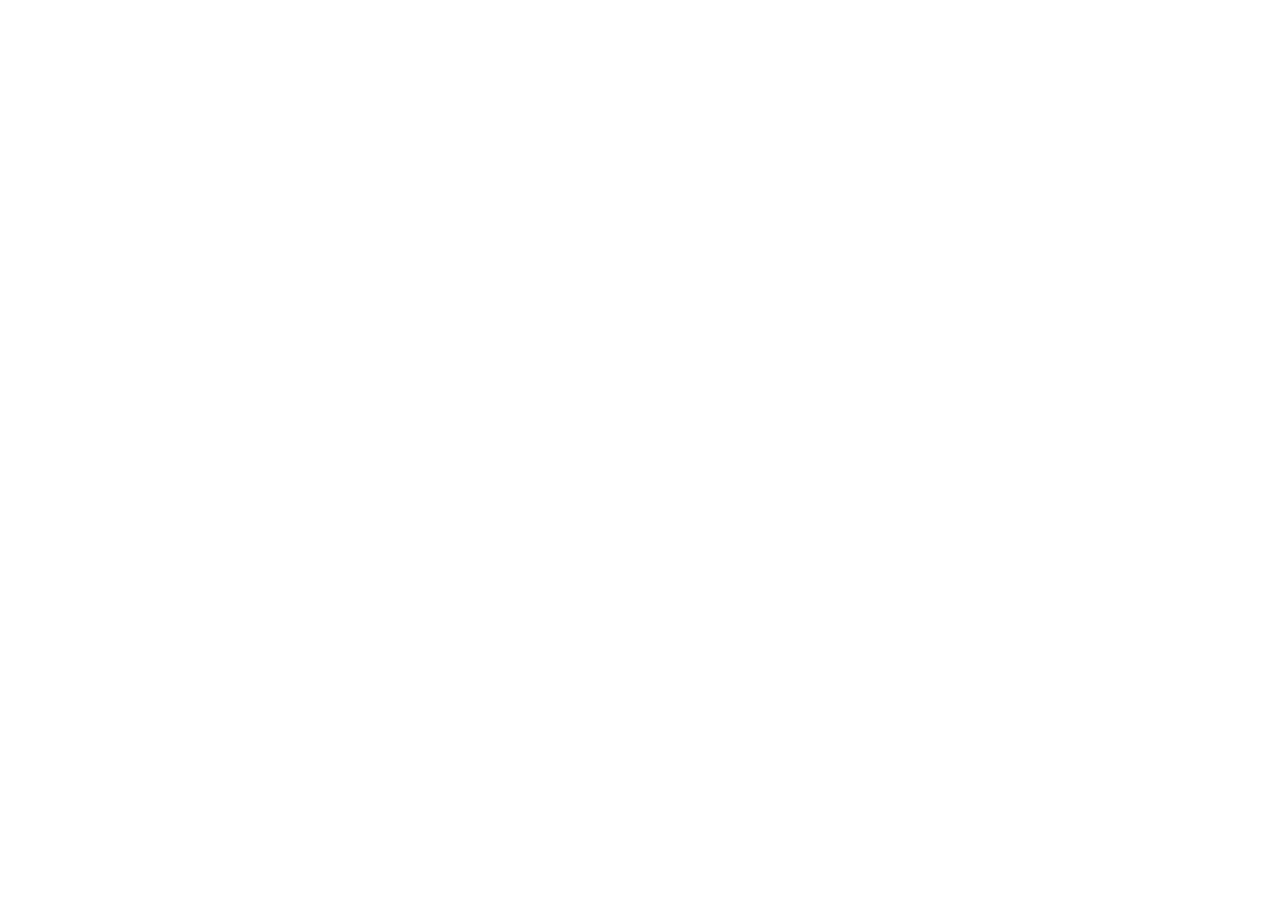
==== commit 5a319255: "feat: Galeria Hub SSO gate (Modo 1 — vanilla JS) Adiciona hub-auth.js com AuthGate client-side: veri" ====
--- a/v2/index.html
+++ b/v2/index.html
@@ -13,6 +13,8 @@
   <link href="https://fonts.googleapis.com/css2?family=IBM+Plex+Sans:wght@300;400;500;600;700&family=IBM+Plex+Mono:wght@400;500&family=Inter+Tight:wght@300;400;500;600;700&display=swap" rel="stylesheet" />
 
   <link rel="stylesheet" href="styles.css?v=20min" />
+  <!-- Galeria Hub SSO — gate de autenticação (deve vir antes do </head>) -->
+  <script src="../hub-auth.js"></script>
 </head>
 
 <body class="is-on-cover">
@@ -107,18 +109,19 @@
         <div class="section__label" data-reveal>Ato I · 01 · O Sistema Operacional</div>
 
         <h1 class="cover__headline">
-          <span class="cover__line cover__line--mute" data-stagger="0">Vamos desenhar o sistema operacional de IA para toda a holding.</span>
-          <span class="cover__line cover__line--accent" data-stagger="1">Começando pela agência.</span>
+          <span class="cover__line cover__line--mute" data-stagger="0">Vamos desenhar o sistema operacional da holding para os próximos 3 anos.</span>
+          <span class="cover__line cover__line--mute" data-stagger="1">Mas não é um plano engessado.</span>
+          <span class="cover__line cover__line--accent" data-stagger="2">É uma estrutura que se reinventa a cada mês conforme a tecnologia evolui.</span>
         </h1>
 
-        <p class="cover__caption" data-stagger="2">
+        <p class="cover__caption" data-stagger="3">
           Marcelo Azevedo · Founder, AI &amp; Automation
         </p>
       </div>
 
       <aside class="speaker-notes" aria-hidden="true">
         <span class="speaker-notes__dur">1 min · Enquadramento</span>
-        <p>Não começo com ROI. Começo com uma pergunta: qual é o modelo operacional de IA da Galeria Holding hoje? Isto não é sobre eficiência interna — é sobre qual será a arquitetura operacional da holding nos próximos 3 anos.</p>
+        <p>Eu poderia começar com dados de produtividade ou ROI. Mas quero começar com uma pergunta: qual é o modelo operacional da Galeria Holding hoje? A resposta é: não temos um. Temos processos descentralizados que dependem de pessoas. O que vamos desenhar nos próximos 3 anos é uma arquitetura que nos permite escalar sem crescimento linear de custos. Mas — e isso é importante — não é um plano rígido. A tecnologia de IA muda drasticamente a cada mês. Então nossa estrutura é feita para iterar. A cada mês revisamos, atualizamos, incorporamos novas capacidades que surgem. Somos como a DeepSeek — fazemos mais com menos, iteramos mais rápido que os concorrentes.</p>
       </aside>
     </section>
 
@@ -195,7 +198,7 @@
           <div class="section__label" data-reveal>Ato I · 04 · 95% Falham</div>
           <h2 class="h2 big-statement" data-reveal>
             95% dos projetos de IA fracassam.<br />
-            <span class="accent-text">Nós vamos suceder porque medimos tudo, encerramos projetos ruins rapidamente e exigimos comprovação financeira.</span>
+            <span class="accent-text">Nós vamos conseguir porque medimos tudo, encerramos projetos ruins rapidamente e exigimos comprovação financeira.</span>
           </h2>
         </header>
 
@@ -243,8 +246,8 @@
         <header class="section__header">
           <div class="section__label" data-reveal>Ato II · 05 · Agência = Laboratório</div>
           <h2 class="h2 big-statement" data-reveal>
-            A agência é nosso laboratório de testes.<br />
-            <span class="accent-text">A holding é o destino final da escala.</span>
+            A agência é nosso laboratório. Não porque é pequeno.<br />
+            <span class="accent-text">Porque é onde testamos, aprendemos e nos reinventamos rapidamente antes de escalar.</span>
           </h2>
           <p class="section__sub" data-reveal>
             Iniciamos onde temos a maior densidade de processos e a infraestrutura técnica mais madura. Quando o modelo gerar retorno comprovado, escalamos para o resto do grupo com risco praticamente zero.
@@ -290,7 +293,7 @@
 
       <aside class="speaker-notes" aria-hidden="true">
         <span class="speaker-notes__dur">1 min · Por que a agência</span>
-        <p>Por que a agência? Porque é onde temos a maior densidade de processos repetitivos e a infraestrutura técnica mais madura. Quando o modelo provar retorno, escalamos para o resto do grupo com risco praticamente zero.</p>
+        <p>Por que começamos pela agência? Porque é onde conseguimos iterar mais rápido. Aqui temos a maior densidade de processos repetitivos, equipes habituadas a mudanças rápidas, e infraestrutura técnica madura. Isso significa que conseguimos testar uma automação, validar com dados reais, e iterar em semanas — não meses. Quando algo funciona aqui, escalamos para o resto do grupo. Mas o ponto não é "pequeno e seguro". É "ágil e iterativo". Somos como a DeepSeek — fazemos experimentos rápidos, aprendemos rápido, descartamos o que não funciona, e escalamos o que funciona.</p>
       </aside>
     </section>
 
@@ -360,8 +363,8 @@
         <header class="section__header">
           <div class="section__label section__label--feature" data-reveal>Ato II · 07 · Modelo de Negócio · O slide decisivo</div>
           <h2 class="h2 big-statement" data-reveal>
-            A eficiência interna nos dá o poder de migrar do modelo de hora/homem<br />
-            <span class="accent-text">para modelos comerciais que multiplicam nossa margem de lucro.</span>
+            A eficiência interna nos dá o poder de mudar como a gente ganha dinheiro. Mas não é um modelo fixo.<br />
+            <span class="accent-text">É um modelo que evolui conforme a tecnologia permite novas formas de precificar e entregar.</span>
           </h2>
           <p class="section__sub" data-reveal>
             No modelo tradicional, eficiência é punida: entregamos mais rápido, cobramos menos. A automação rompe essa barreira ao transformar tempo economizado em margem líquida direta.
@@ -396,7 +399,7 @@
 
       <aside class="speaker-notes" aria-hidden="true">
         <span class="speaker-notes__dur">2 min · ⭐ Slide mais importante</span>
-        <p>Este é o slide mais importante. No modelo tradicional de agência, eficiência é punida: entregamos mais rápido, cobramos menos. A automação rompe isso. Migrando para cobrança por entregáveis ou success fee, o tempo economizado deixa de reduzir faturamento e vira margem líquida direta. A mesma equipe atende mais contas sem novas contratações. Não estamos só automatizando processos — estamos mudando como a empresa ganha dinheiro.</p>
+        <p>Este é o slide mais importante. No modelo tradicional de agência, eficiência é punida. Se entregamos mais rápido, cobramos menos. A automação com IA permite romper essa barreira. Mas aqui está o diferencial: não vamos ficar presos a um modelo de success fee ou entregáveis. A cada mês, conforme novas capacidades de IA surgem, vamos testar novos modelos comerciais. Pode ser cobrança por KPI. Pode ser cobrança por resultado. Pode ser modelos híbridos que a gente nem imagina hoje. O ponto é: a mesma equipe vai ter capacidade para atender mais contas sem novas contratações. E o tempo economizado pelas automações vai se transformar em margem líquida. Nós não estamos apenas automatizando processos. Estamos criando uma máquina de inovação comercial que se reinventa constantemente.</p>
       </aside>
     </section>
 
@@ -408,7 +411,7 @@
         <header class="section__header">
           <div class="section__label" data-reveal>Ato II · 08 · 60 dias + 6 meses</div>
           <h2 class="h2 big-statement" data-reveal>
-            Em 60 dias, todos na holding veem valor prático.<br />
+            Em 60 dias, a Galeria começa a enxergar o valor prático.<br />
             <span class="accent-text">Em 6 meses, as automações profundas geram impacto estrutural.</span>
           </h2>
           <p class="section__sub" data-reveal>
@@ -419,7 +422,7 @@
         <div class="hero-anchor" data-reveal>
           <span class="hero-anchor__num magnet" data-magnet>60 <span class="hero-anchor__unit">dias</span></span>
           <p class="hero-anchor__caption">
-            Prazo para implementação das Ferramentas Universais em todas as empresas da holding. É o cartão de visitas — valor prático imediato.
+            Prazo para implementação das Ferramentas Universais na Galeria. É o cartão de visitas — valor prático imediato.
           </p>
         </div>
 
@@ -474,10 +477,10 @@
         </div>
 
         <div class="calc-stack" data-reveal>
-          <div class="calc-row"><span class="calc-row__key">Marcelo Azevedo · Head / Founder <em>(R$ 36.000 × 1.5×)</em></span><span class="calc-row__val">R$ 648.000/ano</span></div>
-          <div class="calc-row"><span class="calc-row__key">João Silva · Product Design Lead <em>(R$ 18.000 × 1.5×)</em></span><span class="calc-row__val">R$ 324.000/ano</span></div>
-          <div class="calc-row"><span class="calc-row__key">3 Desenvolvedores · Engenharia de IA <em>(R$ 12.000 × 3 × 1.5×)</em></span><span class="calc-row__val">R$ 648.000/ano</span></div>
-          <div class="calc-row calc-row--emph"><span class="calc-row__key">Subtotal Pessoas · Equipe central da unidade</span><span class="calc-row__val accent-text">R$ 1.620.000</span></div>
+          <div class="calc-row"><span class="calc-row__key">Marcelo Azevedo · Head / Founder</span></div>
+          <div class="calc-row"><span class="calc-row__key">João Silva · Product Design Lead</span></div>
+          <div class="calc-row"><span class="calc-row__key">3 Desenvolvedores · Engenharia de IA</span></div>
+          <div class="calc-row calc-row--emph"><span class="calc-row__key">Custo total · Equipe central da unidade (5 FTEs)</span><span class="calc-row__val accent-text">R$ 1.620.000/ano</span></div>
         </div>
 
         <aside class="callout-soft" data-reveal>
@@ -551,8 +554,8 @@
         <header class="section__header">
           <div class="section__label" data-reveal>Ato III · 11 · Liderança Interna</div>
           <h2 class="h2 big-statement" data-reveal>
-            Esta unidade é liderada por quem conhece profundamente os processos<br />
-            <span class="accent-text">e tem o capital reputacional necessário para introduzir mudanças reais.</span>
+            Essa unidade é liderada por alguém de dentro, que conhece os processos e as lideranças,<br />
+            <span class="accent-text">e continuará aqui durante todo o processo.</span>
           </h2>
           <p class="section__sub" data-reveal>
             A transformação não é imposta de cima para baixo. É construída de dentro para fora — por quem fica accountable pelos resultados.
@@ -655,14 +658,11 @@
         <div class="section__label" data-reveal>Ato IV · 13 · A Decisão É de Hoje</div>
 
         <h2 class="cover__headline cover__headline--close">
-          <span class="cover__line cover__line--mute" data-stagger="0">Essa decisão não é sobre IA.</span>
-          <span class="cover__line cover__line--mute" data-stagger="1">Não é sobre tecnologia.</span>
-          <span class="cover__line" data-stagger="2">É sobre qual será a arquitetura operacional da Galeria Holding</span>
-          <span class="cover__line" data-stagger="3">nos próximos 3 anos.</span>
-          <span class="cover__line cover__line--final" data-stagger="4">A escolha é de hoje.</span>
+          <span class="cover__line" data-stagger="0">Não estamos escolhendo uma tecnologia.</span>
+          <span class="cover__line cover__line--final" data-stagger="1">Estamos decidindo como a Galeria Holding vai trabalhar daqui pra frente.</span>
         </h2>
 
-        <div class="cover__signature" data-stagger="5" aria-label="Galeria Holding e AI &amp; Automation">
+        <div class="cover__signature" data-stagger="2" aria-label="Galeria Holding e AI &amp; Automation">
           <span class="cover__logo" role="img" aria-label="Galeria Holding"></span>
           <span class="cover__signature-divider" aria-hidden="true"></span>
           <span class="cover__signature-name">AI &amp; Automation</span>
@@ -671,7 +671,7 @@
 
       <aside class="speaker-notes" aria-hidden="true">
         <span class="speaker-notes__dur">1 min · Fechamento</span>
-        <p>(Pausa.) Em 3 anos teremos uma de duas arquiteturas: um modelo operacional integrado por IA — processos padronizados, metodologia proprietária, escala sem crescimento linear de custos — ou continuaremos descentralizados, dependentes de pessoas, com desperdício invisível. A escolha de hoje define qual cenário será real em 2029. Obrigado.</p>
+        <p>(Pausa de 3 segundos.) Em 3 anos, teremos uma de duas arquiteturas. Ou um modelo operacional que se reinventa constantemente — onde a cada mês testamos novas capacidades de IA, novos modelos comerciais, novas formas de trabalhar. Onde somos como a DeepSeek: fazemos mais com menos, iteramos mais rápido que os concorrentes, e nos mantemos à frente. Ou continuaremos como hoje — descentralizados, dependentes de pessoas, com desperdício invisível. Esperando que a próxima onda de tecnologia nos alcance. A escolha que você faz hoje determina qual desses dois cenários será realidade em 2029. Obrigado.</p>
       </aside>
     </section>
 
--- a/v2/styles.css
+++ b/v2/styles.css
@@ -4997,13 +4997,14 @@
   margin-bottom: var(--space-2);
 }
 
-/* Magnet · elemento sutilmente atraído pelo cursor (JS aplica --mx --my) */
-.magnet {
-  transition: transform 320ms var(--ease-out);
-  will-change: transform;
-}
+/* Magnet · DESATIVADO (jun/2026). Mantemos a classe declarada como no-op
+   para que o atributo class="magnet" no HTML não cause erros visuais.
+   O JS de initMagnet() também foi neutralizado em script.js. */
+.magnet,
 .magnet:hover {
-  transform: translate3d(calc(var(--mx, 0) * 1px), calc(var(--my, 0) * 1px), 0);
+  transition: none;
+  transform: none !important;
+  will-change: auto;
 }
 
 /* ---- SLIDE 2 · Diagnóstico (4 itens editoriais) ---- */
@@ -5062,7 +5063,7 @@
   padding: var(--space-6) 0;
   border-top: 1px solid var(--border);
   border-bottom: 1px solid var(--border);
-  align-items: end;
+  align-items: start;
 }
 .stat-confront__num {
   font-family: var(--font-editorial);
